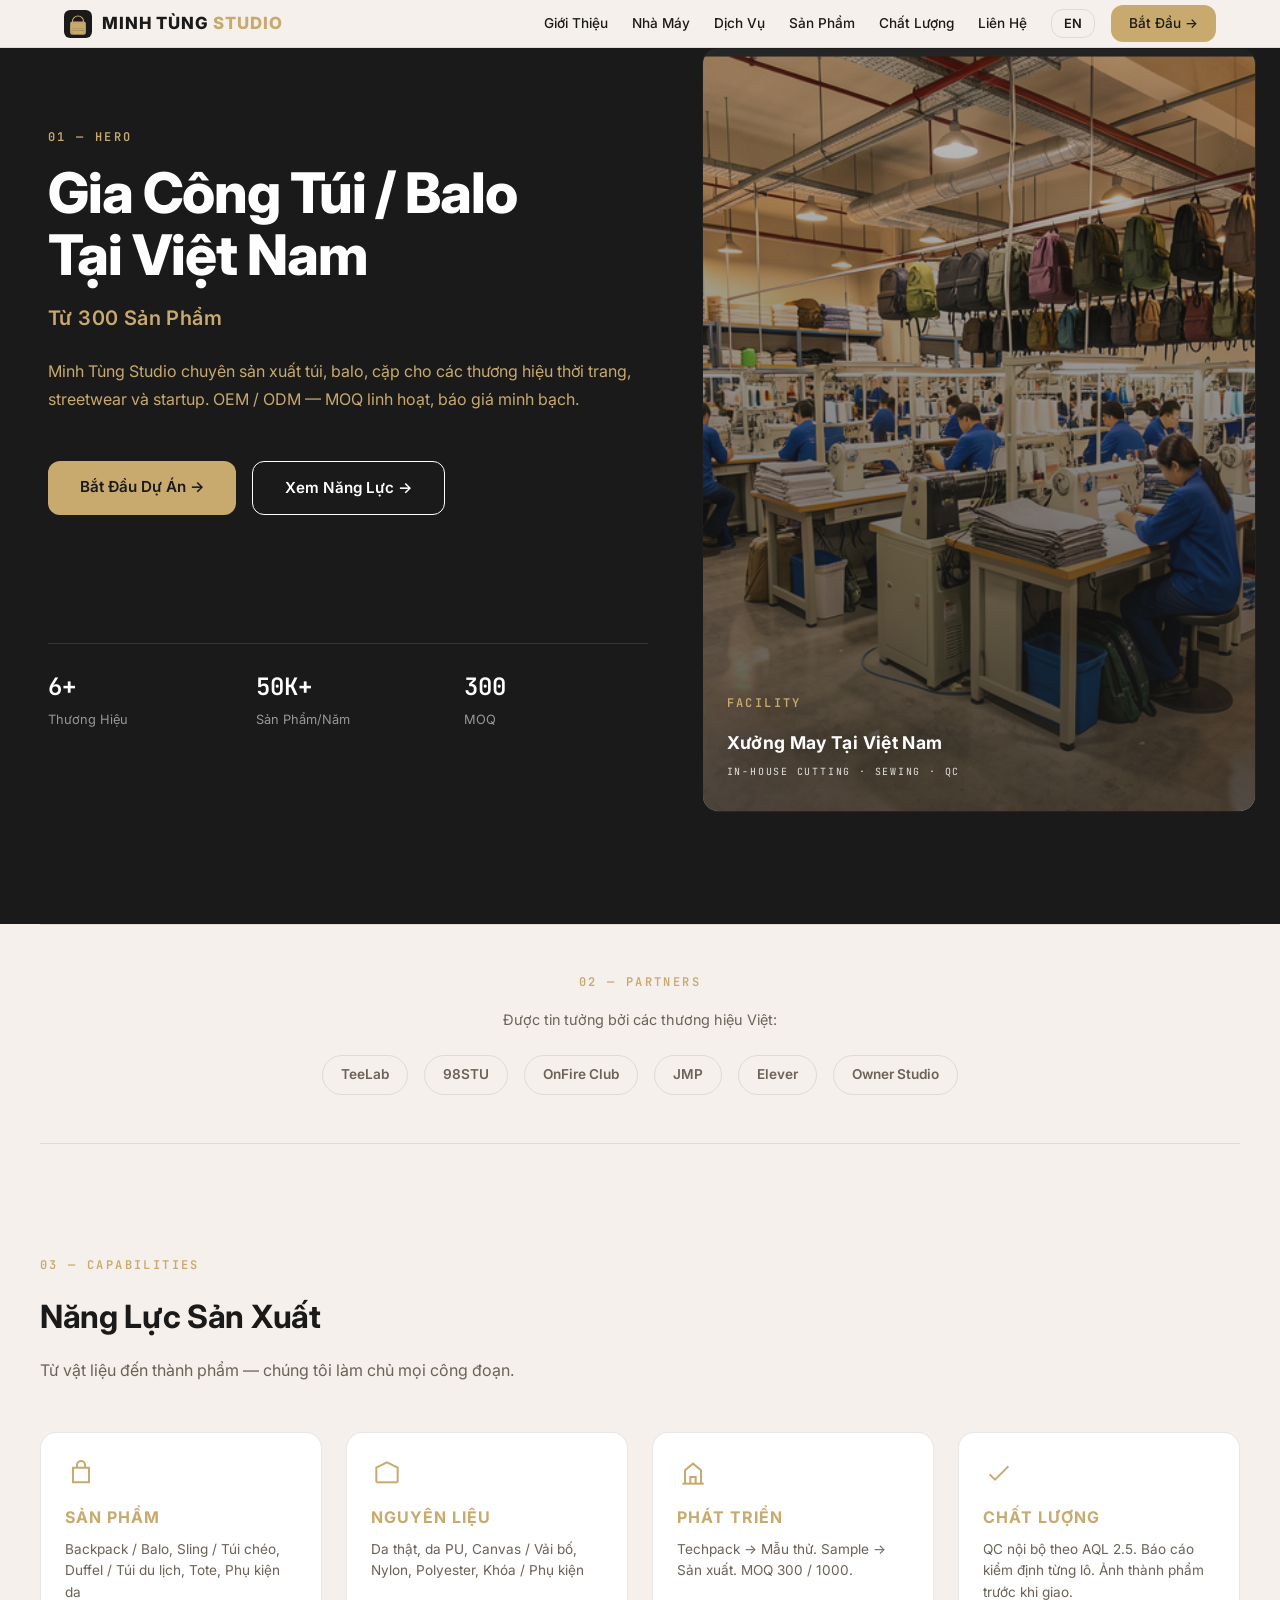
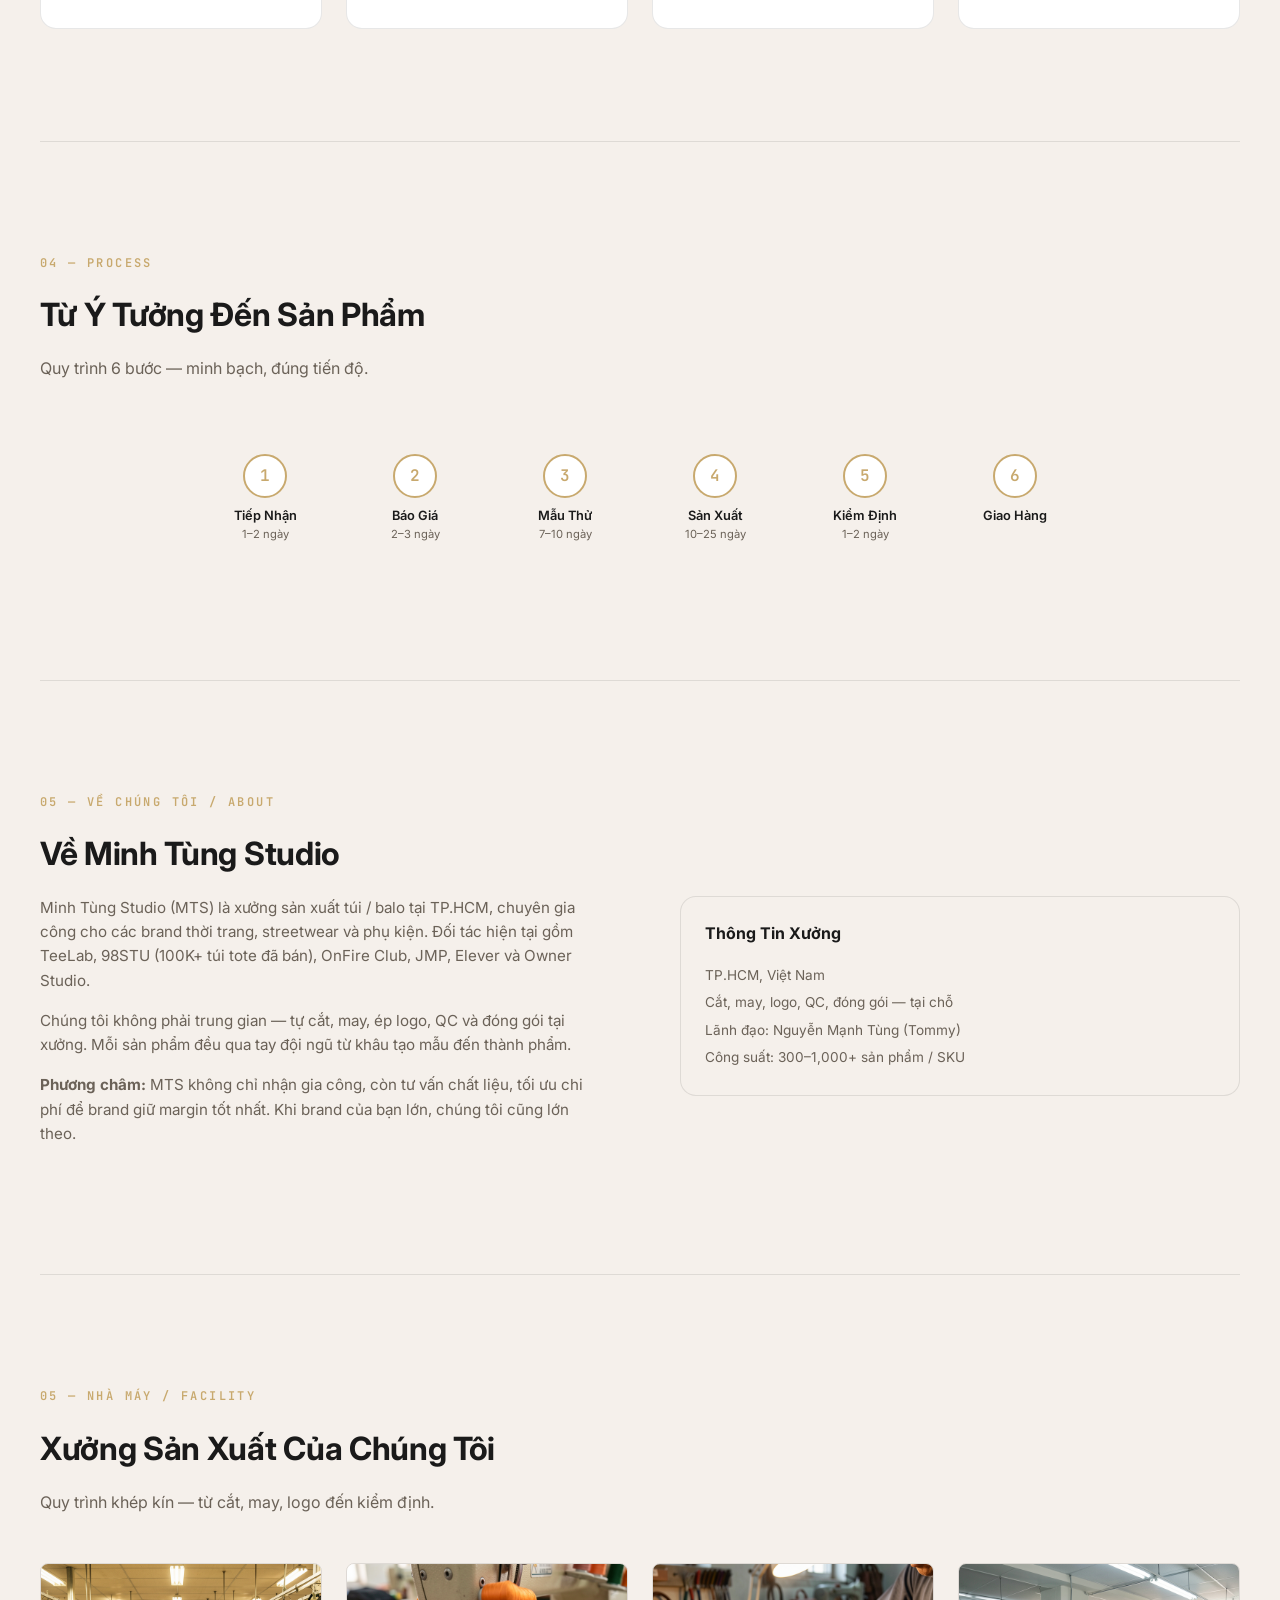
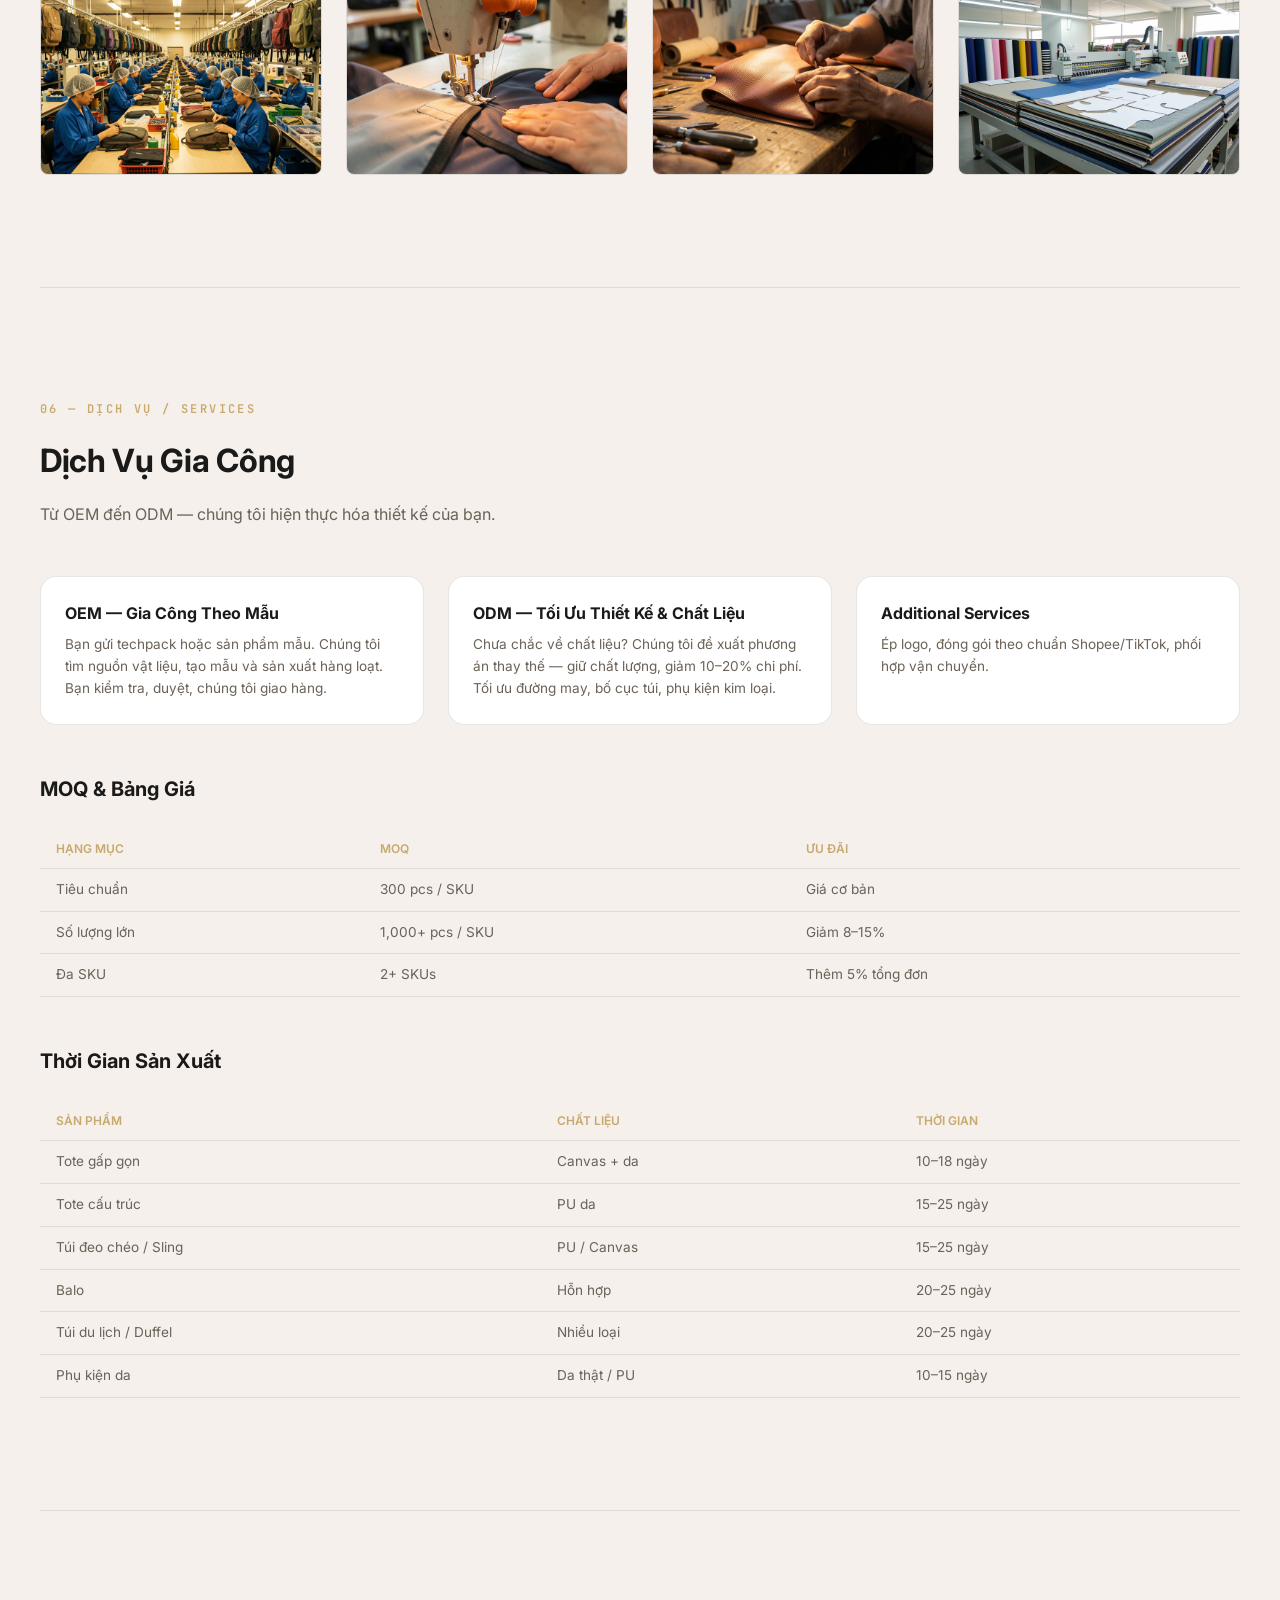
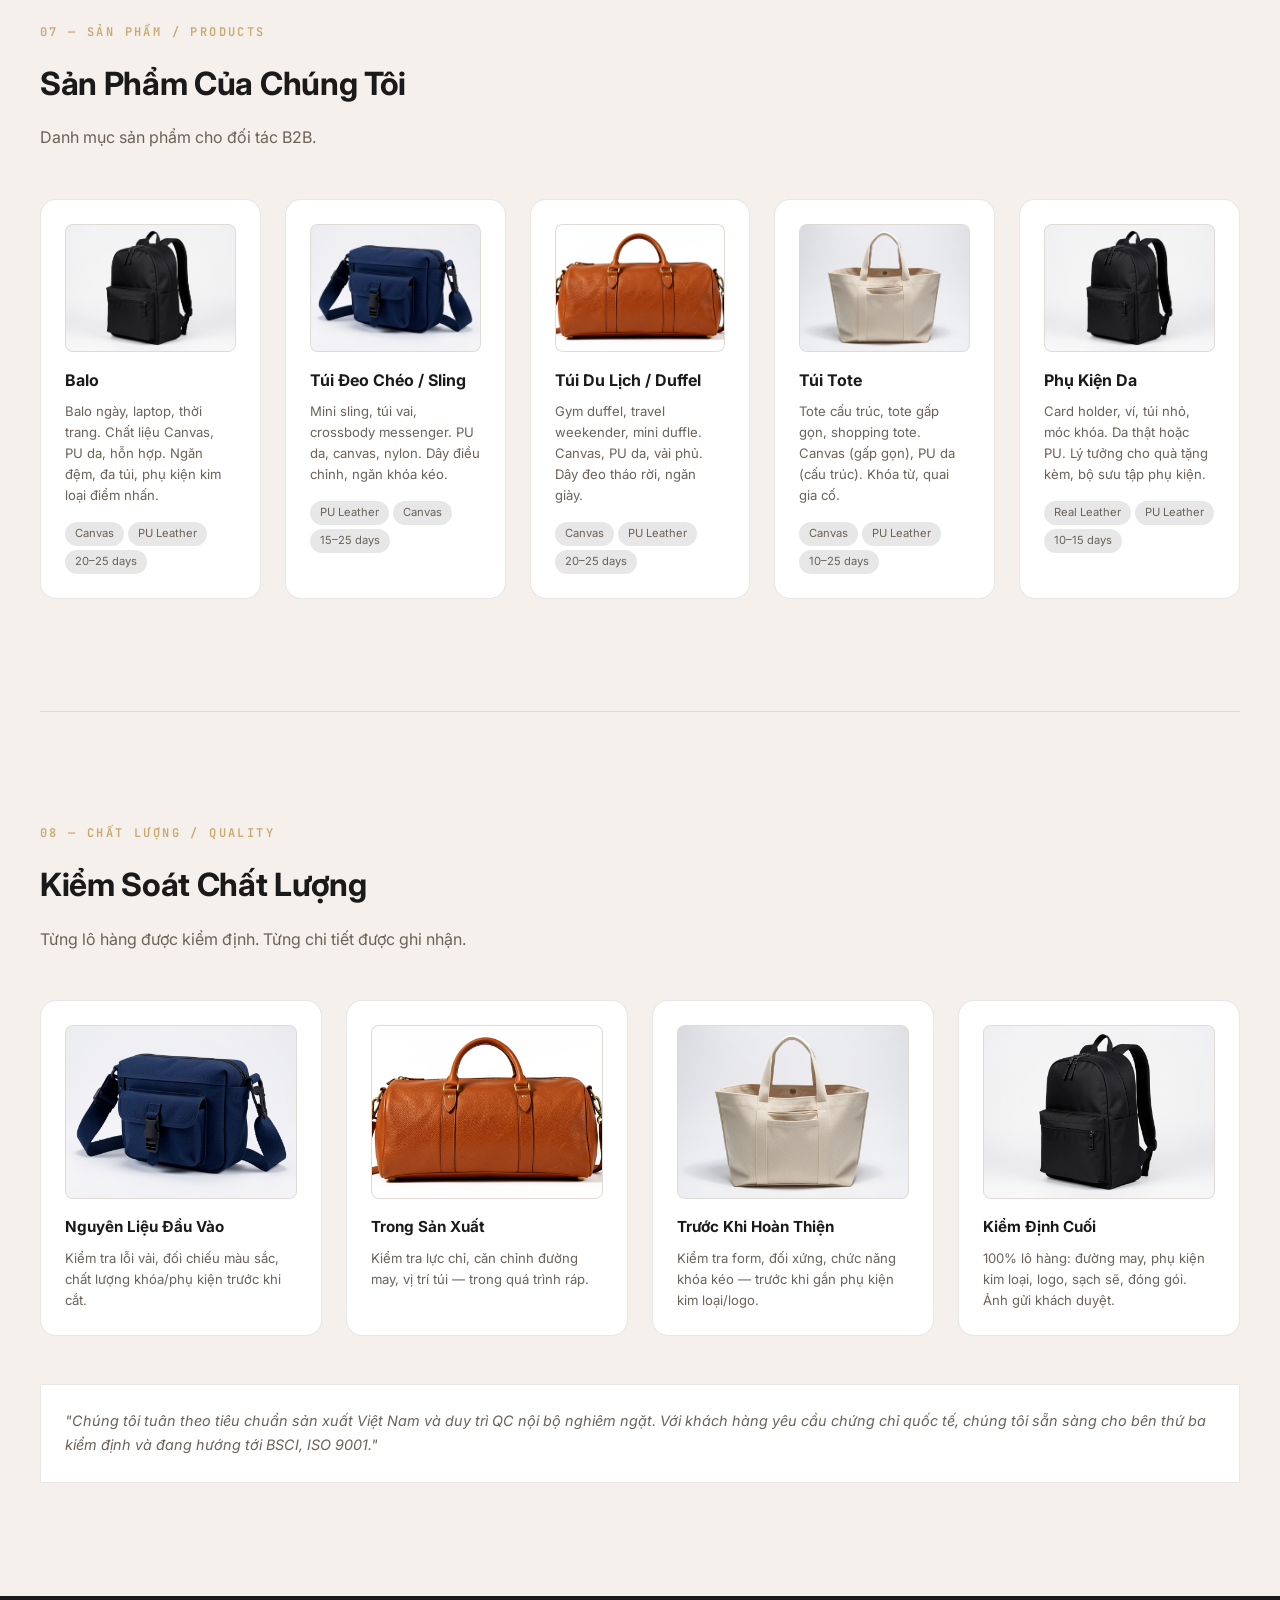
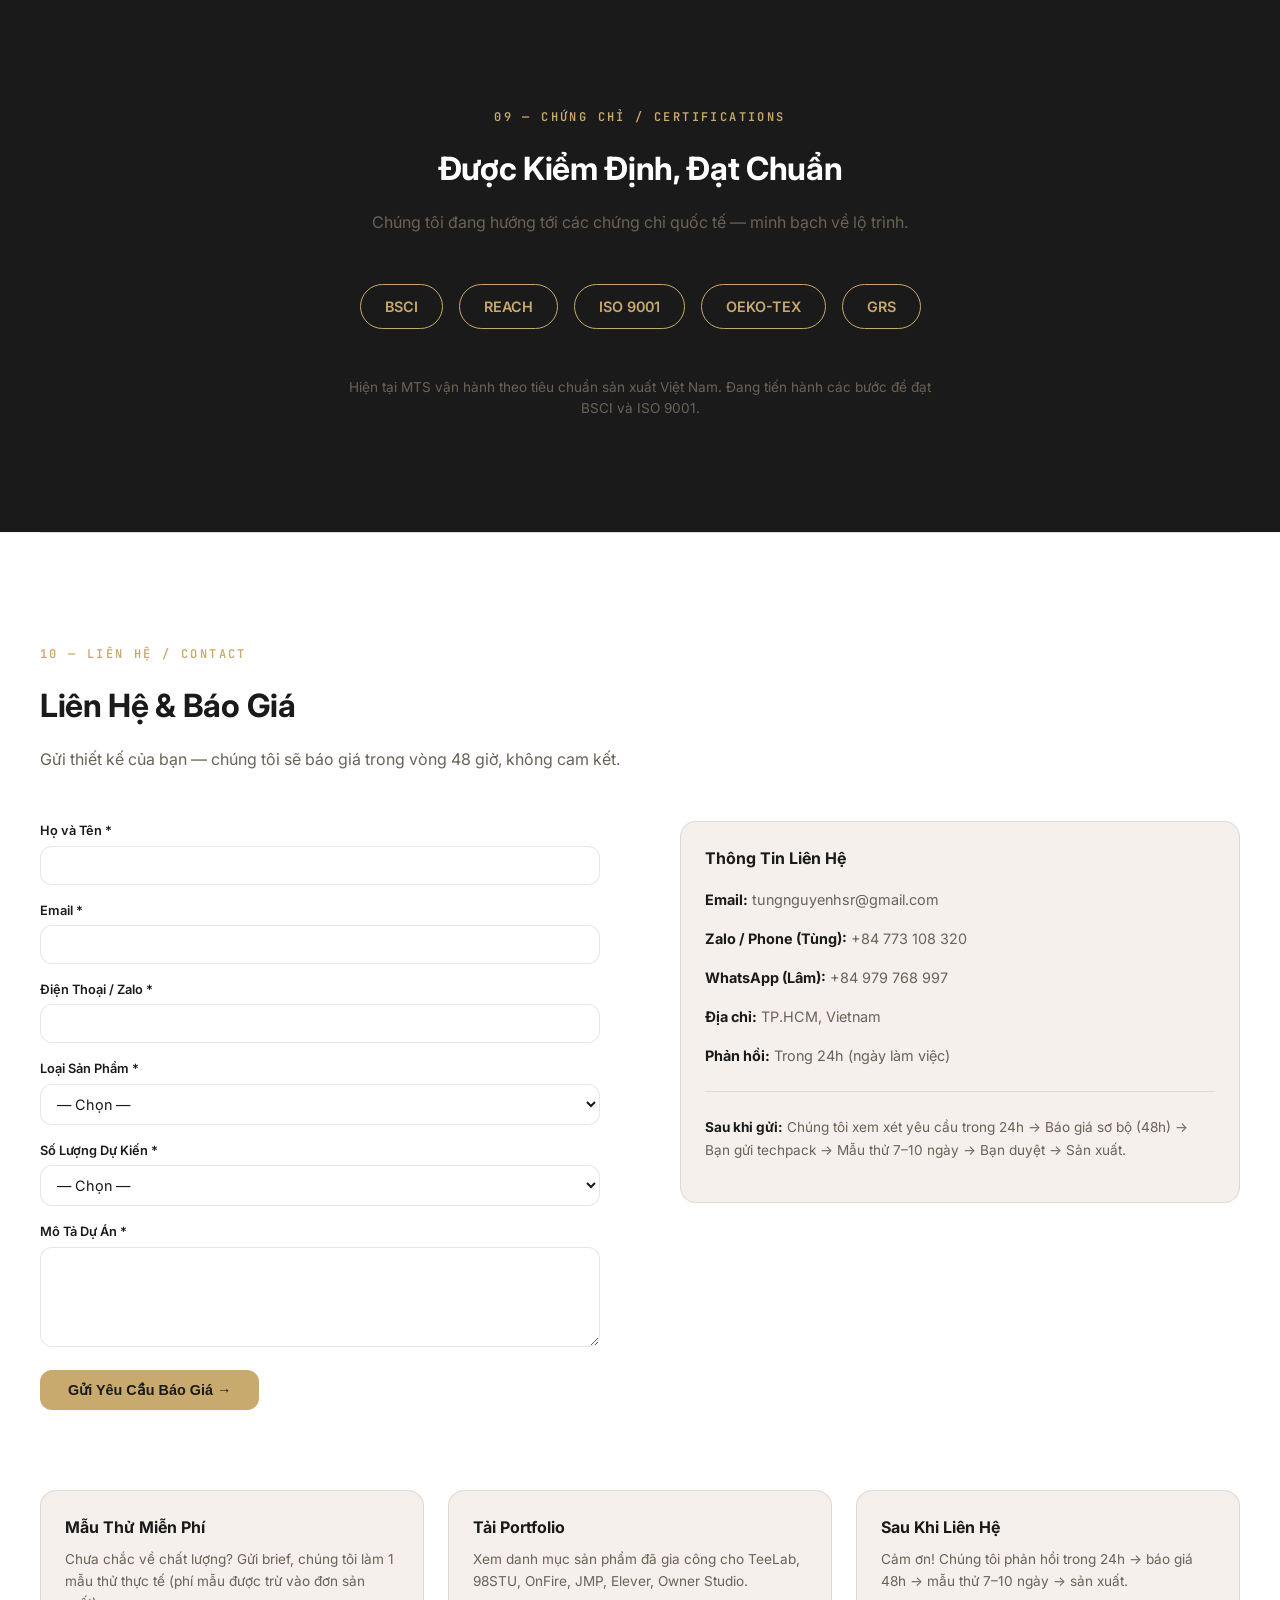
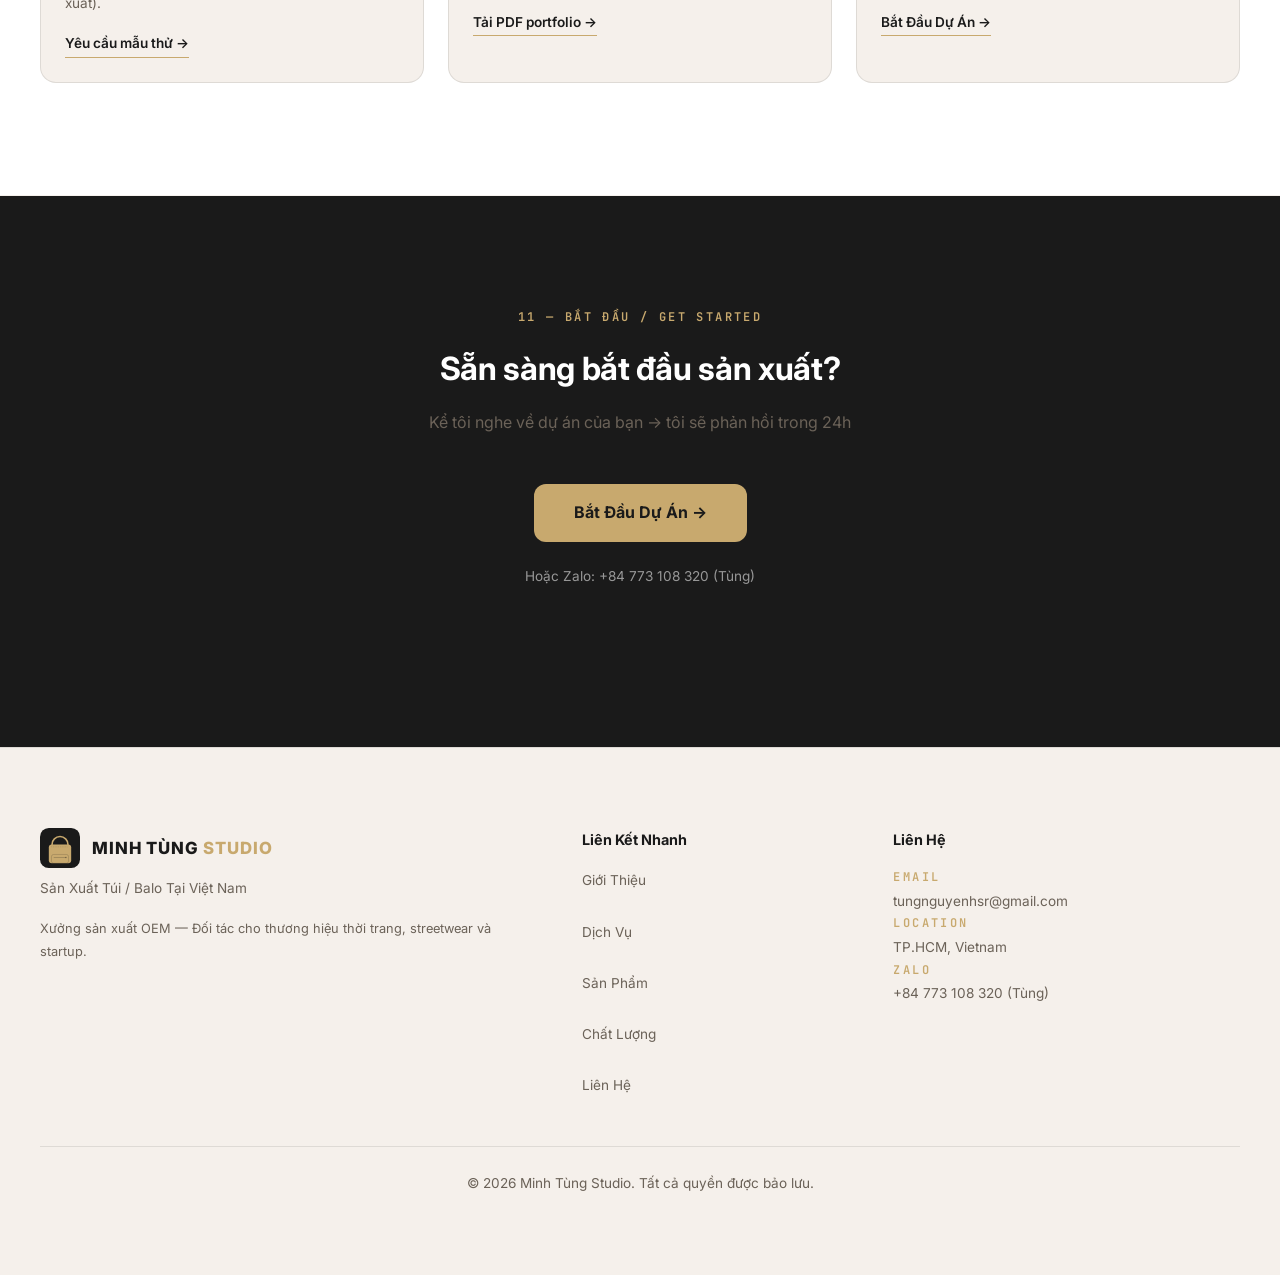
==== index.html @ ec8b8fc3 "fix: sync portfolio content (VI/EN, footer contacts, no emoji) + add MTS-Portfolio.pdf for clients" ====
<!DOCTYPE html>
<html lang="vi">
<head>
<meta charset="UTF-8">
<meta name="viewport" content="width=device-width, initial-scale=1.0">
<script>document.documentElement.className += ' js';</script>
<!-- Google tag (gtag.js) -->
<script async src="https://www.googletagmanager.com/gtag/js?id=G-XXXXXXXXXX"></script>
<script>
window.dataLayer = window.dataLayer || [];
function gtag(){dataLayer.push(arguments);}
gtag('js', new Date());
gtag('config', 'G-XXXXXXXXXX');
</script>
<title>Minh Tùng Studio</title>
<meta name="description"
<meta property="og:title" content="Minh Tùng Studio — OEM Bag & Backpack Manufacturer Vietnam">
<meta property="og:description" content="Custom bag manufacturing in Vietnam. From 300 pieces. OEM/ODM backpacks, sling bags, totes, duffels for fashion brands.">
<meta property="og:type" content="website">
<meta property="og:url" content="https://mtsbag.vercel.app">
<meta name="keywords" content="gia công túi xách TP.HCM, OEM backpack Vietnam, custom bag manufacturer, sản xuất balo số lượng ít, OEM sling bag Vietnam">
<link rel="icon" type="image/svg+xml" href="data:image/svg+xml,%3Csvg width='136' height='136' viewBox='0 0 136 136' xmlns='http://www.w3.org/2000/svg'%3E%3Crect width='136' height='136' rx='30' fill='%231A1A1A'/%3E%3Cpath d='M41 56 A27 27 0 0 1 95 56' fill='none' stroke='%23C8A96E' stroke-width='5.5' stroke-linecap='round'/%3E%3Crect x='30' y='56' width='76' height='64' rx='10' fill='%23C8A96E'/%3E%3Crect x='39' y='90' width='58' height='30' rx='7' fill='none' stroke='%231A1A1A' stroke-width='2.5' opacity='0.22'/%3E%3Cpath d='M44 60 C32 75 30 90 34 108' fill='none' stroke='%23C8A96E' stroke-width='3.5' stroke-linecap='round' opacity='0.65'/%3E%3Cpath d='M92 60 C104 75 106 90 102 108' fill='none' stroke='%23C8A96E' stroke-width='3.5' stroke-linecap='round' opacity='0.65'/%3E%3C/svg%3E">
<link rel="preconnect" href="https://fonts.googleapis.com">
<link rel="preconnect" href="https://fonts.gstatic.com" crossorigin>
<link href="https://fonts.googleapis.com/css2?family=Inter:wght@400;500;600;700;800&family=JetBrains+Mono:wght@400;600&display=swap" rel="stylesheet">
<style>
/* ===== RESET & BASE ===== */
*,*::before,*::after{box-sizing:border-box;margin:0;padding:0}
html{scroll-behavior:smooth;font-size:16px}
body{font-family:var(--font-sans);color:var(--text);background:var(--accent);line-height:1.6;-webkit-font-smoothing:antialiased}
img{max-width:100%;height:auto;display:block}
a{color:inherit;text-decoration:none}
ul{list-style:none}

/* ===== DESIGN TOKENS (Astryx-style system, MTS brand) ===== */
:root{
  /* --- Color --- */
  --color-bg:#F5F0EB;          /* cream */
  --color-surface:#FFFFFF;     /* card surface */
  --color-ink:#1A1A1A;         /* industrial black */
  --color-ink-soft:#2A2A2A;    /* dividers on dark */
  --color-accent:#C8A96E;      /* warm gold (single accent) */
  --color-text:var(--color-ink);
  --color-muted:#6B6258;
  --color-border:#E2D9CC;
  --color-border-dark:#2A2A2A;

  /* --- Typography --- */
  --font-sans:'Inter',-apple-system,system-ui,sans-serif;
  --font-mono:'JetBrains Mono',ui-monospace,monospace;
  --fs-display:clamp(2.4rem,5vw,3.6rem);
  --fs-h2:clamp(1.6rem,3vw,2.2rem);
  --fs-h3:1.2rem;
  --fs-body:1rem;
  --fs-small:0.85rem;
  --fs-mono:0.62rem;

  /* --- Spacing scale (8px base) --- */
  --space-xs:8px;
  --space-sm:16px;
  --space-md:24px;
  --space-lg:48px;
  --space-xl:80px;
  --space-2xl:112px;
  --max-w:1200px;

  /* --- Radius (Astryx posture) ---
     inner/element 8px · interactive 12px · container/card 16px · page section 32px */
  --radius-sm:8px;
  --radius-md:12px;
  --radius-lg:16px;
  --radius-section:32px;

  /* --- Motion (token-driven, subtle) --- */
  --motion-fast:0.2s;
  --motion-base:0.4s;
  --motion-slow:0.7s;
  --ease-standard:cubic-bezier(0.4,0,0.2,1);
  --ease-out:cubic-bezier(0,0,0.2,1);

  /* --- Borders (Astryx: 1px semi-transparent, light/dark) --- */
  --border-light:rgba(26,26,26,0.10);   /* #1A1A1A @ 10% on cream */
  --border-dark:rgba(255,255,255,0.12);  /* white @ 12% on ink */

  /* --- Elevation (Astryx: low/med/high, semi-transparent black) --- */
  --elevation-0:0 0 0 1px var(--color-border);
  --elevation-1:0 1px 8px rgba(26,26,26,0.06);   /* low */
  --elevation-2:0 2px 12px rgba(26,26,26,0.08);  /* med */
  --elevation-3:0 2px 24px rgba(26,26,26,0.10);  /* high */
}

/* legacy aliases so existing rules keep working */
:root{
  --primary:var(--color-ink);
  --gold:var(--color-accent);
  --accent:var(--color-bg);
  --text:var(--color-text);
  --muted:var(--color-muted);
  --border:var(--border-light);
  --dark-border:var(--border-dark);
  --success:var(--color-accent);
}

/* ===== LANGUAGE TOGGLE SYSTEM (robust) ===== */
body:not(.show-en) [lang="en"]{display:none !important}
body.show-en [lang="vi"]{display:none !important}
body.show-en [lang="en"]{display:block}
/* inline vi/en pairs that should stay inline (stats, etc.) */
body.show-en [lang="en"].inline,body:not(.show-en) [lang="vi"].inline{display:inline !important}

/* ===== NAVIGATION ===== */
nav{
  position:fixed;top:0;left:0;right:0;z-index:1000;
  background:var(--color-bg);border-bottom:1px solid var(--border);
  height:48px;
  transition:height var(--motion-base) var(--ease-out),box-shadow var(--motion-base) var(--ease-out),background var(--motion-base) var(--ease-out);
}
.nav-inner{
  max-width:var(--max-w);margin:0 auto;padding:0 var(--space-md);
  display:flex;align-items:center;justify-content:space-between;height:100%;
}
.nav-logo{
  display:flex;align-items:center;gap:10px;text-decoration:none;
}
.nav-logo svg{width:28px;height:28px;display:block;flex-shrink:0}
.nav-logo-text{font-size:1.05rem;font-weight:800;letter-spacing:0.05em;color:var(--color-ink)}
.nav-logo-text span{color:var(--gold)}
.nav-links{display:flex;gap:var(--space-md);align-items:center}
.nav-links a{
  font-size:0.85rem;font-weight:500;color:var(--text);
  transition:color var(--motion-fast);
}
.nav-links a:hover{color:var(--gold)}
.lang-toggle{
  background:none;border:1px solid var(--border);border-radius:var(--radius-md);
  padding:6px 12px;font-family:var(--font-sans);font-size:0.8rem;
  font-weight:600;color:var(--text);cursor:pointer;transition:all var(--motion-fast);
}
.lang-toggle:hover{border-color:var(--gold);color:var(--gold)}
.nav-actions{display:flex;align-items:center;gap:var(--space-sm)}
.nav-cta{
  background:var(--gold);color:var(--primary);padding:8px 18px;border-radius:var(--radius-md);
  font-size:0.8rem;font-weight:600;transition:background var(--motion-fast);
}
.nav-cta:hover{background:var(--color-accent)}
.nav-cta:active{transform:scale(0.97)}

/* Hamburger */
.hamburger{display:none;flex-direction:column;cursor:pointer;gap:5px;padding:4px}
.hamburger span{display:block;width:24px;height:2px;background:var(--primary);transition:all 0.3s}
#menu-toggle{display:none}

/* ===== SECTIONS COMMON ===== */
section{padding:var(--space-2xl) var(--space-md)}
.section-inner{max-width:var(--max-w);margin:0 auto}
.section-title{
  font-size:2rem;font-weight:700;margin-bottom:var(--space-sm);
  color:var(--primary);letter-spacing:-0.01em;
}
.section-sub{
  font-size:1rem;color:var(--muted);margin-bottom:var(--space-lg);
  max-width:640px;
}
.text-gold{color:var(--gold)}

/* ===== MONO LABEL & DIVIDER (tastecode) ===== */
.mono-label{
  font-family:var(--font-mono);
  font-size:0.75rem;font-weight:600;
  letter-spacing:0.2em;text-transform:uppercase;
  color:var(--gold);margin-bottom:var(--space-sm);
  display:block;
}
.divider{
  border:0;height:1px;background:var(--border);
  margin:0 auto;max-width:var(--max-w);
}
#hero .divider,#certifications .divider,#cta .divider{background:var(--dark-border)}
/* muted text is lighter on dark backgrounds */
#hero .stat-label,#certifications .section-sub,#cta p,#cta .cta-phone{color:rgba(255,255,255,0.55)}
.section-inner > .section-title:first-of-type{margin-top:0}

/* ===== HERO ===== */
#hero{
  background:var(--primary);color:var(--color-surface);min-height:80vh;
  display:flex;align-items:center;padding-top:48px;
}
.hero-content{
  max-width:var(--max-w);margin:0 auto;padding:var(--space-xl) var(--space-md);
  flex:1;display:flex;flex-direction:column;gap:0;
}
.hero-visual{
  flex:0 0 45%;border:1px solid var(--dark-border);
  display:flex;align-items:center;justify-content:center;
  background:linear-gradient(135deg,var(--color-ink-soft) 0%,var(--color-ink) 100%);
  position:relative;overflow:hidden;align-self:stretch;
}
.hero-visual .placeholder-tag{
  font-family:var(--font-mono);font-size:0.7rem;letter-spacing:0.2em;
  text-transform:uppercase;color:var(--gold);opacity:0.7;
}
.hero-h1{
  font-size:clamp(2rem,5vw,3.5rem);font-weight:800;line-height:1.1;
  margin-bottom:var(--space-sm);letter-spacing:-0.02em;
}
.hero-h2{
  font-size:clamp(1rem,2.5vw,1.25rem);color:var(--gold);font-weight:600;
  margin-bottom:var(--space-md);letter-spacing:0.02em;
}
.hero-p{
  font-size:1rem;color:var(--color-accent);opacity:0.85;max-width:65ch;margin-bottom:var(--space-lg);
  line-height:1.7;
}
.hero-btns{display:flex;gap:var(--space-sm);flex-wrap:wrap;margin-bottom:var(--space-xl)}
.btn-primary{
  background:var(--gold);color:var(--primary);padding:14px 32px;border-radius:var(--radius-md);
  font-weight:600;font-size:0.95rem;transition:background var(--motion-fast);display:inline-block;
}
.btn-primary:hover{background:var(--color-accent)}
.btn-primary:active{transform:scale(0.97)}
.btn-primary:disabled{opacity:0.5;cursor:not-allowed;pointer-events:none}
.btn-secondary{
  border:1px solid var(--color-surface);color:var(--color-surface);padding:14px 32px;border-radius:var(--radius-md);
  font-weight:600;font-size:0.95rem;transition:all var(--motion-fast);display:inline-block;
}
.btn-secondary:hover{background:rgba(255,255,255,0.1)}
.btn-secondary:active{transform:scale(0.97)}
.hero-stats{
  display:grid;grid-template-columns:repeat(3,1fr);gap:var(--space-md);
  max-width:600px;margin-top:var(--space-lg);
  border-top:1px solid var(--dark-border);padding-top:var(--space-md);
}
.stat-num{
  font-family:var(--font-mono);font-size:1.5rem;font-weight:600;color:var(--color-surface);
}
.stat-label{font-size:0.8rem;color:var(--muted);margin-top:4px}

/* ===== TRUST STRIP ===== */
#trust{
  background:var(--accent);padding:var(--space-lg) var(--space-md);text-align:center;
}
#trust p{font-size:0.9rem;color:var(--muted);margin-bottom:var(--space-md)}
.partner-list{
  display:flex;flex-wrap:wrap;gap:var(--space-sm);justify-content:center;
}
.partner-item{
  border:1px solid var(--border);border-radius:9999px;padding:8px 18px;
  font-size:0.85rem;font-weight:600;color:var(--muted);
}

/* ===== CAPABILITIES ===== */
#capabilities{background:var(--accent)}
.caps-grid{
  display:grid;grid-template-columns:repeat(auto-fit,minmax(250px,1fr));
  gap:var(--space-md);
}
.cap-card{
  background:var(--color-surface);padding:var(--space-md);border-radius:var(--radius-lg);
  border:1px solid var(--border);transition:border-color 0.2s;
}
.cap-card:hover{border-color:var(--gold)}
.cap-icon{margin-bottom:var(--space-sm);color:var(--gold)}
.cap-icon svg{width:32px;height:32px;display:block}
.cap-title{font-size:1rem;font-weight:700;color:var(--gold);text-transform:uppercase;margin-bottom:var(--space-xs);letter-spacing:0.06em}
.cap-text{font-size:0.85rem;color:var(--muted);line-height:1.6}

/* ===== PROCESS TIMELINE ===== */
#process{background:var(--accent)}
.process-steps{
  display:flex;flex-wrap:wrap;gap:0;justify-content:center;
  position:relative;max-width:900px;margin:0 auto;
}
.process-step{
  flex:1 1 120px;text-align:center;padding:var(--space-md) var(--space-sm);
  position:relative;
}
.step-num{
  width:44px;height:44px;border-radius:50%;background:var(--color-surface);
  border:2px solid var(--gold);color:var(--gold);
  display:flex;align-items:center;justify-content:center;
  font-family:var(--font-mono);font-weight:600;
  margin:0 auto var(--space-xs);
}
.step-label{font-size:0.8rem;font-weight:600;color:var(--primary)}
.step-sub{font-size:0.7rem;color:var(--muted)}

/* ===== ABOUT ===== */
#about{background:var(--accent)}
.about-grid{
  display:grid;grid-template-columns:1fr 1fr;gap:var(--space-xl);
  align-items:start;
}
.about-text p{margin-bottom:var(--space-sm);font-size:0.95rem;color:var(--muted)}

/* ===== SERVICES ===== */
#services{background:var(--accent)}
.services-grid{
  display:grid;grid-template-columns:repeat(auto-fit,minmax(280px,1fr));
  gap:var(--space-md);
}
.service-card{
  background:var(--color-surface);padding:var(--space-md);border-radius:var(--radius-lg);
  border:1px solid var(--border);transition:border-color 0.2s;
}
.service-card:hover{border-color:var(--gold)}
.service-card h4{font-size:1rem;font-weight:700;margin-bottom:var(--space-xs)}
.service-card p{font-size:0.85rem;color:var(--muted);line-height:1.6}

.lead-time-table{
  width:100%;border-collapse:collapse;margin-top:var(--space-md);
  font-size:0.85rem;
}
.lead-time-table th,.lead-time-table td{
  padding:10px var(--space-sm);text-align:left;border-bottom:1px solid var(--border);
}
.lead-time-table th{font-weight:600;color:var(--gold);text-transform:uppercase;font-size:0.75rem}
.lead-time-table td{color:var(--muted)}

/* ===== PRODUCTS ===== */
#products{background:var(--accent)}
.prod-grid{
  display:grid;grid-template-columns:repeat(auto-fit,minmax(220px,1fr));
  gap:var(--space-md);
}
.prod-card{
  background:var(--color-surface);padding:var(--space-md);border-radius:var(--radius-lg);
  border:1px solid var(--border);transition:border-color 0.2s;
}
.prod-card:hover{border-color:var(--gold)}
.prod-card h4{font-size:1rem;font-weight:700;margin-bottom:var(--space-xs)}
.prod-card p{font-size:0.82rem;color:var(--muted);line-height:1.6}
.prod-card .tags{
  display:flex;flex-wrap:wrap;gap:4px;margin-top:var(--space-sm);
}
.prod-card .tags span{
  background:var(--border);padding:3px 10px;border-radius:9999px;
  font-size:0.7rem;color:var(--muted);
}

/* ===== QUALITY ===== */
#quality{background:var(--accent)}
.qc-steps{
  display:grid;grid-template-columns:repeat(auto-fit,minmax(200px,1fr));
  gap:var(--space-md);
}
.qc-step{
  background:var(--color-surface);padding:var(--space-md);border-radius:var(--radius-lg);
  border:1px solid var(--border);transition:border-color 0.2s;
}
.qc-step:hover{border-color:var(--gold)}
.qc-step h4{font-size:0.95rem;font-weight:700;margin-bottom:var(--space-xs)}
.qc-step p{font-size:0.82rem;color:var(--muted);line-height:1.6}

/* ===== CERTIFICATIONS ===== */
#certifications{background:var(--primary);color:var(--color-surface);text-align:center}
#certifications .section-title{color:var(--color-surface)}
#certifications .section-sub{color:var(--muted);margin:0 auto var(--space-lg)}
.cert-badges{
  display:flex;flex-wrap:wrap;gap:var(--space-sm);justify-content:center;
}
.cert-badge{
  border:1px solid var(--gold);border-radius:9999px;padding:10px 24px;
  font-size:0.9rem;font-weight:600;color:var(--gold);
}

/* ===== CTA ===== */
#cta{
  background:var(--primary);color:var(--color-surface);text-align:center;
  padding:var(--space-2xl) var(--space-md);
}
#cta h2{font-size:clamp(1.5rem,3vw,2rem);font-weight:700;margin-bottom:var(--space-sm);letter-spacing:-0.01em}
#cta p{color:var(--muted);margin-bottom:var(--space-lg);max-width:500px;margin-left:auto;margin-right:auto}
.cta-btn{
  background:var(--gold);color:var(--primary);padding:16px 40px;border-radius:var(--radius-md);
  font-weight:700;font-size:1rem;display:inline-block;transition:background var(--motion-fast);
}
.cta-btn:hover{background:var(--color-accent)}
.cta-btn:active{transform:scale(0.97)}
.cta-phone{margin-top:var(--space-md);color:var(--muted);font-size:0.85rem}

/* ===== FOOTER ===== */
footer{
  background:var(--accent);padding:var(--space-xl) var(--space-md);
  border-top:1px solid var(--border);
}
.footer-inner{
  max-width:var(--max-w);margin:0 auto;
  display:grid;grid-template-columns:2fr 1fr 1.5fr;gap:var(--space-xl);
}
footer h4{font-size:0.9rem;font-weight:700;margin-bottom:var(--space-sm);color:var(--primary)}
footer p,footer a{font-size:0.85rem;color:var(--muted);line-height:1.8}
footer a:hover{color:var(--gold)}
.footer-logo{display:flex;align-items:center;gap:12px;margin-bottom:var(--space-xs)}
.footer-logo svg{width:40px;height:40px;display:block;flex-shrink:0}
.footer-logo-text{font-size:1.05rem;font-weight:800;letter-spacing:0.05em;color:var(--color-ink)}
.footer-logo-text span{color:var(--gold)}
.footer-bottom{
  max-width:var(--max-w);margin:var(--space-lg) auto 0;
  padding-top:var(--space-md);border-top:1px solid var(--border);
  text-align:center;font-size:0.8rem;color:var(--muted);
}

/* ===== CONTACT SECTION ===== */
#contact{background:var(--color-surface)}
.contact-grid{
  display:grid;grid-template-columns:1fr 1fr;gap:var(--space-xl);
}
.contact-info p{margin-bottom:var(--space-sm);font-size:0.9rem;color:var(--muted)}
.contact-info strong{color:var(--primary)}
.contact-form{}
.form-group{margin-bottom:var(--space-sm)}
.form-group label{
  display:block;font-size:0.8rem;font-weight:600;margin-bottom:4px;color:var(--text);
}
.form-group input,.form-group select,.form-group textarea{
  width:100%;padding:10px 12px;border:1px solid var(--border);border-radius:var(--radius-md);
  font-family:var(--font-sans);font-size:0.9rem;background:var(--color-surface);color:var(--text);
}
.form-group textarea{min-height:100px;resize:vertical}
.form-group input:focus,.form-group select:focus,.form-group textarea:focus{
  outline:none;border-color:var(--gold);
}
.submit-btn{
  background:var(--gold);color:var(--primary);padding:12px 28px;border:none;
  border-radius:var(--radius-md);font-weight:600;font-size:0.9rem;cursor:pointer;
  transition:background var(--motion-fast);
}
.submit-btn:hover{background:var(--color-accent)}
.submit-btn:active{transform:scale(0.97)}
.submit-btn:disabled{opacity:0.5;cursor:not-allowed}

/* ===== NEXT-STEP BLOCKS (free sample / portfolio / thank-you) ===== */
.next-steps{
  display:grid;grid-template-columns:repeat(auto-fit,minmax(260px,1fr));
  gap:var(--space-md);margin-top:var(--space-xl);
}
.next-card{
  border:1px solid var(--border);border-radius:var(--radius-lg);padding:var(--space-md);
  background:var(--accent);
}
.next-card h4{font-size:1rem;font-weight:700;color:var(--primary);margin-bottom:var(--space-xs)}
.next-card p{font-size:0.85rem;color:var(--muted);line-height:1.6;margin-bottom:var(--space-sm)}
.next-link{
  display:inline-block;font-size:0.85rem;font-weight:600;color:var(--primary);
  border-bottom:1px solid var(--gold);padding-bottom:2px;
  transition:color var(--motion-fast),border-color var(--motion-fast);
}
.next-link:hover{color:var(--gold);border-color:var(--color-accent)}
@media(max-width:900px){
  .factory-grid{grid-template-columns:repeat(2,1fr)}
}
@media(max-width:768px){
  .nav-links{
    position:fixed;top:48px;left:0;right:0;background:var(--accent);
    flex-direction:column;padding:var(--space-md);
    border-bottom:1px solid var(--border);
    transform:translateY(-120%);transition:transform 0.3s;
    gap:var(--space-sm);align-items:stretch;
    max-height:calc(100vh - 48px);overflow-y:auto;
  }
  .nav-links a{padding:6px 0}
  .nav-actions{
    flex-direction:column;align-items:stretch;gap:var(--space-sm);
    margin-top:var(--space-xs);padding-top:var(--space-sm);
    border-top:1px solid var(--border);
  }
  .nav-actions .lang-toggle,.nav-actions .nav-cta{
    width:100%;text-align:center;padding:12px 18px;font-size:0.9rem;
  }
  .hamburger{display:flex;z-index:1001;position:relative}
  #menu-toggle:checked ~ .nav-links{transform:translateY(0)}
  .about-grid,.contact-grid{grid-template-columns:1fr}
  #hero{flex-direction:column;gap:var(--space-lg)}
  .hero-visual{display:none}
  .hero-stats{grid-template-columns:1fr;text-align:center}
  .footer-inner{grid-template-columns:1fr;gap:var(--space-md)}
  section{padding:var(--space-lg) var(--space-sm)}
  .process-step{flex:1 1 80px}
}
@media(max-width:480px){
  .hero-btns{flex-direction:column}
  .btn-primary,.btn-secondary{text-align:center}
}
.lang-toggle .globe{font-size:0.85em}

/* ===== ACCESSIBILITY (Astryx principle: a11y by default) ===== */
:focus-visible{outline:2px solid var(--color-accent);outline-offset:2px;border-radius:var(--radius-sm)}
a:focus-visible,button:focus-visible{outline:2px solid var(--color-accent);outline-offset:3px}
@media(prefers-reduced-motion:reduce){
  html{scroll-behavior:auto}
  *{animation-duration:0.001ms !important;transition-duration:0.001ms !important}
}
/* card hover uses elevation token instead of heavy shadow */
.cap-card:hover,.service-card:hover,.prod-card:hover,.qc-step:hover{
  box-shadow:var(--elevation-2);transform:translateY(-6px) scale(1.02);
  transition:transform var(--motion-base) var(--ease-out),box-shadow var(--motion-base) var(--ease-out);
}
.btn-primary:hover,.btn-secondary:hover,.nav-cta:hover,.lang-toggle:hover{
  transition:all var(--motion-fast) var(--ease-standard);
}

/* ===== STOCK IMAGE ===== */
.ph-img{
  width:100%;aspect-ratio:4/3;object-fit:cover;display:block;
  margin-bottom:var(--space-sm);border:1px solid var(--border);border-radius:var(--radius-sm);
  background:var(--accent);transition:transform var(--motion-slow) var(--ease-out);
}
.prod-card:hover .ph-img,.qc-step:hover .ph-img{transform:scale(1.03)}
.hero-img{width:100%;height:100%;object-fit:cover;display:block}

/* ===== HERO ENHANCEMENT ===== */
.hero-visual{position:relative;border-radius:var(--radius-lg);overflow:hidden;border:1px solid var(--border)}
.hero-visual .hero-img{position:absolute;inset:0;width:100%;height:100%}
.hero-visual::after{content:"";position:absolute;inset:0;background:linear-gradient(180deg,rgba(26,26,26,0.25) 0%,rgba(26,26,26,0.75) 100%)}
.hero-overlay{position:absolute;left:var(--space-md);bottom:var(--space-md);right:var(--space-md);z-index:2;color:var(--color-surface);text-shadow:0 2px 20px rgba(26,26,26,0.85)}
.hero-overlay .mono-label{color:var(--color-accent)}
.hero-overlay h3{font-size:1.1rem;font-weight:700;margin-top:var(--space-xs);letter-spacing:0.02em}
.hero-factory-tag{font-family:var(--font-mono);font-size:var(--fs-mono);letter-spacing:0.18em;text-transform:uppercase;opacity:0.85}

/* ===== FACTORY GALLERY ===== */
.factory-grid{display:grid;grid-template-columns:repeat(auto-fit,minmax(260px,1fr));gap:var(--space-md);margin-top:var(--space-lg)}
.factory-img{width:100%;aspect-ratio:4/3;object-fit:cover;display:block;border:1px solid var(--border);border-radius:var(--radius-sm);transition:transform var(--motion-slow) var(--ease-out)}
.factory-img:hover{transform:scale(1.03)}

/* ===== ANIMATION POLISH ===== */
/* SAFE FALLBACK: content VISIBLE by default. Only hide+animate when JS is active
   AND adds .reveal-active to <html>. If JS fails/crashes, content stays visible. */
.reveal{opacity:1;transform:none}
html.reveal-active .reveal{opacity:0;transform:translateY(24px);transition:opacity var(--motion-base) var(--ease-out),transform var(--motion-base) var(--ease-out)}
html.reveal-active .reveal.in-view{opacity:1;transform:none}
html.reveal-active .reveal[data-delay="1"]{transition-delay:0.08s}
html.reveal-active .reveal[data-delay="2"]{transition-delay:0.16s}
html.reveal-active .reveal[data-delay="3"]{transition-delay:0.24s}
/* hero entrance */
@keyframes heroIn{from{opacity:0;transform:translateY(20px)}to{opacity:1;transform:none}}
.hero-content .mono-label,.hero-content h1,.hero-content h2,.hero-content p,.hero-btns,.hero-stats{animation:heroIn 0.7s var(--ease-out) both}
.hero-content h1{animation-delay:0.05s}
.hero-content h2{animation-delay:0.12s}
.hero-content p{animation-delay:0.19s}
.hero-btns{animation-delay:0.26s}
.hero-stats{animation-delay:0.33s}

@media(prefers-reduced-motion:reduce){
  html.reveal-active .reveal{opacity:1;transform:none;transition:none}
  .hero-content .mono-label,.hero-content h1,.hero-content h2,.hero-content p,.hero-btns,.hero-stats{animation:none}
  .hero-visual{animation:none}
  .ph-img,.factory-img,.hero-img{transition:none}
}

/* ===== BACK TO TOP ===== */
#back-to-top{
  position:fixed;bottom:24px;right:24px;z-index:999;
  width:48px;height:48px;border-radius:50%;
  background:var(--gold);color:var(--primary);
  border:none;cursor:pointer;display:grid;place-items:center;
  opacity:0;pointer-events:none;
  transform:translateY(12px);
  transition:opacity 0.3s var(--ease-out),transform 0.3s var(--ease-out);
  box-shadow:var(--elevation-2);
}
#back-to-top.visible{opacity:1;pointer-events:auto;transform:translateY(0)}
#back-to-top:hover{background:var(--color-accent);transform:translateY(-2px) scale(1.05)}
#back-to-top:active{transform:scale(0.95)}
#back-to-top svg{width:20px;height:20px}
.nav-links a.active-link{color:var(--gold);position:relative}
.nav-links a.active-link::after{content:"";position:absolute;bottom:-2px;left:0;right:0;height:2px;background:var(--gold);border-radius:1px}
nav.nav-scrolled{height:40px;box-shadow:var(--elevation-1);background:rgba(245,240,235,0.95);backdrop-filter:blur(8px);-webkit-backdrop-filter:blur(8px)}
nav.nav-scrolled .nav-logo svg{width:22px;height:22px}
nav.nav-scrolled .nav-logo-text{font-size:0.95rem}
@media(max-width:768px){
  nav.nav-scrolled{height:40px}
  #back-to-top{bottom:16px;right:16px;width:44px;height:44px}
}
</style>

<script type="application/ld+json">
{"@context":"https://schema.org","@graph":[{"@type":"Organization","@id":"https://mtsbag.vercel.app/#organization","name":"Minh Tùng Studio","alternateName":"MTS","url":"https://mtsbag.vercel.app","description":"OEM bag and backpack manufacturer in Ho Chi Minh City, Vietnam. Specializing in custom backpacks, sling bags, duffels, totes, and leather accessories for fashion brands, streetwear labels, and startups.","email":"tungnguyenhsr@gmail.com","address":{"@type":"PostalAddress","addressLocality":"Ho Chi Minh City","addressCountry":"VN"},"founder":{"@type":"Person","name":"Nguyễn Mạnh Tùng","alternateName":"Tommy"},"knowsAbout":["OEM Manufacturing","Bag and Backpack Production","Leather Goods Manufacturing","Textile Manufacturing","ODM Services"],"numberOfEmployees":{"@type":"QuantitativeValue","minValue":10,"maxValue":50},"hasOfferCatalog":{"@type":"OfferCatalog","name":"Manufacturing Services","itemListElement":[{"@type":"Offer","itemOffered":{"@type":"Service","name":"OEM Manufacturing","description":"Manufacture your bag or backpack design. Send techpack or reference product. We source materials, produce samples, and manufacture bulk."}},{"@type":"Offer","itemOffered":{"@type":"Service","name":"ODM Design & Material Optimization","description":"Design consulting and material alternatives to reduce production costs by 10-20% while maintaining quality and feel."}},{"@type":"Offer","itemOffered":{"@type":"Service","name":"Logo & Branding Services","description":"Logo engraving, embossing, heat transfer printing, and custom hardware branding for bags and accessories."}},{"@type":"Offer","itemOffered":{"@type":"Service","name":"Packaging & Logistics","description":"Packaging per Shopee/TikTok standards and logistics coordination for domestic and international delivery."}}]},"makesOffer":[{"@id":"https://mtsbag.vercel.app/#product-backpack"},{"@id":"https://mtsbag.vercel.app/#product-sling"},{"@id":"https://mtsbag.vercel.app/#product-duffel"},{"@id":"https://mtsbag.vercel.app/#product-tote"},{"@id":"https://mtsbag.vercel.app/#product-leather-accessories"}],"contactPoint":[{"@type":"ContactPoint","contactType":"sales","telephone":"+84 773 108 320","contactOption":"TollFree","description":"Zalo / Phone (Tùng)","availableLanguage":["Vietnamese","English"]},{"@type":"ContactPoint","contactType":"sales","telephone":"+84 979 768 997","description":"WhatsApp (Lâm)","availableLanguage":["Vietnamese","English"]}],"email":"tungnguyenhsr@gmail.com"},{"@type":"Product","@id":"https://mtsbag.vercel.app/#product-backpack","name":"OEM Backpack Manufacturing","description":"Custom backpack production for fashion brands and streetwear labels. Daypacks, laptop backpacks, and fashion backpacks. Padded compartments, multi-pocket configurations, custom hardware.","category":"Backpack","material":["Canvas","PU Leather","Nylon","Polyester"],"manufacturer":{"@id":"https://mtsbag.vercel.app/#organization"},"offers":{"@type":"Offer","priceSpecification":{"@type":"UnitPriceSpecification","price":"0","priceCurrency":"USD","description":"B2B pricing varies by design, materials, quantity, and complexity. Contact for quote."},"eligibleQuantity":{"@type":"QuantitativeValue","minValue":300,"unitText":"Units"},"businessFunction":"http://purl.org/goodrelations/v1#Manufacture"}},{"@type":"Product","@id":"https://mtsbag.vercel.app/#product-sling","name":"OEM Sling & Crossbody Bag Manufacturing","description":"Custom sling bags and crossbody messenger bags for brands. Mini slings, shoulder bags, crossbody messengers. Adjustable straps, zip compartments, custom hardware.","category":"Sling Bag","material":["PU Leather","Canvas","Nylon"],"manufacturer":{"@id":"https://mtsbag.vercel.app/#organization"},"offers":{"@type":"Offer","priceSpecification":{"@type":"UnitPriceSpecification","price":"0","priceCurrency":"USD","description":"B2B pricing varies by design, materials, quantity, and complexity. Contact for quote."},"eligibleQuantity":{"@type":"QuantitativeValue","minValue":300,"unitText":"Units"},"businessFunction":"http://purl.org/goodrelations/v1#Manufacture"}},{"@type":"Product","@id":"https://mtsbag.vercel.app/#product-duffel","name":"OEM Duffel Bag Manufacturing","description":"Custom duffel bags and weekenders for brands. Gym duffels, travel weekender bags, mini duffles. Detachable straps, shoe compartments, coated fabric options.","category":"Duffel Bag","material":["Canvas","PU Leather","Coated Fabrics","Nylon"],"manufacturer":{"@id":"https://mtsbag.vercel.app/#organization"},"offers":{"@type":"Offer","priceSpecification":{"@type":"UnitPriceSpecification","price":"0","priceCurrency":"USD","description":"B2B pricing varies by design, materials, quantity, and complexity. Contact for quote."},"eligibleQuantity":{"@type":"QuantitativeValue","minValue":300,"unitText":"Units"},"businessFunction":"http://purl.org/goodrelations/v1#Manufacture"}},{"@type":"Product","@id":"https://mtsbag.vercel.app/#product-tote","name":"OEM Tote Bag Manufacturing","description":"Custom tote bag production for brands. Structured totes with magnetic closures, foldable totes for events and retail, shopping totes. Reinforced handles, custom lining.","category":"Tote Bag","material":["Canvas","PU Leather","Cotton"],"manufacturer":{"@id":"https://mtsbag.vercel.app/#organization"},"offers":{"@type":"Offer","priceSpecification":{"@type":"UnitPriceSpecification","price":"0","priceCurrency":"USD","description":"B2B pricing varies by design, materials, quantity, and complexity. Contact for quote."},"eligibleQuantity":{"@type":"QuantitativeValue","minValue":300,"unitText":"Units"},"businessFunction":"http://purl.org/goodrelations/v1#Manufacture"}},{"@type":"Product","@id":"https://mtsbag.vercel.app/#product-leather-accessories","name":"OEM Leather Accessory Manufacturing","description":"Custom leather accessories production for brands. Card holders, wallets, small pouches, keychains. Real or PU leather. Ideal for gift-with-purchase programs and accessory collections.","category":"Leather Accessory","material":["Genuine Leather","PU Leather"],"manufacturer":{"@id":"https://mtsbag.vercel.app/#organization"},"offers":{"@type":"Offer","priceSpecification":{"@type":"UnitPriceSpecification","price":"0","priceCurrency":"USD","description":"B2B pricing varies by design, materials, quantity, and complexity. Contact for quote."},"eligibleQuantity":{"@type":"QuantitativeValue","minValue":300,"unitText":"Units"},"businessFunction":"http://purl.org/goodrelations/v1#Manufacture"}},{"@type":"WebSite","@id":"https://mtsbag.vercel.app/#website","url":"https://mtsbag.vercel.app","name":"Minh Tùng Studio — OEM Bag & Backpack Manufacturer Vietnam","description":"Minh Tùng Studio specializes in OEM bag, backpack, and accessories manufacturing in Vietnam. Custom production for fashion brands from 300 pieces.","publisher":{"@id":"https://mtsbag.vercel.app/#organization"},"inLanguage":["vi","en"],"isAccessibleForFree":true}]}
</script>
</head>
<body>

<!-- ===== NAVIGATION ===== -->
<nav>
  <div class="nav-inner">
    <a href="#hero" class="nav-logo" aria-label="Minh Tùng Studio — Home">
      <svg viewBox="0 0 136 136" xmlns="http://www.w3.org/2000/svg" role="img" aria-hidden="true">
        <rect width="136" height="136" rx="30" fill="#1A1A1A"/>
        <path d="M41 56 A27 27 0 0 1 95 56" fill="none" stroke="#C8A96E" stroke-width="5.5" stroke-linecap="round"/>
        <rect x="30" y="56" width="76" height="64" rx="10" fill="#C8A96E"/>
        <line x1="38" y1="64" x2="98" y2="64" stroke="#1A1A1A" stroke-width="1.5" stroke-dasharray="3 3" opacity="0.3"/>
        <rect x="39" y="90" width="58" height="30" rx="7" fill="none" stroke="#1A1A1A" stroke-width="2.5" opacity="0.22"/>
        <line x1="48" y1="100" x2="88" y2="100" stroke="#1A1A1A" stroke-width="2" stroke-linecap="round" opacity="0.4"/>
        <circle cx="88" cy="100" r="2.5" fill="#1A1A1A" opacity="0.4"/>
        <path d="M44 60 C32 75 30 90 34 108" fill="none" stroke="#C8A96E" stroke-width="3.5" stroke-linecap="round" opacity="0.65"/>
        <path d="M92 60 C104 75 106 90 102 108" fill="none" stroke="#C8A96E" stroke-width="3.5" stroke-linecap="round" opacity="0.65"/>
      </svg>
      <span class="nav-logo-text">MINH TÙNG <span>STUDIO</span></span>
    </a>
    <input type="checkbox" id="menu-toggle">
    <label for="menu-toggle" class="hamburger" aria-label="Toggle navigation menu"><span></span><span></span><span></span></label>
    <div class="nav-links">
      <a href="#about" lang="vi">Giới Thiệu</a>
      <a href="#about" lang="en">About</a>
      <a href="#factory" lang="vi">Nhà Máy</a>
      <a href="#factory" lang="en">Facility</a>
      <a href="#services" lang="vi">Dịch Vụ</a>
      <a href="#services" lang="en">Services</a>
      <a href="#products" lang="vi">Sản Phẩm</a>
      <a href="#products" lang="en">Products</a>
      <a href="#quality" lang="vi">Chất Lượng</a>
      <a href="#quality" lang="en">Quality</a>
      <a href="#contact" lang="vi">Liên Hệ</a>
      <a href="#contact" lang="en">Contact</a>
      <div class="nav-actions">
        <button class="lang-toggle" id="langToggle" type="button" aria-label="Toggle language">EN <span class="globe"></span></button>
        <a href="#contact" class="nav-cta" lang="vi">Bắt Đầu →</a>
        <a href="#contact" class="nav-cta" lang="en">Start →</a>
      </div>
    </div>
  </div>
</nav>

<!-- ===== HERO ===== -->
<section id="hero">
  <div class="hero-content">
    <span class="mono-label">01 — HERO</span>
    <div lang="vi">
      <h1 class="hero-h1">Gia Công Túi / Balo<br>Tại Việt Nam</h1>
      <h2 class="hero-h2">Từ 300 Sản Phẩm</h2>
      <p class="hero-p">Minh Tùng Studio chuyên sản xuất túi, balo, cặp cho các thương hiệu thời trang, streetwear và startup. OEM / ODM — MOQ linh hoạt, báo giá minh bạch.</p>
    </div>
    <div lang="en">
      <h1 class="hero-h1">Custom Bag Manufacturing<br>in Vietnam</h1>
      <h2 class="hero-h2">From 300 Pieces</h2>
      <p class="hero-p">Minh Tùng Studio partners with fashion brands, streetwear labels, and startups to develop and manufacture custom backpacks, sling bags, duffels, totes, and leather accessories.</p>
    </div>
    <div class="hero-btns">
      <a href="#contact" class="btn-primary" lang="vi" data-ga="hero-start-project">Bắt Đầu Dự Án →</a>
      <a href="#contact" class="btn-primary" lang="en" data-ga="hero-start-project">Start Your Project →</a>
      <a href="#capabilities" class="btn-secondary" lang="vi">Xem Năng Lực →</a>
      <a href="#capabilities" class="btn-secondary" lang="en">View Capabilities →</a>
    </div>
    <div class="hero-stats">
      <div><div class="stat-num">6+</div><div class="stat-label inline" lang="vi">Thương Hiệu</div><div class="stat-label inline" lang="en">Brands</div></div>
      <div><div class="stat-num">50K+</div><div class="stat-label inline" lang="vi">Sản Phẩm/Năm</div><div class="stat-label inline" lang="en">Units/Year</div></div>
      <div><div class="stat-num">300</div><div class="stat-label inline" lang="vi">MOQ</div><div class="stat-label inline" lang="en">MOQ</div></div>
    </div>
  </div>
  <div class="hero-visual">
    <img class="hero-img" src="images/hero-factory-floor.png" alt="MTS factory floor — sewing & assembly">
    <div class="hero-overlay">
      <span class="mono-label">FACILITY</span>
      <h3 lang="vi">Xưởng May Tại Việt Nam</h3>
      <h3 lang="en">Vietnam Sewing Facility</h3>
      <span class="hero-factory-tag">In-house cutting · sewing · QC</span>
    </div>
  </div>
</section>

<hr class="divider">

<!-- ===== TRUST STRIP ===== -->
<section id="trust">
  <div class="section-inner reveal">
    <span class="mono-label">02 — PARTNERS</span>
    <p lang="vi">Được tin tưởng bởi các thương hiệu Việt:</p>
    <p lang="en">Trusted by Vietnamese brands:</p>
    <div class="partner-list">
      <span class="partner-item">TeeLab</span>
      <span class="partner-item">98STU</span>
      <span class="partner-item">OnFire Club</span>
      <span class="partner-item">JMP</span>
      <span class="partner-item">Elever</span>
      <span class="partner-item">Owner Studio</span>
    </div>
  </div>
</section>

<hr class="divider">

<!-- ===== CAPABILITIES ===== -->
<section id="capabilities">
  <div class="section-inner reveal">
    <span class="mono-label">03 — CAPABILITIES</span>
    <h2 class="section-title" lang="vi">Năng Lực Sản Xuất</h2>
    <h2 class="section-title" lang="en">Our Capabilities</h2>
    <p class="section-sub" lang="vi">Từ vật liệu đến thành phẩm — chúng tôi làm chủ mọi công đoạn.</p>
    <p class="section-sub" lang="en">From material sourcing to finished product — we handle every step.</p>
    <div class="caps-grid">
      <div class="cap-card">
        <div class="cap-icon"><svg viewBox="0 0 24 24" fill="none" stroke="currentColor" stroke-width="1.5"><path d="M6 8h12v11H6z"/><path d="M9 8V6a3 3 0 0 1 6 0v2"/></svg></div>
        <div class="cap-title" lang="vi">Sản Phẩm</div>
        <div class="cap-title" lang="en">Products</div>
        <div class="cap-text" lang="vi">Backpack / Balo, Sling / Túi chéo, Duffel / Túi du lịch, Tote, Phụ kiện da</div>
        <div class="cap-text" lang="en">Backpacks, Sling Bags, Duffels, Totes, Leather Accessories</div>
      </div>
      <div class="cap-card">
        <div class="cap-icon"><svg viewBox="0 0 24 24" fill="none" stroke="currentColor" stroke-width="1.5"><path d="M4 19V8l8-4 8 4v11"/><path d="M4 19h16"/></svg></div>
        <div class="cap-title" lang="vi">Nguyên Liệu</div>
        <div class="cap-title" lang="en">Materials</div>
        <div class="cap-text" lang="vi">Da thật, da PU, Canvas / Vải bố, Nylon, Polyester, Khóa / Phụ kiện</div>
        <div class="cap-text" lang="en">Genuine Leather, PU Leather, Canvas, Nylon, Polyester, Hardware</div>
      </div>
      <div class="cap-card">
        <div class="cap-icon"><svg viewBox="0 0 24 24" fill="none" stroke="currentColor" stroke-width="1.5"><path d="M4 20h16"/><path d="M6 20V10l6-5 6 5v10"/><path d="M10 20v-5h4v5"/></svg></div>
        <div class="cap-title" lang="vi">Phát Triển</div>
        <div class="cap-title" lang="en">Development</div>
        <div class="cap-text" lang="vi">Techpack → Mẫu thử. Sample → Sản xuất. MOQ 300 / 1000.</div>
        <div class="cap-text" lang="en">Techpack → Sample. Sample → Production. MOQ 300 / 1000.</div>
      </div>
      <div class="cap-card">
        <div class="cap-icon"><svg viewBox="0 0 24 24" fill="none" stroke="currentColor" stroke-width="1.5"><path d="M5 13l4 4L19 7"/></svg></div>
        <div class="cap-title" lang="vi">Chất Lượng</div>
        <div class="cap-title" lang="en">Quality</div>
        <div class="cap-text" lang="vi">QC nội bộ theo AQL 2.5. Báo cáo kiểm định từng lô. Ảnh thành phẩm trước khi giao.</div>
        <div class="cap-text" lang="en">In-house QC per AQL 2.5. Per-batch inspection report. Photos before shipment.</div>
      </div>
    </div>
  </div>
</section>

<hr class="divider">

<!-- ===== PROCESS TIMELINE ===== -->
<section id="process">
  <div class="section-inner reveal">
    <span class="mono-label">04 — PROCESS</span>
    <h2 class="section-title" lang="vi">Từ Ý Tưởng Đến Sản Phẩm</h2>
    <h2 class="section-title" lang="en">From Idea to Delivery</h2>
    <p class="section-sub" lang="vi">Quy trình 6 bước — minh bạch, đúng tiến độ.</p>
    <p class="section-sub" lang="en">6-step process — transparent, on schedule.</p>
    <div class="process-steps">
      <div class="process-step">
        <div class="step-num">1</div>
        <div class="step-label" lang="vi">Tiếp Nhận</div>
        <div class="step-label" lang="en">Inquiry</div>
        <div class="step-sub" lang="vi">1–2 ngày</div>
        <div class="step-sub" lang="en">1–2 days</div>
      </div>
      <div class="process-step">
        <div class="step-num">2</div>
        <div class="step-label" lang="vi">Báo Giá</div>
        <div class="step-label" lang="en">Quote</div>
        <div class="step-sub" lang="vi">2–3 ngày</div>
        <div class="step-sub" lang="en">2–3 days</div>
      </div>
      <div class="process-step">
        <div class="step-num">3</div>
        <div class="step-label" lang="vi">Mẫu Thử</div>
        <div class="step-label" lang="en">Sample</div>
        <div class="step-sub" lang="vi">7–10 ngày</div>
        <div class="step-sub" lang="en">7–10 days</div>
      </div>
      <div class="process-step">
        <div class="step-num">4</div>
        <div class="step-label" lang="vi">Sản Xuất</div>
        <div class="step-label" lang="en">Production</div>
        <div class="step-sub" lang="vi">10–25 ngày</div>
        <div class="step-sub" lang="en">10–25 days</div>
      </div>
      <div class="process-step">
        <div class="step-num">5</div>
        <div class="step-label" lang="vi">Kiểm Định</div>
        <div class="step-label" lang="en">QC</div>
        <div class="step-sub" lang="vi">1–2 ngày</div>
        <div class="step-sub" lang="en">1–2 days</div>
      </div>
      <div class="process-step">
        <div class="step-num">6</div>
        <div class="step-label" lang="vi">Giao Hàng</div>
        <div class="step-label" lang="en">Delivery</div>
        <div class="step-sub"></div>
      </div>
    </div>
  </div>
</section>

<hr class="divider">

<!-- ===== ABOUT ===== -->
<section id="about">
  <div class="section-inner reveal">
    <span class="mono-label">05 — VỀ CHÚNG TÔI / ABOUT</span>
    <h2 class="section-title" lang="vi">Về Minh Tùng Studio</h2>
    <h2 class="section-title" lang="en">About Minh Tùng Studio</h2>
    <div class="about-grid">
      <div class="about-text">
        <div lang="vi">
          <p>Minh Tùng Studio (MTS) là xưởng sản xuất túi / balo tại TP.HCM, chuyên gia công cho các brand thời trang, streetwear và phụ kiện. Đối tác hiện tại gồm TeeLab, 98STU (100K+ túi tote đã bán), OnFire Club, JMP, Elever và Owner Studio.</p>
          <p>Chúng tôi không phải trung gian — tự cắt, may, ép logo, QC và đóng gói tại xưởng. Mỗi sản phẩm đều qua tay đội ngũ từ khâu tạo mẫu đến thành phẩm.</p>
          <p><strong>Phương châm:</strong> MTS không chỉ nhận gia công, còn tư vấn chất liệu, tối ưu chi phí để brand giữ margin tốt nhất. Khi brand của bạn lớn, chúng tôi cũng lớn theo.</p>
        </div>
        <div lang="en">
          <p>Minh Tùng Studio (MTS) is a Ho Chi Minh City-based bag and backpack manufacturer. We work directly with fashion brands, streetwear labels, and startup accessories lines — from emerging designers to established names like TeeLab, 98STU (100K+ totes sold), OnFire Club, JMP, Elever, and Owner Studio.</p>
          <p>We are not a trading company. We cut, sew, print, emboss, QC, and pack under one roof. Every bag that leaves our workshop has been handled by our team — from pattern to finished product.</p>
          <p><strong>Our belief:</strong> A manufacturing partner should do more than take orders. We help clients choose materials that save cost without sacrificing feel, suggest construction improvements, and keep margins healthy — because when your brand grows, we grow with you.</p>
        </div>
      </div>
      <div>
        <div class="cap-card" style="background:var(--accent)">
          <h4 style="font-weight:700;margin-bottom:var(--space-sm)" lang="vi">Thông Tin Xưởng</h4>
          <h4 style="font-weight:700;margin-bottom:var(--space-sm)" lang="en">Facility Info</h4>
          <div style="font-size:0.85rem;color:var(--muted);line-height:2">
            <p lang="vi">TP.HCM, Việt Nam</p>
            <p lang="en">Ho Chi Minh City, Vietnam</p>
            <p lang="vi">Cắt, may, logo, QC, đóng gói — tại chỗ</p>
            <p lang="en">In-house cutting, sewing, logo, QC, packing</p>
            <p lang="vi">Lãnh đạo: Nguyễn Mạnh Tùng (Tommy)</p>
            <p lang="en">Led by Nguyen Manh Tung (Tommy)</p>
            <p lang="vi">Công suất: 300–1,000+ sản phẩm / SKU</p>
            <p lang="en">Capacity: 300–1,000+ units per SKU</p>
          </div>
        </div>
      </div>
    </div>
  </div>
</section>

<hr class="divider">

<!-- ===== FACTORY / FACILITY GALLERY ===== -->
<section id="factory">
  <div class="section-inner reveal">
    <span class="mono-label">05 — NHÀ MÁY / FACILITY</span>
    <h2 class="section-title" lang="vi">Xưởng Sản Xuất Của Chúng Tôi</h2>
    <h2 class="section-title" lang="en">Inside Our Workshop</h2>
    <p class="section-sub" lang="vi">Quy trình khép kín — từ cắt, may, logo đến kiểm định.</p>
    <p class="section-sub" lang="en">End-to-end process — cutting, sewing, branding, QC.</p>
    <div class="factory-grid">
      <img class="factory-img reveal" data-delay="1" src="images/factory-assembly-line.png" alt="Factory assembly line" loading="lazy">
      <img class="factory-img reveal" data-delay="2" src="images/factory-sewing-station.png" alt="Sewing station" loading="lazy">
      <img class="factory-img reveal" data-delay="3" src="images/factory-craftsmanship.png" alt="Workshop craftsmanship" loading="lazy">
      <img class="factory-img reveal" src="images/factory-cutting-equipment.png" alt="Production equipment" loading="lazy">
    </div>
  </div>
</section>

<hr class="divider">

<!-- ===== SERVICES ===== -->
<section id="services">
  <div class="section-inner reveal">
    <span class="mono-label">06 — DỊCH VỤ / SERVICES</span>
    <h2 class="section-title" lang="vi">Dịch Vụ Gia Công</h2>
    <h2 class="section-title" lang="en">Manufacturing Services</h2>
    <p class="section-sub" lang="vi">Từ OEM đến ODM — chúng tôi hiện thực hóa thiết kế của bạn.</p>
    <p class="section-sub" lang="en">From OEM to ODM — we turn your design into reality.</p>

    <div class="services-grid">
      <div class="service-card">
        <h4 lang="vi"> OEM — Gia Công Theo Mẫu</h4>
        <h4 lang="en"> OEM — Manufacture Your Design</h4>
        <p lang="vi">Bạn gửi techpack hoặc sản phẩm mẫu. Chúng tôi tìm nguồn vật liệu, tạo mẫu và sản xuất hàng loạt. Bạn kiểm tra, duyệt, chúng tôi giao hàng.</p>
        <p lang="en">You send the design, techpack, or reference product. We source materials, produce samples, and manufacture bulk. You approve, we deliver.</p>
      </div>
      <div class="service-card">
        <h4 lang="vi"> ODM — Tối Ưu Thiết Kế & Chất Liệu</h4>
        <h4 lang="en"> ODM — Design & Material Optimization</h4>
        <p lang="vi">Chưa chắc về chất liệu? Chúng tôi đề xuất phương án thay thế — giữ chất lượng, giảm 10–20% chi phí. Tối ưu đường may, bố cục túi, phụ kiện kim loại.</p>
        <p lang="en">Not sure about materials? We recommend alternatives — same feel, 10–20% cost reduction. Optimize stitch patterns, pocket layouts, hardware.</p>
      </div>
      <div class="service-card">
        <h4 lang="vi"> Additional Services</h4>
        <h4 lang="en"> Additional Services</h4>
        <p lang="vi">Ép logo, đóng gói theo chuẩn Shopee/TikTok, phối hợp vận chuyển. </p>
        <p lang="en">Logo engraving/embossing, heat transfer printing, packaging per Shopee/TikTok standards, logistics coordination.</p>
      </div>
    </div>

    <h3 style="font-size:1.25rem;font-weight:700;margin:var(--space-lg) 0 var(--space-md)" lang="vi">MOQ & Bảng Giá</h3>
    <h3 style="font-size:1.25rem;font-weight:700;margin:var(--space-lg) 0 var(--space-md)" lang="en">MOQ & Pricing</h3>
    <table class="lead-time-table">
      <thead>
        <tr><th><span lang="vi">Hạng Mục</span><span lang="en">Tier</span></th><th>MOQ</th><th><span lang="vi">Ưu Đãi</span><span lang="en">Advantage</span></th></tr>
      </thead>
      <tbody>
        <tr><td><span lang="vi">Tiêu chuẩn</span><span lang="en">Standard</span></td><td>300 pcs / SKU</td><td><span lang="vi">Giá cơ bản</span><span lang="en">Base price</span></td></tr>
        <tr><td><span lang="vi">Số lượng lớn</span><span lang="en">Volume</span></td><td>1,000+ pcs / SKU</td><td><span lang="vi">Giảm 8–15%</span><span lang="en">8–15% off</span></td></tr>
        <tr><td><span lang="vi">Đa SKU</span><span lang="en">Multi-SKU</span></td><td>2+ SKUs</td><td><span lang="vi">Thêm 5% tổng đơn</span><span lang="en">5% off total</span></td></tr>
      </tbody>
    </table>

    <h3 style="font-size:1.25rem;font-weight:700;margin:var(--space-lg) 0 var(--space-md)" lang="vi">Thời Gian Sản Xuất</h3>
    <h3 style="font-size:1.25rem;font-weight:700;margin:var(--space-lg) 0 var(--space-md)" lang="en">Lead Times</h3>
    <table class="lead-time-table">
      <thead>
        <tr><th><span lang="vi">Sản Phẩm</span><span lang="en">Product</span></th><th><span lang="vi">Chất Liệu</span><span lang="en">Materials</span></th><th><span lang="vi">Thời Gian</span><span lang="en">Lead Time</span></th></tr>
      </thead>
      <tbody>
        <tr><td><span lang="vi">Tote gấp gọn</span><span lang="en">Foldable Tote</span></td><td>Canvas + da</td><td><span lang="vi">10–18 ngày</span><span lang="en">10–18 days</span></td></tr>
        <tr><td><span lang="vi">Tote cấu trúc</span><span lang="en">Structured Tote</span></td><td>PU da</td><td><span lang="vi">15–25 ngày</span><span lang="en">15–25 days</span></td></tr>
        <tr><td><span lang="vi">Túi đeo chéo / Sling</span><span lang="en">Sling / Crossbody</span></td><td>PU / Canvas</td><td><span lang="vi">15–25 ngày</span><span lang="en">15–25 days</span></td></tr>
        <tr><td><span lang="vi">Balo</span><span lang="en">Backpack</span></td><td>Hỗn hợp</td><td><span lang="vi">20–25 ngày</span><span lang="en">20–25 days</span></td></tr>
        <tr><td><span lang="vi">Túi du lịch / Duffel</span><span lang="en">Duffel Bag</span></td><td>Nhiều loại</td><td><span lang="vi">20–25 ngày</span><span lang="en">20–25 days</span></td></tr>
        <tr><td><span lang="vi">Phụ kiện da</span><span lang="en">Leather Accessories</span></td><td>Da thật / PU</td><td><span lang="vi">10–15 ngày</span><span lang="en">10–15 days</span></td></tr>
      </tbody>
    </table>
  </div>
</section>

<hr class="divider">

<!-- ===== PRODUCTS ===== -->
<section id="products">
  <div class="section-inner reveal">
    <span class="mono-label">07 — SẢN PHẨM / PRODUCTS</span>
    <h2 class="section-title" lang="vi">Sản Phẩm Của Chúng Tôi</h2>
    <h2 class="section-title" lang="en">What We Make</h2>
    <p class="section-sub" lang="vi">Danh mục sản phẩm cho đối tác B2B.</p>
    <p class="section-sub" lang="en">Product categories for B2B partners.</p>
    <div class="prod-grid">
      <div class="prod-card">
        <img class="ph-img" src="images/product-backpack-1.png" alt="MTS bag product sample" loading="lazy">
        <h4 lang="vi">Balo</h4>
        <h4 lang="en">Backpacks</h4>
        <p lang="vi">Balo ngày, laptop, thời trang. Chất liệu Canvas, PU da, hỗn hợp. Ngăn đệm, đa túi, phụ kiện kim loại điểm nhấn.</p>
        <p lang="en">Daypacks, laptop backpacks, fashion backpacks. Canvas, PU leather, mixed materials. Padded compartments, multi-pocket.</p>
        <div class="tags"><span>Canvas</span><span>PU Leather</span><span>20–25 days</span></div>
      </div>
      <div class="prod-card">
        <img class="ph-img" src="images/product-sling-bag.png" alt="MTS bag product sample" loading="lazy">
        <h4 lang="vi"> Túi Đeo Chéo / Sling</h4>
        <h4 lang="en"> Sling & Crossbody Bags</h4>
        <p lang="vi">Mini sling, túi vai, crossbody messenger. PU da, canvas, nylon. Dây điều chỉnh, ngăn khóa kéo.</p>
        <p lang="en">Mini slings, shoulder bags, crossbody messengers. PU leather, canvas, nylon. Adjustable straps, zip compartments.</p>
        <div class="tags"><span>PU Leather</span><span>Canvas</span><span>15–25 days</span></div>
      </div>
      <div class="prod-card">
        <img class="ph-img" src="images/product-duffle-bag.png" alt="MTS bag product sample" loading="lazy">
        <h4 lang="vi"> Túi Du Lịch / Duffel</h4>
        <h4 lang="en"> Duffel Bags & Weekenders</h4>
        <p lang="vi">Gym duffel, travel weekender, mini duffle. Canvas, PU da, vải phủ. Dây đeo tháo rời, ngăn giày.</p>
        <p lang="en">Gym duffels, travel weekender bags, mini duffles. Canvas, PU leather, coated fabrics. Detachable straps, shoe compartments.</p>
        <div class="tags"><span>Canvas</span><span>PU Leather</span><span>20–25 days</span></div>
      </div>
      <div class="prod-card">
        <img class="ph-img" src="images/product-tote-bag.png" alt="MTS bag product sample" loading="lazy">
        <h4 lang="vi"> Túi Tote</h4>
        <h4 lang="en"> Tote Bags</h4>
        <p lang="vi">Tote cấu trúc, tote gấp gọn, shopping tote. Canvas (gấp gọn), PU da (cấu trúc). Khóa từ, quai gia cố.</p>
        <p lang="en">Structured totes, foldable totes, shopping totes. Canvas (foldable), PU leather (structured). Magnetic closures, reinforced handles.</p>
        <div class="tags"><span>Canvas</span><span>PU Leather</span><span>10–25 days</span></div>
      </div>
      <div class="prod-card">
        <img class="ph-img" src="images/product-backpack-1.png" alt="MTS bag product sample" loading="lazy">
        <h4 lang="vi"> Phụ Kiện Da</h4>
        <h4 lang="en"> Leather Accessories</h4>
        <p lang="vi">Card holder, ví, túi nhỏ, móc khóa. Da thật hoặc PU. Lý tưởng cho quà tặng kèm, bộ sưu tập phụ kiện.</p>
        <p lang="en">Card holders, wallets, small pouches, keychains. Real or PU leather. Ideal for gift-with-purchase, accessory collections.</p>
        <div class="tags"><span>Real Leather</span><span>PU Leather</span><span>10–15 days</span></div>
      </div>
    </div>
  </div>
</section>

<hr class="divider">

<!-- ===== QUALITY ===== -->
<section id="quality">
  <div class="section-inner reveal">
    <span class="mono-label">08 — CHẤT LƯỢNG / QUALITY</span>
    <h2 class="section-title" lang="vi">Kiểm Soát Chất Lượng</h2>
    <h2 class="section-title" lang="en">Quality Control</h2>
    <p class="section-sub" lang="vi">Từng lô hàng được kiểm định. Từng chi tiết được ghi nhận.</p>
    <p class="section-sub" lang="en">Every batch inspected. Every detail documented.</p>
    <div class="qc-steps">
      <div class="qc-step">
        <img class="ph-img" src="images/product-sling-bag.png" alt="MTS bag product sample" loading="lazy">
        <h4 lang="vi"> Nguyên Liệu Đầu Vào</h4>
        <h4 lang="en"> Incoming Materials</h4>
        <p lang="vi">Kiểm tra lỗi vải, đối chiếu màu sắc, chất lượng khóa/phụ kiện trước khi cắt.</p>
        <p lang="en">Fabric defects, color match vs. swatch, hardware quality checked before cutting.</p>
      </div>
      <div class="qc-step">
        <img class="ph-img" src="images/product-duffle-bag.png" alt="MTS bag product sample" loading="lazy">
        <h4 lang="vi">Trong Sản Xuất</h4>
        <h4 lang="en">In-line Production</h4>
        <p lang="vi">Kiểm tra lực chỉ, căn chỉnh đường may, vị trí túi — trong quá trình ráp.</p>
        <p lang="en">Stitch tension, seam alignment, pocket placement checked during assembly.</p>
      </div>
      <div class="qc-step">
        <img class="ph-img" src="images/product-tote-bag.png" alt="MTS bag product sample" loading="lazy">
        <h4 lang="vi"> Trước Khi Hoàn Thiện</h4>
        <h4 lang="en"> Pre-finishing</h4>
        <p lang="vi">Kiểm tra form, đối xứng, chức năng khóa kéo — trước khi gắn phụ kiện kim loại/logo.</p>
        <p lang="en">Form check, symmetry, zipper function verified before hardware/logo attachment.</p>
      </div>
      <div class="qc-step">
        <img class="ph-img" src="images/product-backpack-1.png" alt="MTS bag product sample" loading="lazy">
        <h4 lang="vi">Kiểm Định Cuối</h4>
        <h4 lang="en">Final Inspection</h4>
        <p lang="vi">100% lô hàng: đường may, phụ kiện kim loại, logo, sạch sẽ, đóng gói. Ảnh gửi khách duyệt.</p>
        <p lang="en">100% of batch: stitch quality, hardware function, logo placement, cleanliness, packaging. Photos sent for sign-off.</p>
      </div>
    </div>
    <div style="margin-top:var(--space-lg);padding:var(--space-md);background:var(--color-surface);border:1px solid var(--border)">
      <p style="font-size:0.9rem;color:var(--muted);line-height:1.7;font-style:italic" lang="vi">
        "Chúng tôi tuân theo tiêu chuẩn sản xuất Việt Nam và duy trì QC nội bộ nghiêm ngặt. Với khách hàng yêu cầu chứng chỉ quốc tế, chúng tôi sẵn sàng cho bên thứ ba kiểm định và đang hướng tới BSCI, ISO 9001."
      </p>
      <p style="font-size:0.9rem;color:var(--muted);line-height:1.7;font-style:italic" lang="en">
        "We follow Vietnamese national production standards and maintain rigorous in-house QC. For buyers requiring formal certifications, we welcome third-party audits and are actively working toward BSCI and ISO 9001 compliance."
      </p>
    </div>
  </div>
</section>

<hr class="divider" style="background:var(--dark-border)">

<!-- ===== CERTIFICATIONS ===== -->
<section id="certifications">
  <div class="section-inner reveal">
    <span class="mono-label">09 — CHỨNG CHỈ / CERTIFICATIONS</span>
    <h2 class="section-title" lang="vi">Được Kiểm Định, Đạt Chuẩn</h2>
    <h2 class="section-title" lang="en">Audited, Qualified, Accountable</h2>
    <p class="section-sub" lang="vi">Chúng tôi đang hướng tới các chứng chỉ quốc tế — minh bạch về lộ trình.</p>
    <p class="section-sub" lang="en">We're pursuing international certifications — transparent about our roadmap.</p>
    <div class="cert-badges">
      <span class="cert-badge">BSCI</span>
      <span class="cert-badge">REACH</span>
      <span class="cert-badge">ISO 9001</span>
      <span class="cert-badge">OEKO-TEX</span>
      <span class="cert-badge">GRS</span>
    </div>
    <p style="margin-top:var(--space-lg);color:var(--muted);font-size:0.85rem;max-width:600px;margin-left:auto;margin-right:auto" lang="vi">
      Hiện tại MTS vận hành theo tiêu chuẩn sản xuất Việt Nam. Đang tiến hành các bước để đạt BSCI và ISO 9001.
    </p>
    <p style="margin-top:var(--space-lg);color:var(--muted);font-size:0.85rem;max-width:600px;margin-left:auto;margin-right:auto" lang="en">
      MTS currently operates to Vietnamese production standards and is actively working toward BSCI and ISO 9001 certification.
    </p>
  </div>
</section>

<hr class="divider">

<!-- ===== CONTACT ===== -->
<section id="contact">
  <div class="section-inner reveal">
    <span class="mono-label">10 — LIÊN HỆ / CONTACT</span>
    <h2 class="section-title" lang="vi">Liên Hệ & Báo Giá</h2>
    <h2 class="section-title" lang="en">Start Your Project</h2>
    <p class="section-sub" lang="vi">Gửi thiết kế của bạn — chúng tôi sẽ báo giá trong vòng 48 giờ, không cam kết.</p>
    <p class="section-sub" lang="en">Send us your design — we'll quote within 48 hours, no commitment needed.</p>
    <div class="contact-grid">
      <div class="contact-form">
        <form action="https://api.web3forms.com/submit" method="POST">
          <!-- Web3Forms — get your free access key at https://web3forms.com -->
          <input type="hidden" name="access_key" value="83ab6db2-fc49-47ad-b9de-18d2a526337f">
          <input type="hidden" name="redirect" value="https://mtsbag.vercel.app/#contact">
          <input type="hidden" name="subject" value="MTS — New Quote Request">
          <!-- Honeypot spam protection -->
          <input type="checkbox" name="botcheck" class="hidden" style="display:none">
          <div class="form-group">
            <label for="name" lang="vi">Họ và Tên *</label>
            <label for="name" lang="en">Full Name *</label>
            <input type="text" id="name" name="name" required>
          </div>
          <div class="form-group">
            <label for="email" lang="vi">Email *</label>
            <label for="email" lang="en">Email *</label>
            <input type="email" id="email" name="email" required>
          </div>
          <div class="form-group">
            <label for="phone" lang="vi">Điện Thoại / Zalo *</label>
            <label for="phone" lang="en">Phone / Zalo *</label>
            <input type="tel" id="phone" name="phone" required>
          </div>
          <div class="form-group">
            <label for="product" lang="vi">Loại Sản Phẩm *</label>
            <label for="product" lang="en">Product Type *</label>
            <select id="product" name="product" required>
              <option value="" lang="vi">— Chọn —</option>
              <option value="" lang="en">— Select —</option>
              <option lang="vi" value="backpack">Balo / Backpack</option>
              <option lang="en" value="backpack">Backpack</option>
              <option lang="vi" value="sling">Túi đeo chéo / Sling</option>
              <option lang="en" value="sling">Sling / Crossbody</option>
              <option lang="vi" value="tote">Túi Tote</option>
              <option lang="en" value="tote">Tote Bag</option>
              <option lang="vi" value="duffel">Túi du lịch / Duffel</option>
              <option lang="en" value="duffel">Duffel Bag</option>
              <option lang="vi" value="accessory">Phụ kiện da</option>
              <option lang="en" value="accessory">Leather Accessory</option>
              <option lang="vi" value="other">Khác</option>
              <option lang="en" value="other">Other</option>
            </select>
          </div>
          <div class="form-group">
            <label for="quantity" lang="vi">Số Lượng Dự Kiến *</label>
            <label for="quantity" lang="en">Estimated Quantity *</label>
            <select id="quantity" name="quantity" required>
              <option value="" lang="vi">— Chọn —</option>
              <option value="" lang="en">— Select —</option>
              <option>50–300</option>
              <option>300–500</option>
              <option>500–1,000</option>
              <option>1,000+</option>
              <option lang="vi">Chưa rõ</option>
              <option lang="en">Not sure</option>
            </select>
          </div>
          <div class="form-group">
            <label for="description" lang="vi">Mô Tả Dự Án *</label>
            <label for="description" lang="en">Describe Your Project *</label>
            <textarea id="description" name="description" required></textarea>
          </div>
          <button type="submit" class="submit-btn" lang="vi">Gửi Yêu Cầu Báo Giá →</button>
          <button type="submit" class="submit-btn" lang="en">Request Quote →</button>
        </form>
      </div>
      <div class="contact-info">
        <div class="cap-card" style="background:var(--accent)">
          <h4 style="font-weight:700;margin-bottom:var(--space-sm)" lang="vi">Thông Tin Liên Hệ</h4>
          <h4 style="font-weight:700;margin-bottom:var(--space-sm)" lang="en">Contact Information</h4>
          <p><strong>Email:</strong> tungnguyenhsr@gmail.com</p>
          <p><strong>Zalo / Phone (Tùng):</strong> +84 773 108 320</p>
          <p><strong>WhatsApp (Lâm):</strong> +84 979 768 997</p>
          <p><strong lang="vi">Địa chỉ:</strong><strong lang="en">Address:</strong> TP.HCM, Vietnam</p>
          <p> <strong lang="vi">Phản hồi:</strong><strong lang="en">Response:</strong> <span lang="vi">Trong 24h (ngày làm việc)</span><span lang="en">Within 24 hours (business days)</span></p>
          <div style="margin-top:var(--space-md);padding-top:var(--space-md);border-top:1px solid var(--border)">
            <p style="font-size:0.85rem;color:var(--muted);line-height:1.7" lang="vi"><strong>Sau khi gửi:</strong> Chúng tôi xem xét yêu cầu trong 24h → Báo giá sơ bộ (48h) → Bạn gửi techpack → Mẫu thử 7–10 ngày → Bạn duyệt → Sản xuất.</p>
            <p style="font-size:0.85rem;color:var(--muted);line-height:1.7" lang="en"><strong>After you submit:</strong> We review within 24h → Preliminary quote (48h) → You share techpack → Sample in 7–10 days → You approve → Production.</p>
          </div>
        </div>
      </div>
    </div>

    <div class="next-steps">
      <div class="next-card" id="free-sample">
        <h4 lang="vi"> Mẫu Thử Miễn Phí</h4>
        <h4 lang="en"> Free Sample</h4>
        <p lang="vi">Chưa chắc về chất lượng? Gửi brief, chúng tôi làm 1 mẫu thử thực tế (phí mẫu được trừ vào đơn sản xuất).</p>
        <p lang="en">Not sure about quality? Send a brief — we'll make a real physical sample (sample fee deducted from your production order).</p>
        <a href="#contact" class="next-link" lang="vi" data-ga="request-sample">Yêu cầu mẫu thử →</a>
        <a href="#contact" class="next-link" lang="en" data-ga="request-sample">Request a sample →</a>
      </div>
      <div class="next-card" id="portfolio">
        <h4 lang="vi"> Tải Portfolio</h4>
        <h4 lang="en"> Portfolio Download</h4>
        <p lang="vi">Xem danh mục sản phẩm đã gia công cho TeeLab, 98STU, OnFire, JMP, Elever, Owner Studio.</p>
        <p lang="en">See past work made for TeeLab, 98STU, OnFire, JMP, Elever, Owner Studio.</p>
        <a href="MTS-Portfolio.pdf" class="next-link" lang="vi" data-ga="download-pdf" target="_blank" download>Tải PDF portfolio →</a>
        <a href="MTS-Portfolio.pdf" class="next-link" lang="en" data-ga="download-pdf" target="_blank" download>Download PDF →</a>
      </div>
      <div class="next-card" id="thank-you">
        <h4 lang="vi">Sau Khi Liên Hệ</h4>
        <h4 lang="en">Next Step</h4>
        <p lang="vi">Cảm ơn! Chúng tôi phản hồi trong 24h → báo giá 48h → mẫu thử 7–10 ngày → sản xuất.</p>
        <p lang="en">Thank you! We reply within 24h → quote in 48h → sample in 7–10 days → production.</p>
        <a href="#cta" class="next-link" lang="vi" data-ga="thankyou-start-project">Bắt Đầu Dự Án →</a>
        <a href="#cta" class="next-link" lang="en" data-ga="thankyou-start-project">Start Your Project →</a>
      </div>
    </div>
  </div>
</section>

<hr class="divider" style="background:var(--dark-border)">

<!-- ===== CTA ===== -->
<section id="cta">
  <div class="section-inner reveal">
    <span class="mono-label">11 — BẮT ĐẦU / GET STARTED</span>
    <h2 lang="vi">Sẵn sàng bắt đầu sản xuất?</h2>
    <h2 lang="en">Ready to start your production?</h2>
    <p lang="vi">Kể tôi nghe về dự án của bạn → tôi sẽ phản hồi trong 24h</p>
    <p lang="en">Tell us about your project → we'll respond within 24h</p>
    <a href="#contact" class="cta-btn" lang="vi" data-ga="closing-start-project">Bắt Đầu Dự Án →</a>
    <a href="#contact" class="cta-btn" lang="en" data-ga="closing-start-project">Start Your Project →</a>
    <p class="cta-phone" lang="vi">Hoặc Zalo: +84 773 108 320 (Tùng)</p>
    <p class="cta-phone" lang="en">Or WhatsApp: +84 979 768 997 (Lâm)</p>
  </div>
</section>

<!-- ===== FOOTER ===== -->
<footer>
  <div class="footer-inner">
    <div>
      <div class="footer-logo">
        <svg viewBox="0 0 136 136" xmlns="http://www.w3.org/2000/svg" role="img" aria-hidden="true">
          <rect width="136" height="136" rx="30" fill="#1A1A1A"/>
          <path d="M41 56 A27 27 0 0 1 95 56" fill="none" stroke="#C8A96E" stroke-width="5.5" stroke-linecap="round"/>
          <rect x="30" y="56" width="76" height="64" rx="10" fill="#C8A96E"/>
          <line x1="38" y1="64" x2="98" y2="64" stroke="#1A1A1A" stroke-width="1.5" stroke-dasharray="3 3" opacity="0.3"/>
          <rect x="39" y="90" width="58" height="30" rx="7" fill="none" stroke="#1A1A1A" stroke-width="2.5" opacity="0.22"/>
          <line x1="48" y1="100" x2="88" y2="100" stroke="#1A1A1A" stroke-width="2" stroke-linecap="round" opacity="0.4"/>
          <circle cx="88" cy="100" r="2.5" fill="#1A1A1A" opacity="0.4"/>
          <path d="M44 60 C32 75 30 90 34 108" fill="none" stroke="#C8A96E" stroke-width="3.5" stroke-linecap="round" opacity="0.65"/>
          <path d="M92 60 C104 75 106 90 102 108" fill="none" stroke="#C8A96E" stroke-width="3.5" stroke-linecap="round" opacity="0.65"/>
        </svg>
        <span class="footer-logo-text">MINH TÙNG <span>STUDIO</span></span>
      </div>
      <p lang="vi">Sản Xuất Túi / Balo Tại Việt Nam</p>
      <p lang="en">Bag & Backpack Manufacturing in Vietnam</p>
      <p style="margin-top:var(--space-sm);font-size:0.8rem;color:var(--muted)" lang="vi">Xưởng sản xuất OEM — Đối tác cho thương hiệu thời trang, streetwear và startup.</p>
      <p style="margin-top:var(--space-sm);font-size:0.8rem;color:var(--muted)" lang="en">OEM manufacturing partner for fashion brands, streetwear labels, and startups.</p>
    </div>
    <div>
      <h4 lang="vi">Liên Kết Nhanh</h4>
      <h4 lang="en">Quick Links</h4>
      <a href="#about" lang="vi">Giới Thiệu</a><br>
      <a href="#about" lang="en">About</a><br>
      <a href="#services" lang="vi">Dịch Vụ</a><br>
      <a href="#services" lang="en">Services</a><br>
      <a href="#products" lang="vi">Sản Phẩm</a><br>
      <a href="#products" lang="en">Products</a><br>
      <a href="#quality" lang="vi">Chất Lượng</a><br>
      <a href="#quality" lang="en">Quality</a><br>
      <a href="#contact" lang="vi">Liên Hệ</a><br>
      <a href="#contact" lang="en">Contact</a>
    </div>
    <div>
      <h4 lang="vi">Liên Hệ</h4>
      <h4 lang="en">Contact</h4>
      <p><span class="mono-label" style="margin:0">EMAIL</span> tungnguyenhsr@gmail.com</p>
      <p><span class="mono-label" style="margin:0">LOCATION</span> TP.HCM, Vietnam</p>
      <p lang="vi"><span class="mono-label" style="margin:0">ZALO</span> +84 773 108 320 (Tùng)</p>
      <p lang="en"><span class="mono-label" style="margin:0">WHATSAPP</span> +84 979 768 997 (Lâm)</p>
    </div>
  </div>
  <div class="footer-bottom">
    <p>© 2026 Minh Tùng Studio. <span lang="vi">Tất cả quyền được bảo lưu.</span><span lang="en">All rights reserved.</span></p>
  </div>
</footer>

<!-- ===== BACK TO TOP ===== -->
<button id="back-to-top" type="button" aria-label="Back to top">
  <svg viewBox="0 0 24 24" fill="none" stroke="currentColor" stroke-width="2" stroke-linecap="round" stroke-linejoin="round"><path d="M12 19V5"/><path d="m5 12 7-7 7 7"/></svg>
</button>

<!-- ===== LANGUAGE TOGGLE + MOTION + INTERACTION SCRIPT ===== -->
<script>
document.addEventListener('DOMContentLoaded', function(){
 try {
  var body = document.body;
  var btn = document.getElementById('langToggle');
  var saved = null;
  try { saved = localStorage.getItem('mts-lang'); } catch(e) { saved = null; }
  if (saved === 'en') body.classList.add('show-en');
  function updateBtn(){
    if (body.classList.contains('show-en')) {
      btn.innerHTML = 'VI <span class="globe"></span>';
      document.documentElement.lang = 'en';
    } else {
      btn.innerHTML = 'EN <span class="globe"></span>';
      document.documentElement.lang = 'vi';
    }
  }
  updateBtn();
  if (btn) btn.addEventListener('click', function(){
    body.classList.toggle('show-en');
    try { localStorage.setItem('mts-lang', body.classList.contains('show-en') ? 'en' : 'vi'); } catch(e) {}
    updateBtn();
  });

  // Enable reveal animation only after JS is confirmed running (safe fallback:
  // content is visible by default in CSS, so a JS crash leaves content readable).
  document.documentElement.classList.add('reveal-active');
  var reduce = window.matchMedia('(prefers-reduced-motion: reduce)').matches;
  var targets = document.querySelectorAll('.reveal');
  if (!reduce && 'IntersectionObserver' in window) {
    var io = new IntersectionObserver(function(entries){
      entries.forEach(function(e){
        if (e.isIntersecting) { e.target.classList.add('in-view'); io.unobserve(e.target); }
      });
    }, {threshold:0.05, rootMargin:'0px 0px 60px 0px'});
    targets.forEach(function(t){ io.observe(t); });
  } else {
    targets.forEach(function(t){ t.classList.add('in-view'); });
  }

  // Back to Top + Nav shrink
  var backBtn = document.getElementById('back-to-top');
  var heroSec = document.getElementById('hero');
  var nav = document.querySelector('nav');
  if (backBtn && heroSec && 'IntersectionObserver' in window) {
    var shrinkIo = new IntersectionObserver(function(entries){
      entries.forEach(function(e){
        var hidden = !e.isIntersecting;
        backBtn.classList.toggle('visible', hidden);
        nav.classList.toggle('nav-scrolled', hidden);
      });
    }, {threshold:0});
    shrinkIo.observe(heroSec);
    backBtn.addEventListener('click', function(){ window.scrollTo({top:0, behavior:'smooth'}); });
  }

  // Active nav link highlight
  if (!reduce && 'IntersectionObserver' in window) {
    var navLinks = document.querySelectorAll('.nav-links a[href^="#"]');
    var sections = document.querySelectorAll('section[id]');
    var sectionIo = new IntersectionObserver(function(entries){
      entries.forEach(function(e){
        if (!e.isIntersecting) return;
        navLinks.forEach(function(a){
          a.classList.toggle('active-link', a.getAttribute('href') === '#' + e.target.id);
        });
      });
    }, {threshold:0.2, rootMargin:'-48px 0px 0px 0px'});
    sections.forEach(function(s){ sectionIo.observe(s); });
  }

  // Stat count-up
  if (!reduce) {
    var statNums = document.querySelectorAll('.stat-num');
    var counted = false;
    var countIo = new IntersectionObserver(function(entries){
      entries.forEach(function(e){
        if (!e.isIntersecting || counted) return;
        counted = true;
        countIo.unobserve(e.target);
        statNums.forEach(function(el){
          var text = el.textContent.trim();
          var num = parseInt(text.replace(/[+,K]/g,''), 10);
          if (isNaN(num)) return;
          var suffix = text.replace(/[\d]/g,'');
          var start = performance.now();
          function step(now){
            var p = Math.min((now - start) / 1500, 1);
            el.textContent = Math.floor(p * num) + suffix;
            if (p < 1) requestAnimationFrame(step);
            else el.textContent = text;
          }
          requestAnimationFrame(step);
        });
      });
    }, {threshold:0.5});
    var heroContent = document.querySelector('.hero-content');
    if (heroContent) countIo.observe(heroContent);
  }

  // Hero parallax
  if (!reduce) {
    var heroImg = document.querySelector('.hero-visual .hero-img');
    var heroOverlay = document.querySelector('.hero-overlay');
    if (heroImg || heroOverlay) {
      window.addEventListener('scroll', function(){
        var rect = (heroImg || heroOverlay).getBoundingClientRect();
        var winH = window.innerHeight;
        var progress = Math.max(0, Math.min(1, (winH - rect.top) / (winH + rect.height)));
        if (heroImg) heroImg.style.transform = 'translateY(' + (progress * 15) + 'px)';
        if (heroOverlay) heroOverlay.style.transform = 'translateY(' + (progress * -8) + 'px)';
      }, {passive:true});
    }
  }
 } catch(err) {
  // JS error: content already visible by default (CSS fallback), so page still renders.
  console.error('MTS interaction script error:', err);
 }
});
</script>
<!-- GA4 Event Tracking -->
<script>
(function(){
  // Track CTA clicks
  document.addEventListener('click', function(e){
    var el = e.target.closest('[data-ga]');
    if (el) {
      var action = el.getAttribute('data-ga');
      if (typeof gtag === 'function') {
        gtag('event', action, {'event_category': 'CTA', 'event_label': action});
      }
    }
  });
  // Track form submissions
  document.addEventListener('submit', function(e){
    var el = e.target.closest('[data-ga-form]');
    if (el) {
      var action = el.getAttribute('data-ga-form');
      if (typeof gtag === 'function') {
        gtag('event', action, {'event_category': 'Form', 'event_label': action});
      }
    }
  });
})();
</script>
</body>
</html>
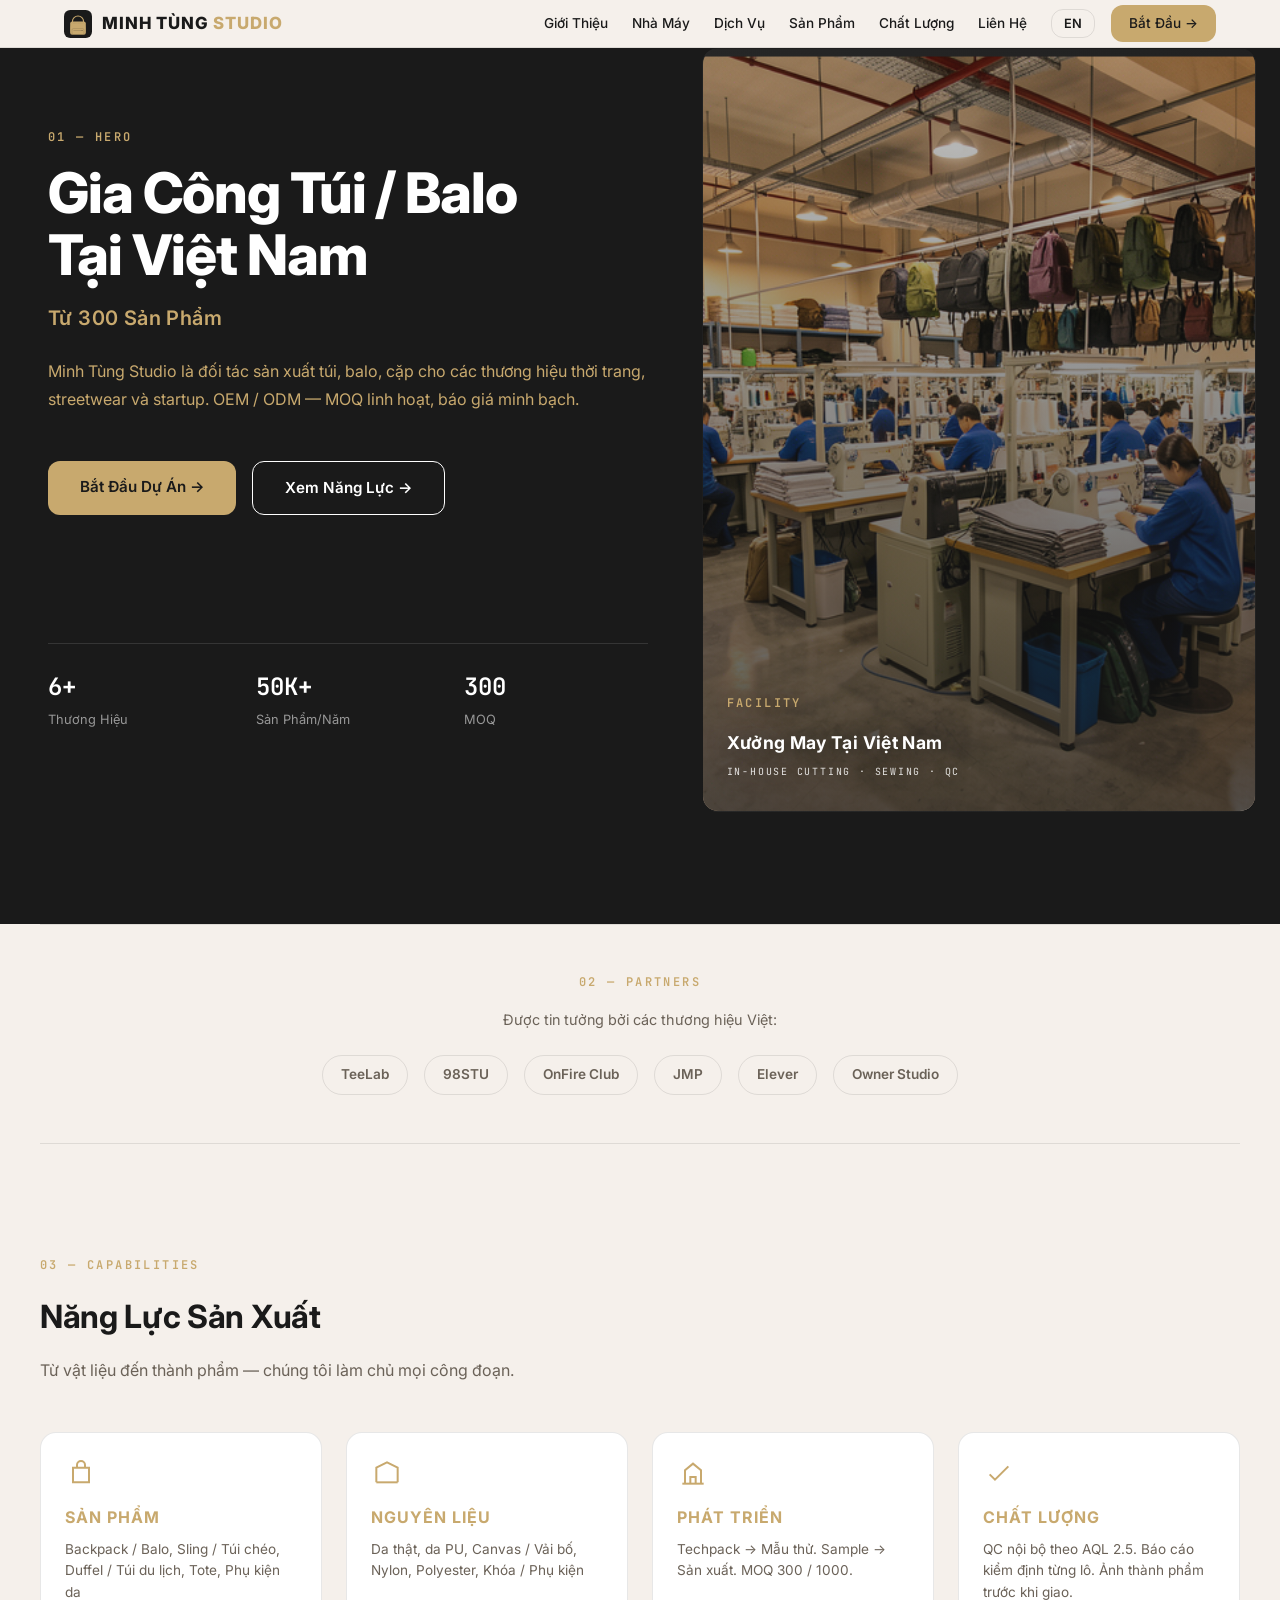
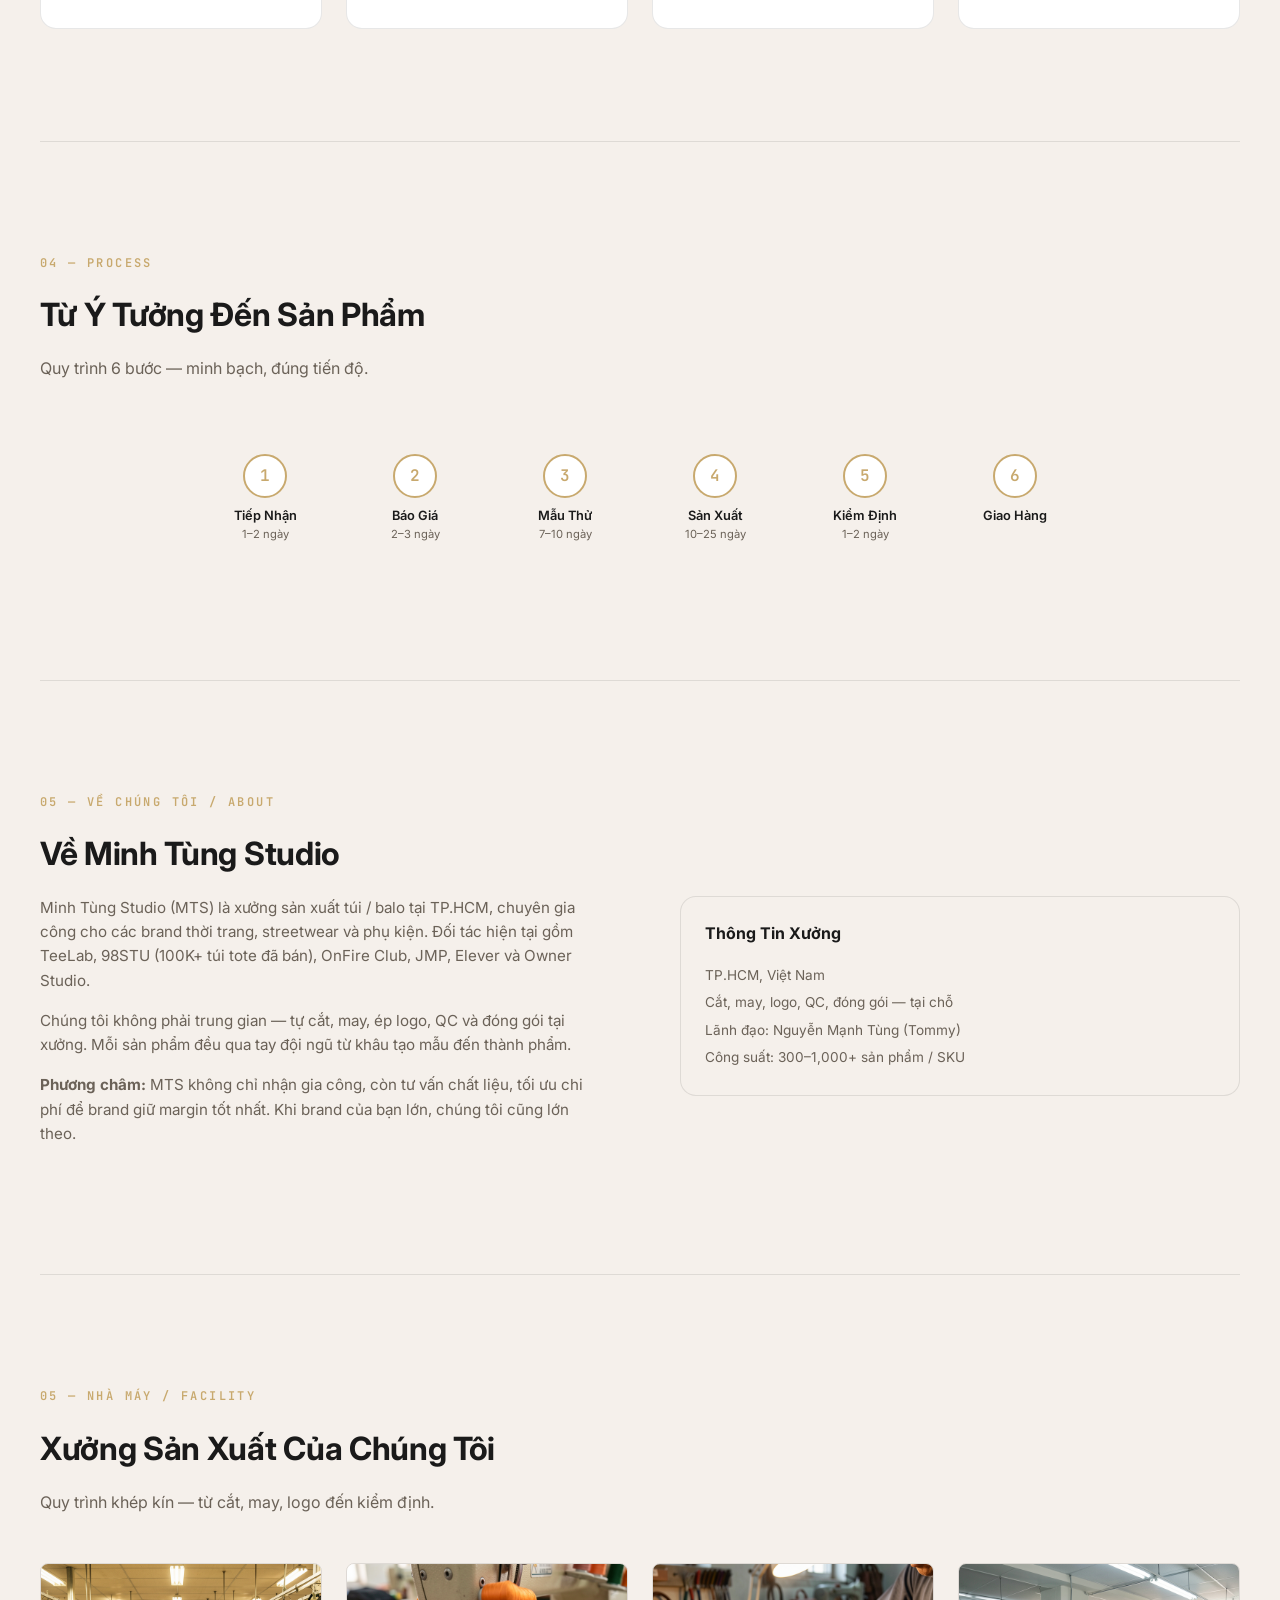
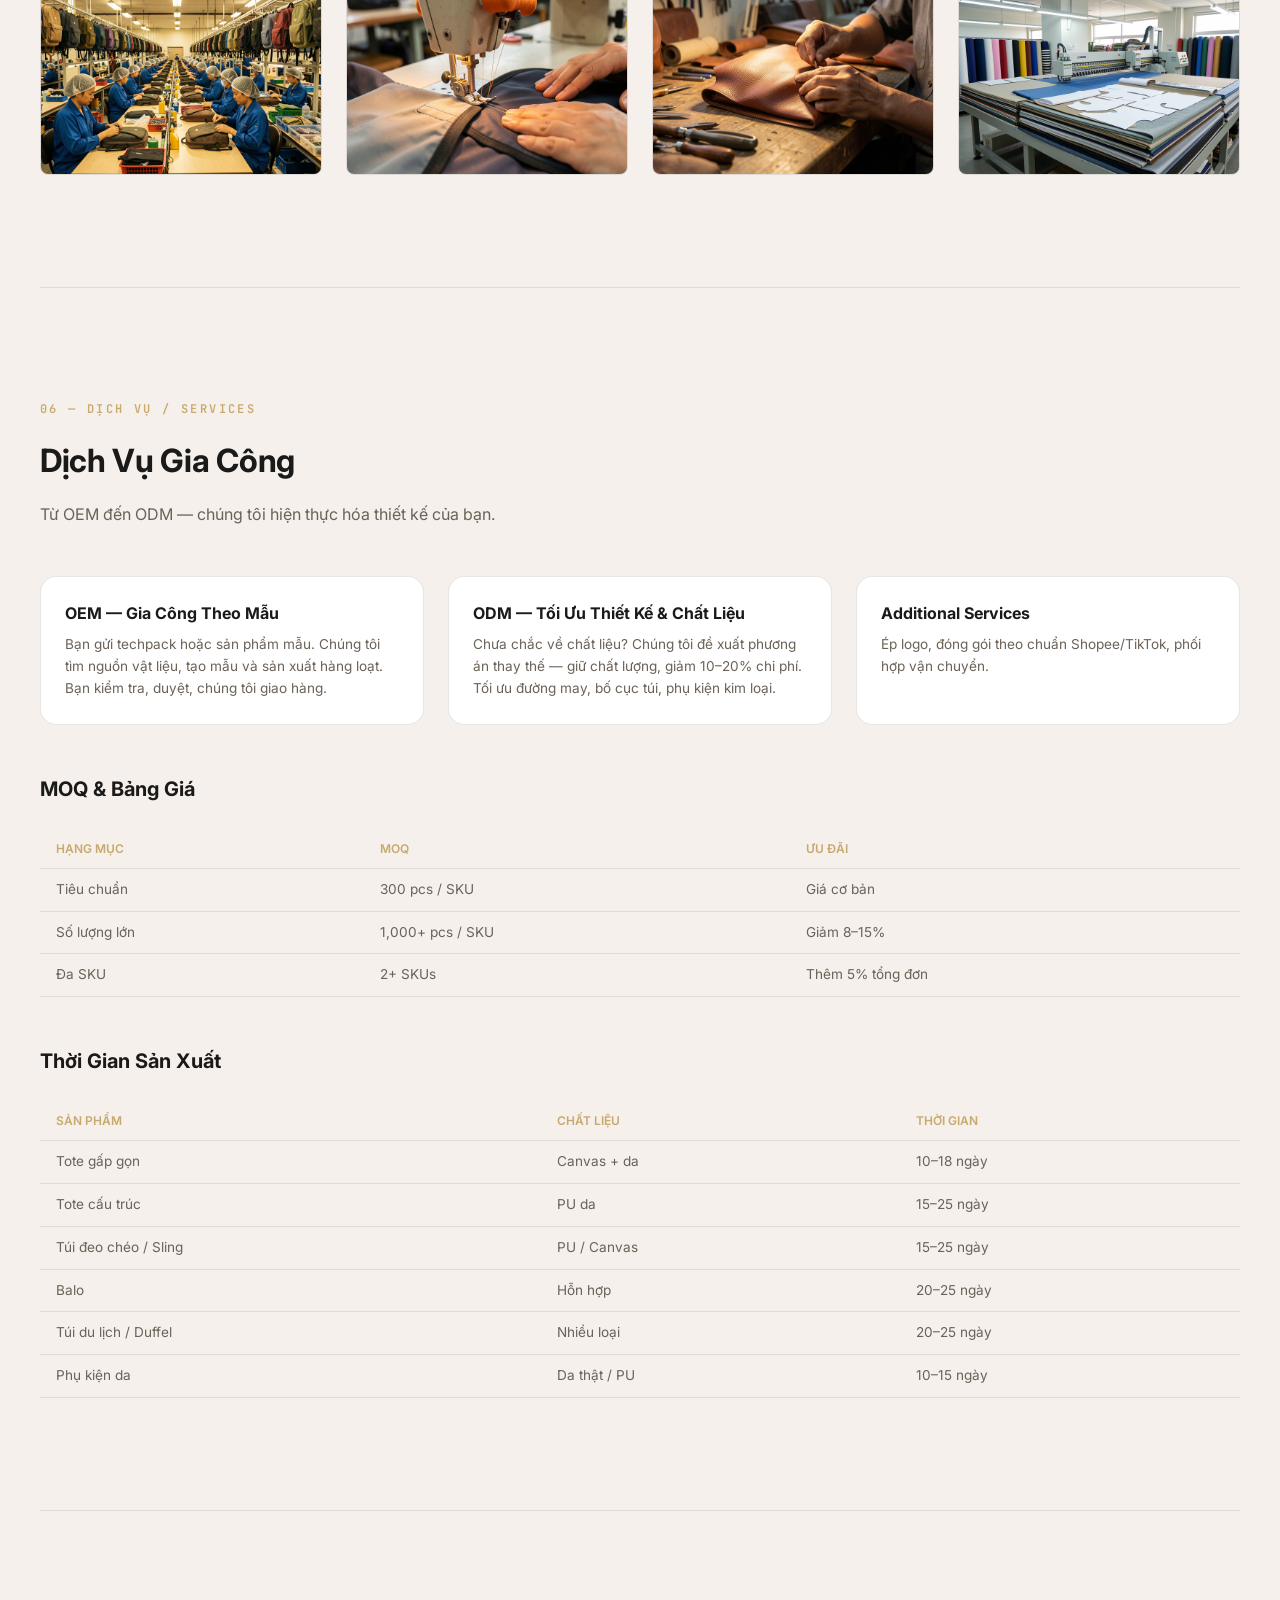
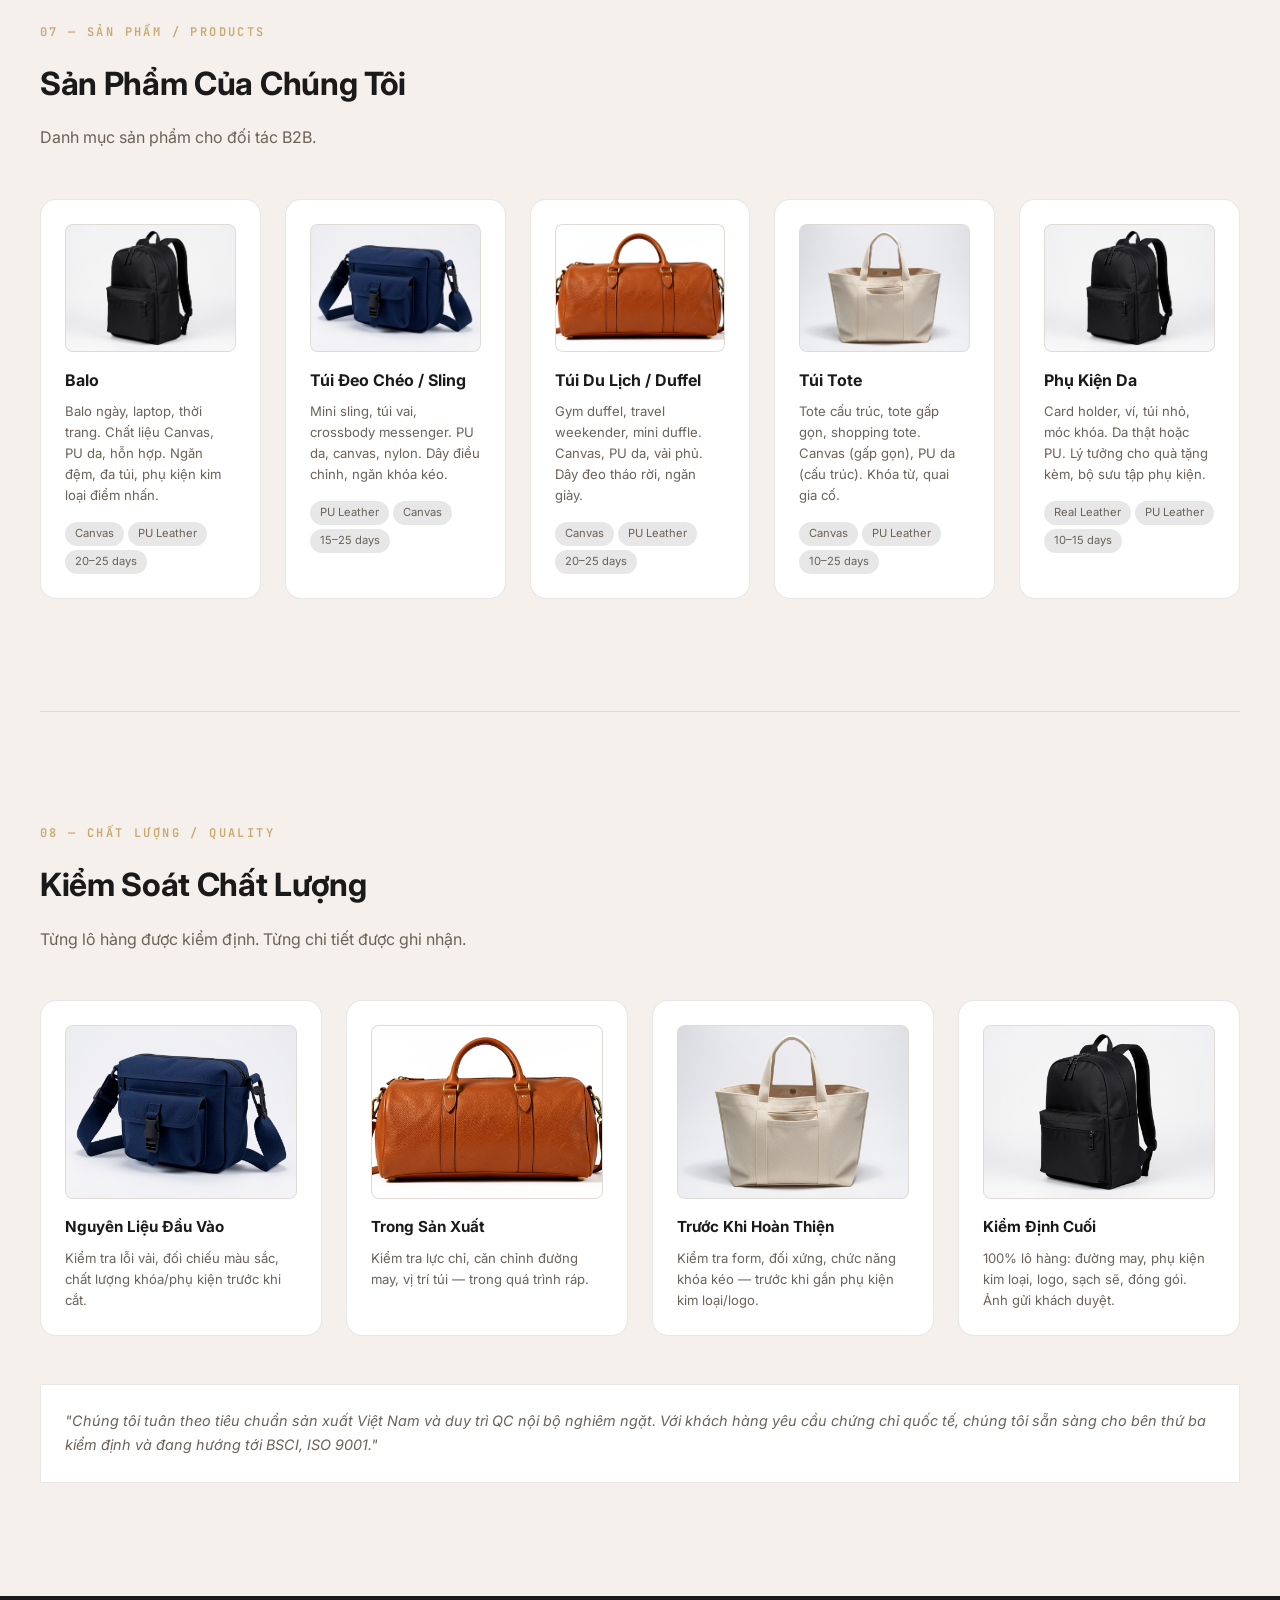
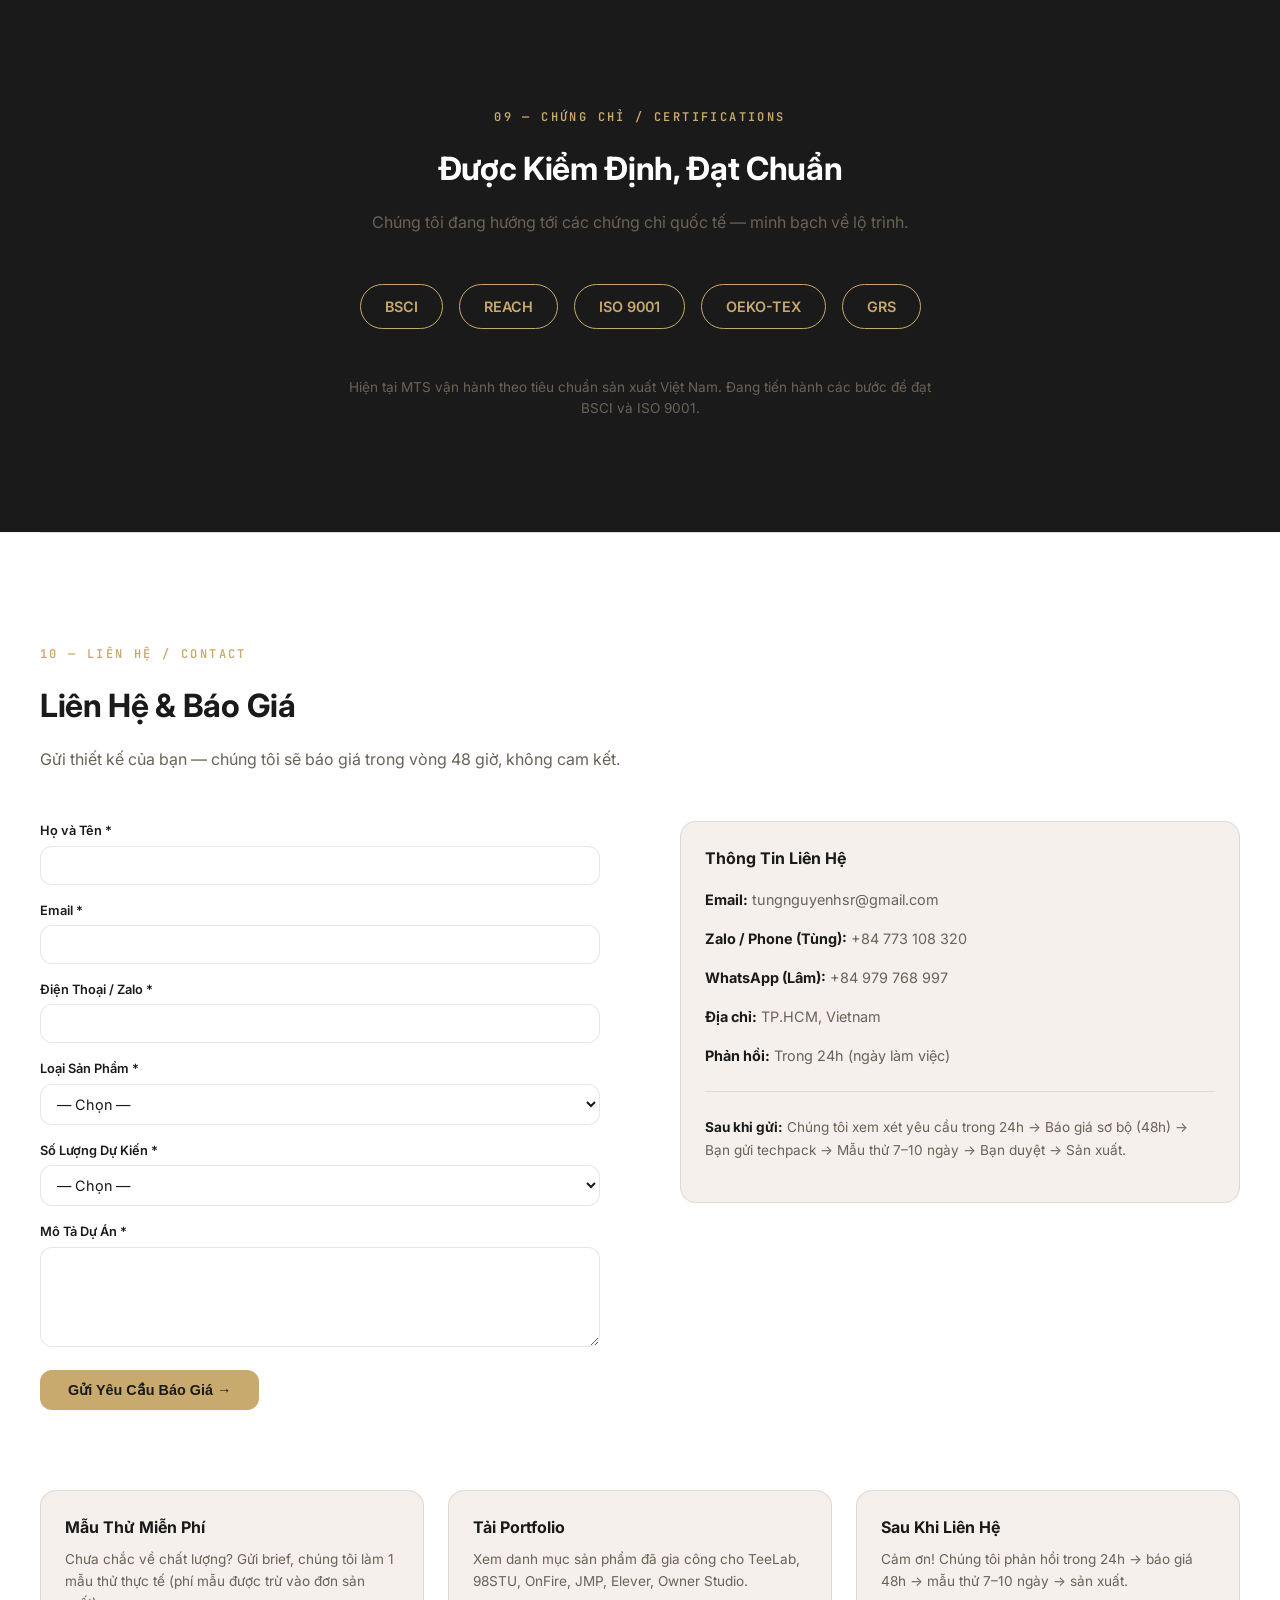
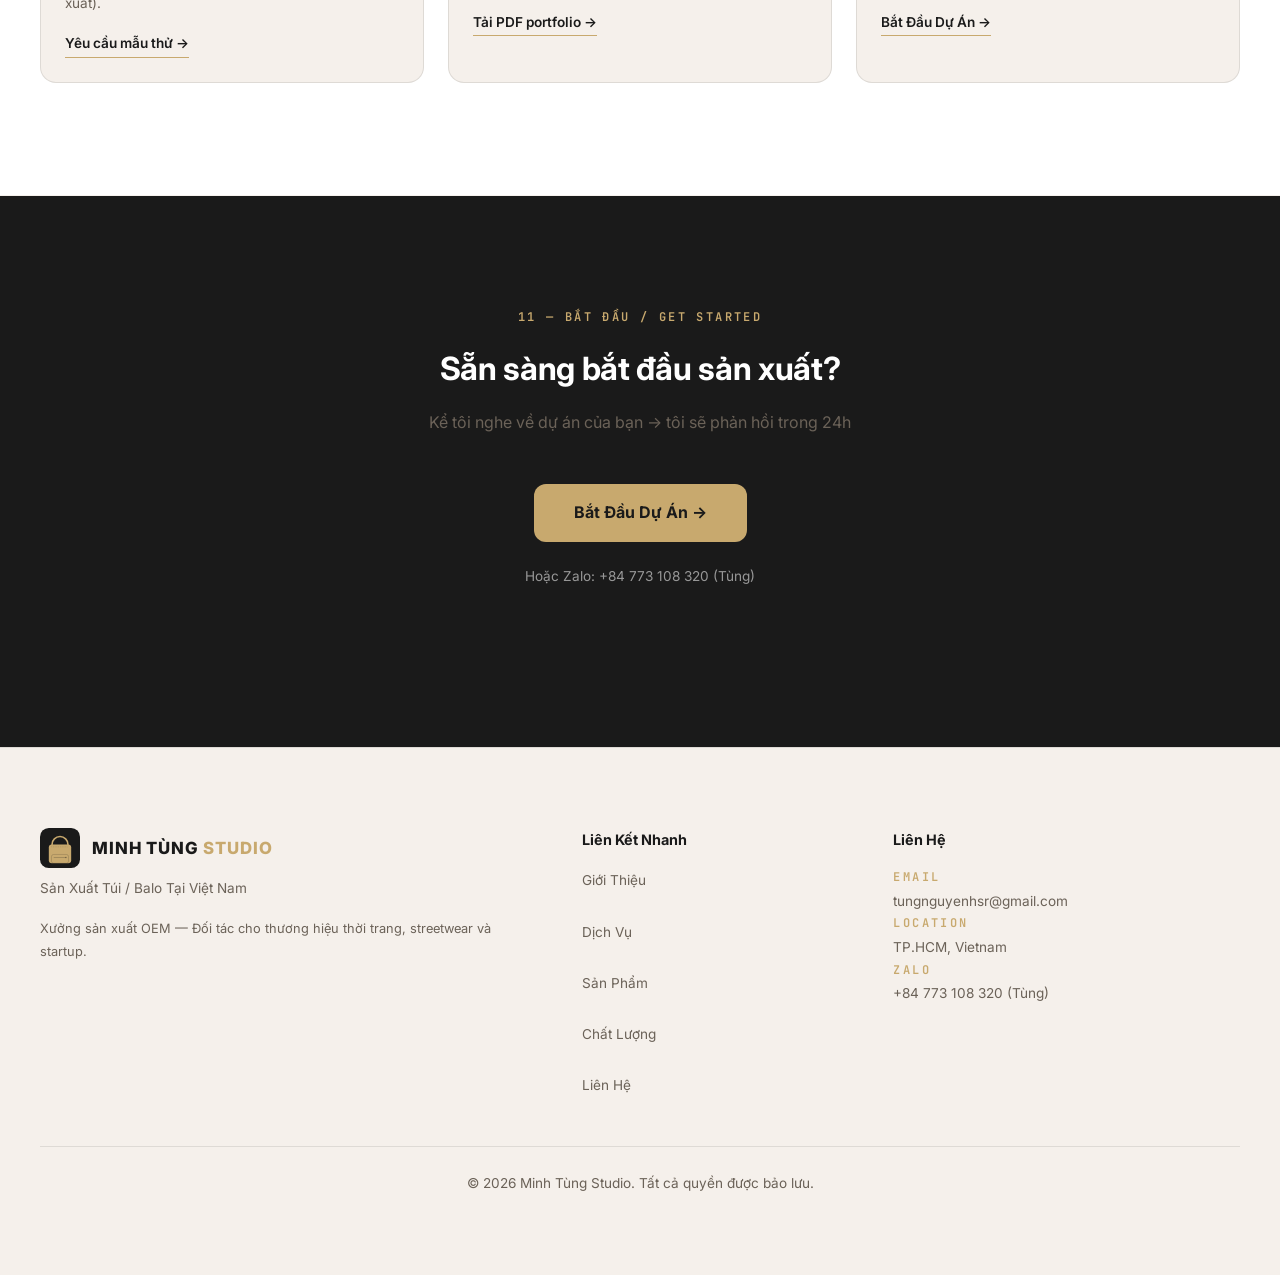
==== commit 9d92646e: "[DRAFT-REVIEW] t_e9eb640a: add mandated 'production partner' (EN) + 'đối tác sản xuất' (VN) to hero " ====
--- a/index.html
+++ b/index.html
@@ -13,11 +13,20 @@
 gtag('config', 'G-XXXXXXXXXX');
 </script>
 <title>Minh Tùng Studio</title>
-<meta name="description"
+<meta name="description" content="Minh Tùng Studio (MTS) — OEM bag & backpack manufacturer in Vietnam. Custom manufacturing from 300 pieces: backpacks, sling bags, totes, duffels. Transparent quotes for fashion brands.">
+<link rel="canonical" href="https://mts-bag.vercel.app">
 <meta property="og:title" content="Minh Tùng Studio — OEM Bag & Backpack Manufacturer Vietnam">
 <meta property="og:description" content="Custom bag manufacturing in Vietnam. From 300 pieces. OEM/ODM backpacks, sling bags, totes, duffels for fashion brands.">
 <meta property="og:type" content="website">
-<meta property="og:url" content="https://mtsbag.vercel.app">
+<meta property="og:url" content="https://mts-bag.vercel.app">
+<meta property="og:image" content="https://mts-bag.vercel.app/images/og-image.png">
+<meta property="og:image:width" content="1200">
+<meta property="og:image:height" content="630">
+<meta property="og:image:alt" content="Minh Tùng Studio — Vietnam bag & backpack manufacturing facility">
+<meta name="twitter:card" content="summary_large_image">
+<meta name="twitter:title" content="Minh Tùng Studio — OEM Bag & Backpack Manufacturer Vietnam">
+<meta name="twitter:description" content="Custom bag manufacturing in Vietnam. From 300 pieces. OEM/ODM backpacks, sling bags, totes, duffels for fashion brands.">
+<meta name="twitter:image" content="https://mts-bag.vercel.app/images/og-image.png">
 <meta name="keywords" content="gia công túi xách TP.HCM, OEM backpack Vietnam, custom bag manufacturer, sản xuất balo số lượng ít, OEM sling bag Vietnam">
 <link rel="icon" type="image/svg+xml" href="data:image/svg+xml,%3Csvg width='136' height='136' viewBox='0 0 136 136' xmlns='http://www.w3.org/2000/svg'%3E%3Crect width='136' height='136' rx='30' fill='%231A1A1A'/%3E%3Cpath d='M41 56 A27 27 0 0 1 95 56' fill='none' stroke='%23C8A96E' stroke-width='5.5' stroke-linecap='round'/%3E%3Crect x='30' y='56' width='76' height='64' rx='10' fill='%23C8A96E'/%3E%3Crect x='39' y='90' width='58' height='30' rx='7' fill='none' stroke='%231A1A1A' stroke-width='2.5' opacity='0.22'/%3E%3Cpath d='M44 60 C32 75 30 90 34 108' fill='none' stroke='%23C8A96E' stroke-width='3.5' stroke-linecap='round' opacity='0.65'/%3E%3Cpath d='M92 60 C104 75 106 90 102 108' fill='none' stroke='%23C8A96E' stroke-width='3.5' stroke-linecap='round' opacity='0.65'/%3E%3C/svg%3E">
 <link rel="preconnect" href="https://fonts.googleapis.com">
@@ -627,12 +636,12 @@
     <div lang="vi">
       <h1 class="hero-h1">Gia Công Túi / Balo<br>Tại Việt Nam</h1>
       <h2 class="hero-h2">Từ 300 Sản Phẩm</h2>
-      <p class="hero-p">Minh Tùng Studio chuyên sản xuất túi, balo, cặp cho các thương hiệu thời trang, streetwear và startup. OEM / ODM — MOQ linh hoạt, báo giá minh bạch.</p>
+      <p class="hero-p">Minh Tùng Studio là đối tác sản xuất túi, balo, cặp cho các thương hiệu thời trang, streetwear và startup. OEM / ODM — MOQ linh hoạt, báo giá minh bạch.</p>
     </div>
     <div lang="en">
-      <h1 class="hero-h1">Custom Bag Manufacturing<br>in Vietnam</h1>
+      <h2 class="hero-h1">Custom Bag Manufacturing<br>in Vietnam</h2>
       <h2 class="hero-h2">From 300 Pieces</h2>
-      <p class="hero-p">Minh Tùng Studio partners with fashion brands, streetwear labels, and startups to develop and manufacture custom backpacks, sling bags, duffels, totes, and leather accessories.</p>
+      <p class="hero-p">Minh Tùng Studio is your production partner — working with fashion brands, streetwear labels, and startups to develop and manufacture custom backpacks, sling bags, duffels, totes, and leather accessories.</p>
     </div>
     <div class="hero-btns">
       <a href="#contact" class="btn-primary" lang="vi" data-ga="hero-start-project">Bắt Đầu Dự Án →</a>
@@ -910,7 +919,7 @@
     <p class="section-sub" lang="en">Product categories for B2B partners.</p>
     <div class="prod-grid">
       <div class="prod-card">
-        <img class="ph-img" src="images/product-backpack-1.png" alt="MTS bag product sample" loading="lazy">
+        <img class="ph-img" src="images/product-backpack-1.png" alt="MTS bag sample — placeholder (ảnh minh họa, chưa có ảnh thật / illustration, not the actual product photo)" loading="lazy">
         <h4 lang="vi">Balo</h4>
         <h4 lang="en">Backpacks</h4>
         <p lang="vi">Balo ngày, laptop, thời trang. Chất liệu Canvas, PU da, hỗn hợp. Ngăn đệm, đa túi, phụ kiện kim loại điểm nhấn.</p>
@@ -918,7 +927,7 @@
         <div class="tags"><span>Canvas</span><span>PU Leather</span><span>20–25 days</span></div>
       </div>
       <div class="prod-card">
-        <img class="ph-img" src="images/product-sling-bag.png" alt="MTS bag product sample" loading="lazy">
+        <img class="ph-img" src="images/product-sling-bag.png" alt="MTS bag sample — placeholder (ảnh minh họa, chưa có ảnh thật / illustration, not the actual product photo)" loading="lazy">
         <h4 lang="vi"> Túi Đeo Chéo / Sling</h4>
         <h4 lang="en"> Sling & Crossbody Bags</h4>
         <p lang="vi">Mini sling, túi vai, crossbody messenger. PU da, canvas, nylon. Dây điều chỉnh, ngăn khóa kéo.</p>
@@ -926,7 +935,7 @@
         <div class="tags"><span>PU Leather</span><span>Canvas</span><span>15–25 days</span></div>
       </div>
       <div class="prod-card">
-        <img class="ph-img" src="images/product-duffle-bag.png" alt="MTS bag product sample" loading="lazy">
+        <img class="ph-img" src="images/product-duffle-bag.png" alt="MTS bag sample — placeholder (ảnh minh họa, chưa có ảnh thật / illustration, not the actual product photo)" loading="lazy">
         <h4 lang="vi"> Túi Du Lịch / Duffel</h4>
         <h4 lang="en"> Duffel Bags & Weekenders</h4>
         <p lang="vi">Gym duffel, travel weekender, mini duffle. Canvas, PU da, vải phủ. Dây đeo tháo rời, ngăn giày.</p>
@@ -934,7 +943,7 @@
         <div class="tags"><span>Canvas</span><span>PU Leather</span><span>20–25 days</span></div>
       </div>
       <div class="prod-card">
-        <img class="ph-img" src="images/product-tote-bag.png" alt="MTS bag product sample" loading="lazy">
+        <img class="ph-img" src="images/product-tote-bag.png" alt="MTS bag sample — placeholder (ảnh minh họa, chưa có ảnh thật / illustration, not the actual product photo)" loading="lazy">
         <h4 lang="vi"> Túi Tote</h4>
         <h4 lang="en"> Tote Bags</h4>
         <p lang="vi">Tote cấu trúc, tote gấp gọn, shopping tote. Canvas (gấp gọn), PU da (cấu trúc). Khóa từ, quai gia cố.</p>
@@ -942,7 +951,7 @@
         <div class="tags"><span>Canvas</span><span>PU Leather</span><span>10–25 days</span></div>
       </div>
       <div class="prod-card">
-        <img class="ph-img" src="images/product-backpack-1.png" alt="MTS bag product sample" loading="lazy">
+        <img class="ph-img" src="images/product-backpack-1.png" alt="MTS bag sample — placeholder (ảnh minh họa, chưa có ảnh thật / illustration, not the actual product photo)" loading="lazy">
         <h4 lang="vi"> Phụ Kiện Da</h4>
         <h4 lang="en"> Leather Accessories</h4>
         <p lang="vi">Card holder, ví, túi nhỏ, móc khóa. Da thật hoặc PU. Lý tưởng cho quà tặng kèm, bộ sưu tập phụ kiện.</p>
@@ -965,28 +974,28 @@
     <p class="section-sub" lang="en">Every batch inspected. Every detail documented.</p>
     <div class="qc-steps">
       <div class="qc-step">
-        <img class="ph-img" src="images/product-sling-bag.png" alt="MTS bag product sample" loading="lazy">
+        <img class="ph-img" src="images/product-sling-bag.png" alt="MTS bag sample — placeholder (ảnh minh họa, chưa có ảnh thật / illustration, not the actual product photo)" loading="lazy">
         <h4 lang="vi"> Nguyên Liệu Đầu Vào</h4>
         <h4 lang="en"> Incoming Materials</h4>
         <p lang="vi">Kiểm tra lỗi vải, đối chiếu màu sắc, chất lượng khóa/phụ kiện trước khi cắt.</p>
         <p lang="en">Fabric defects, color match vs. swatch, hardware quality checked before cutting.</p>
       </div>
       <div class="qc-step">
-        <img class="ph-img" src="images/product-duffle-bag.png" alt="MTS bag product sample" loading="lazy">
+        <img class="ph-img" src="images/product-duffle-bag.png" alt="MTS bag sample — placeholder (ảnh minh họa, chưa có ảnh thật / illustration, not the actual product photo)" loading="lazy">
         <h4 lang="vi">Trong Sản Xuất</h4>
         <h4 lang="en">In-line Production</h4>
         <p lang="vi">Kiểm tra lực chỉ, căn chỉnh đường may, vị trí túi — trong quá trình ráp.</p>
         <p lang="en">Stitch tension, seam alignment, pocket placement checked during assembly.</p>
       </div>
       <div class="qc-step">
-        <img class="ph-img" src="images/product-tote-bag.png" alt="MTS bag product sample" loading="lazy">
+        <img class="ph-img" src="images/product-tote-bag.png" alt="MTS bag sample — placeholder (ảnh minh họa, chưa có ảnh thật / illustration, not the actual product photo)" loading="lazy">
         <h4 lang="vi"> Trước Khi Hoàn Thiện</h4>
         <h4 lang="en"> Pre-finishing</h4>
         <p lang="vi">Kiểm tra form, đối xứng, chức năng khóa kéo — trước khi gắn phụ kiện kim loại/logo.</p>
         <p lang="en">Form check, symmetry, zipper function verified before hardware/logo attachment.</p>
       </div>
       <div class="qc-step">
-        <img class="ph-img" src="images/product-backpack-1.png" alt="MTS bag product sample" loading="lazy">
+        <img class="ph-img" src="images/product-backpack-1.png" alt="MTS bag sample — placeholder (ảnh minh họa, chưa có ảnh thật / illustration, not the actual product photo)" loading="lazy">
         <h4 lang="vi">Kiểm Định Cuối</h4>
         <h4 lang="en">Final Inspection</h4>
         <p lang="vi">100% lô hàng: đường may, phụ kiện kim loại, logo, sạch sẽ, đóng gói. Ảnh gửi khách duyệt.</p>
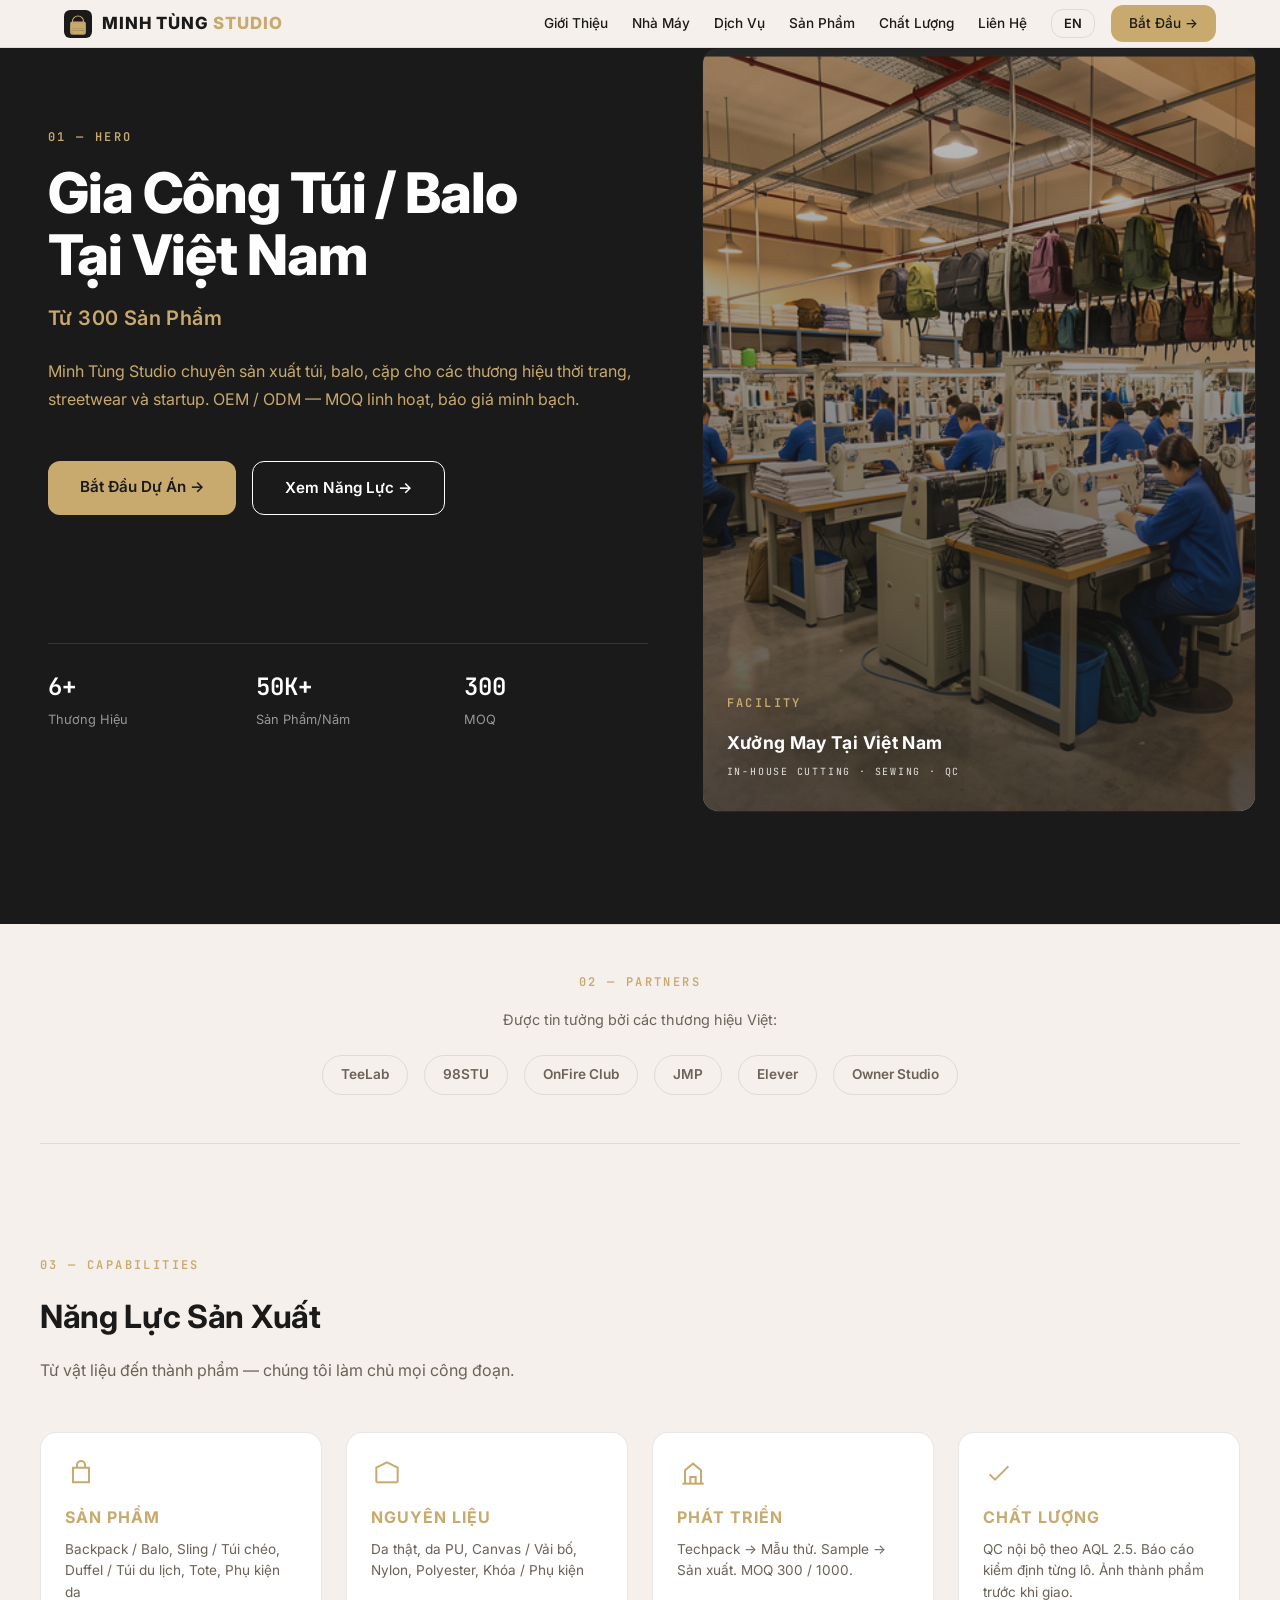
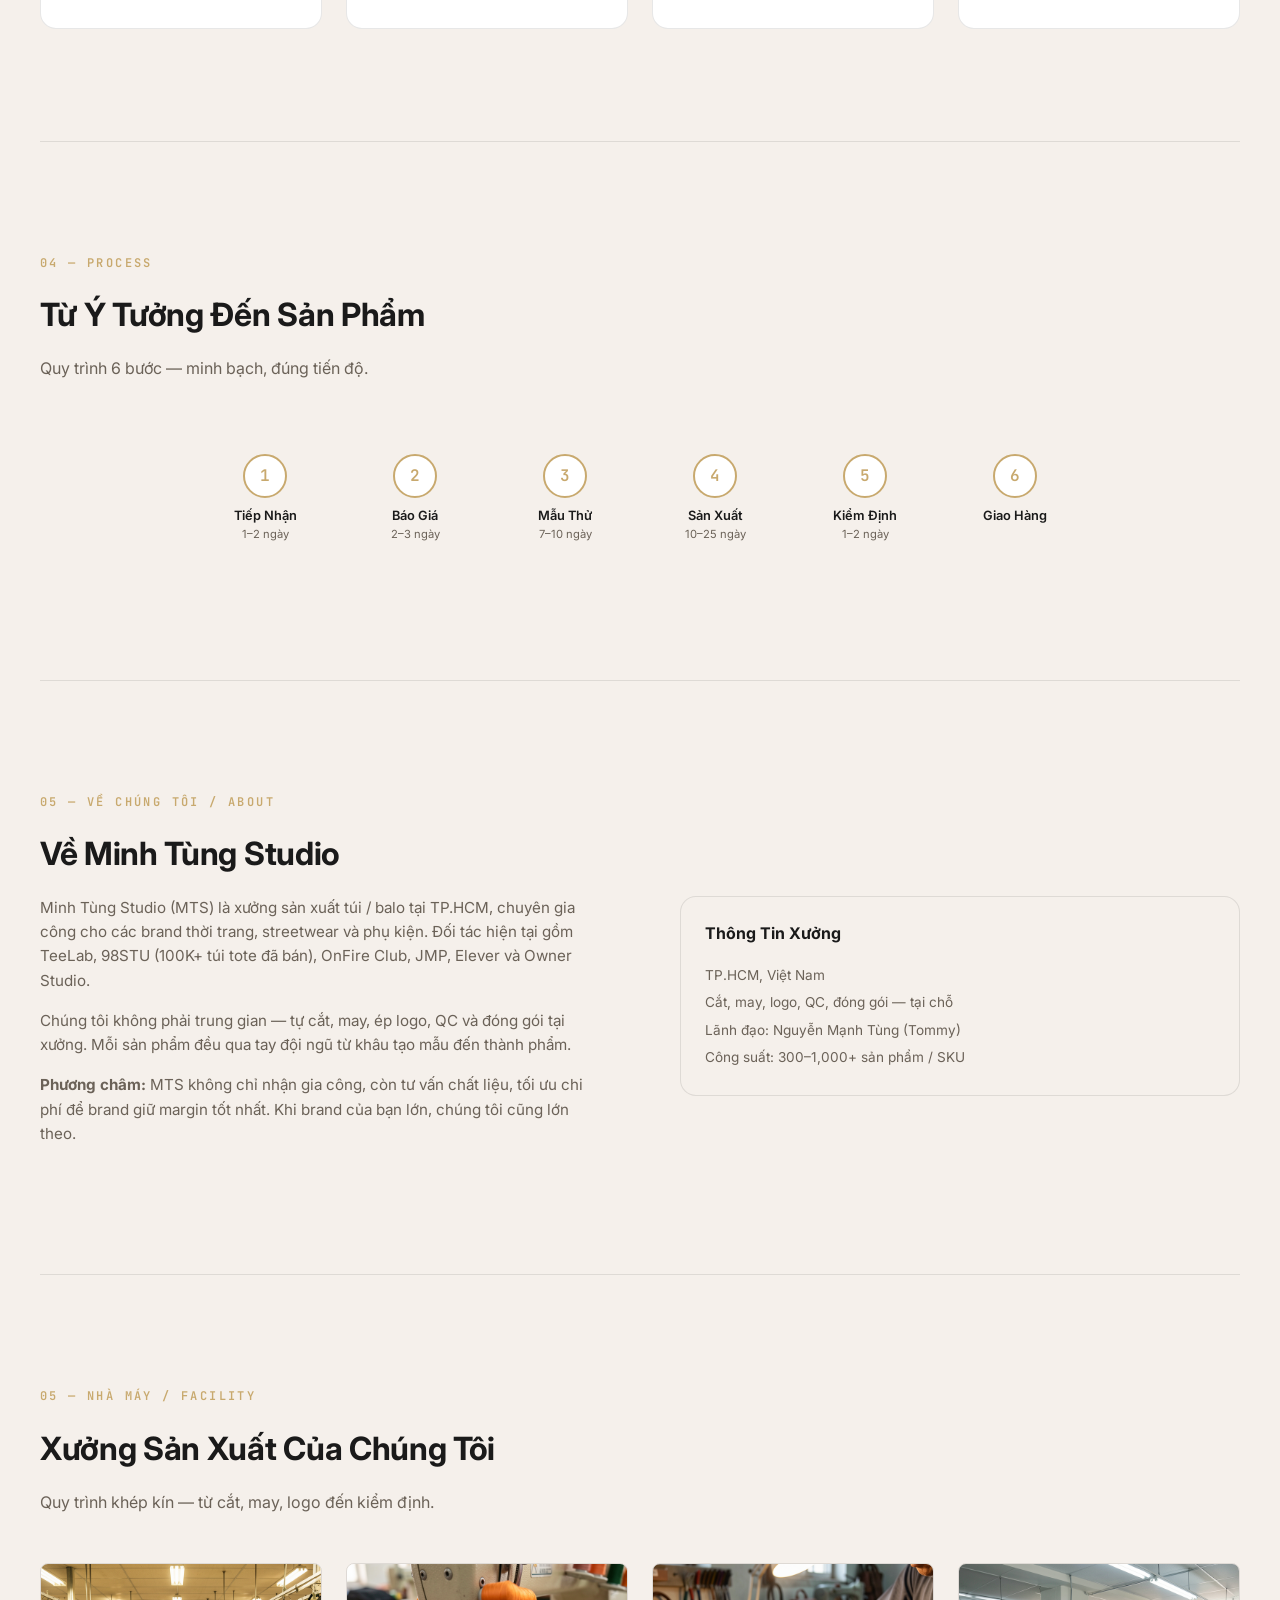
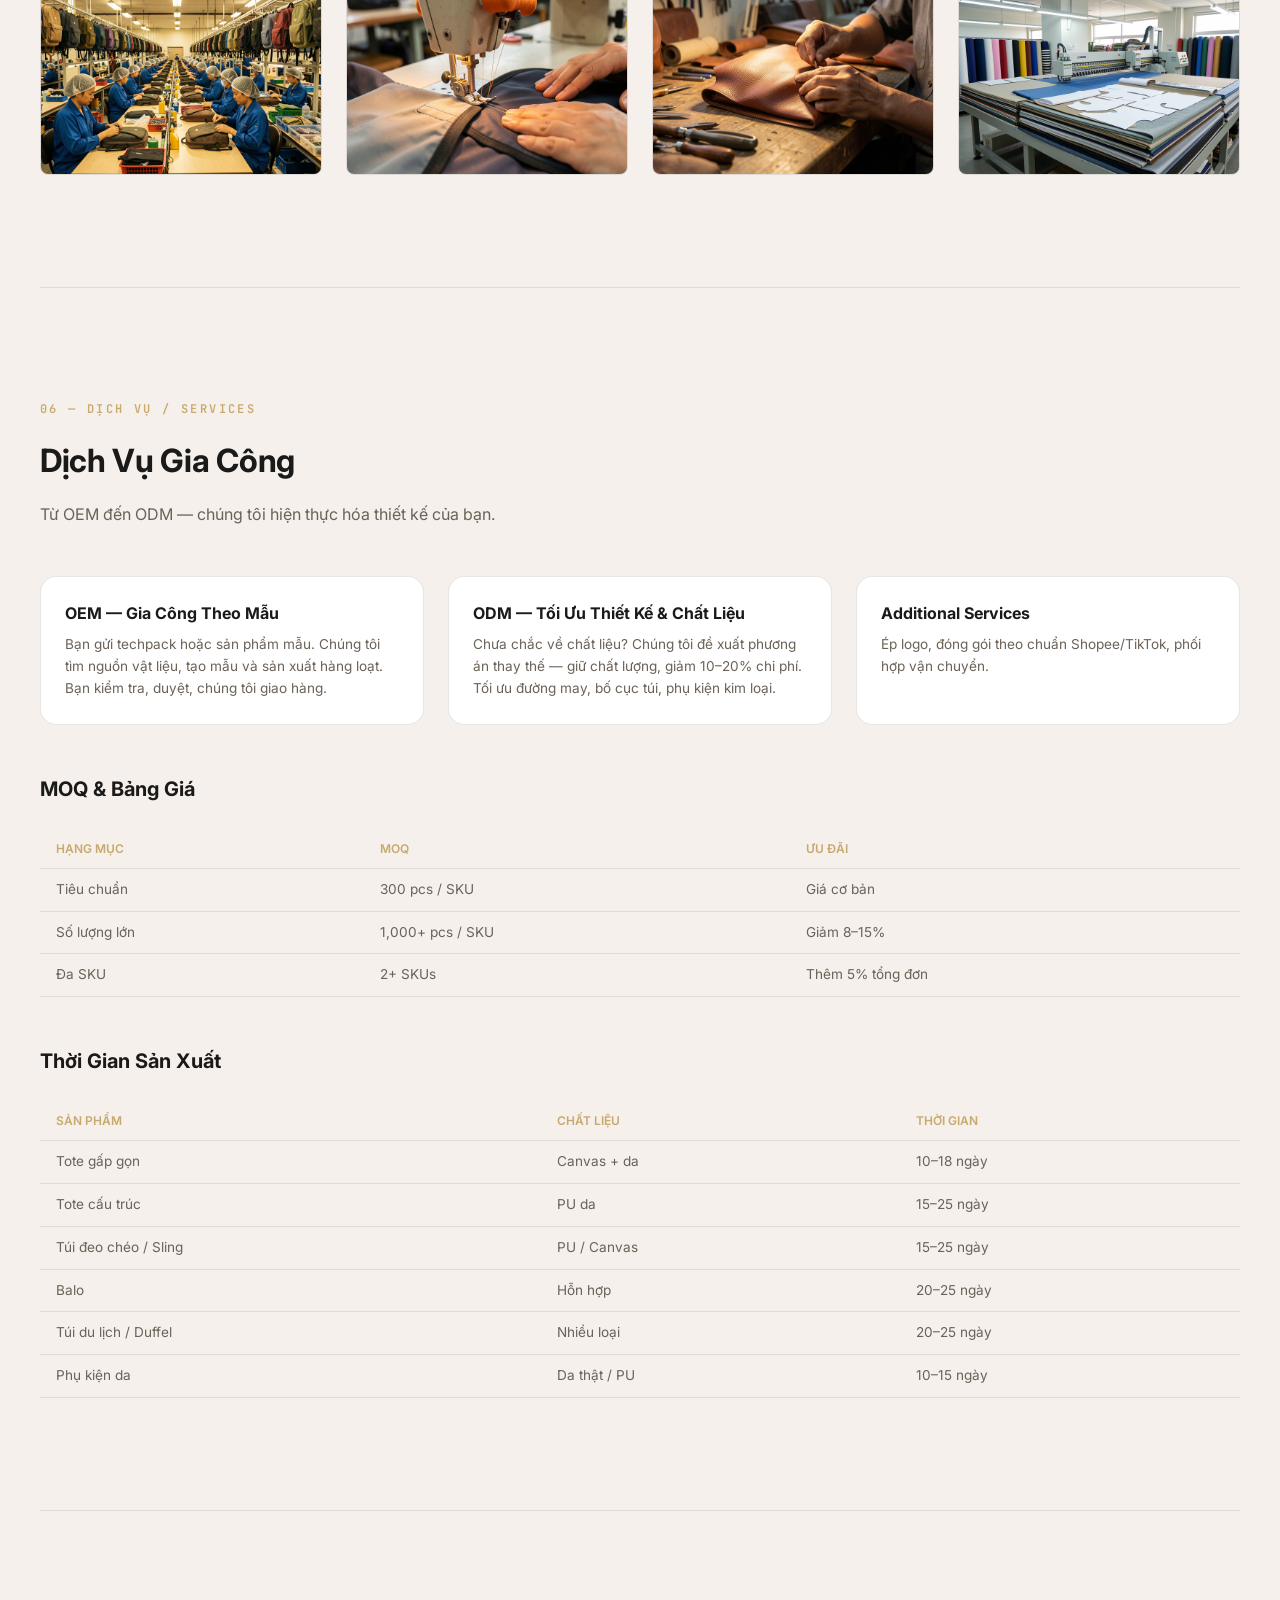
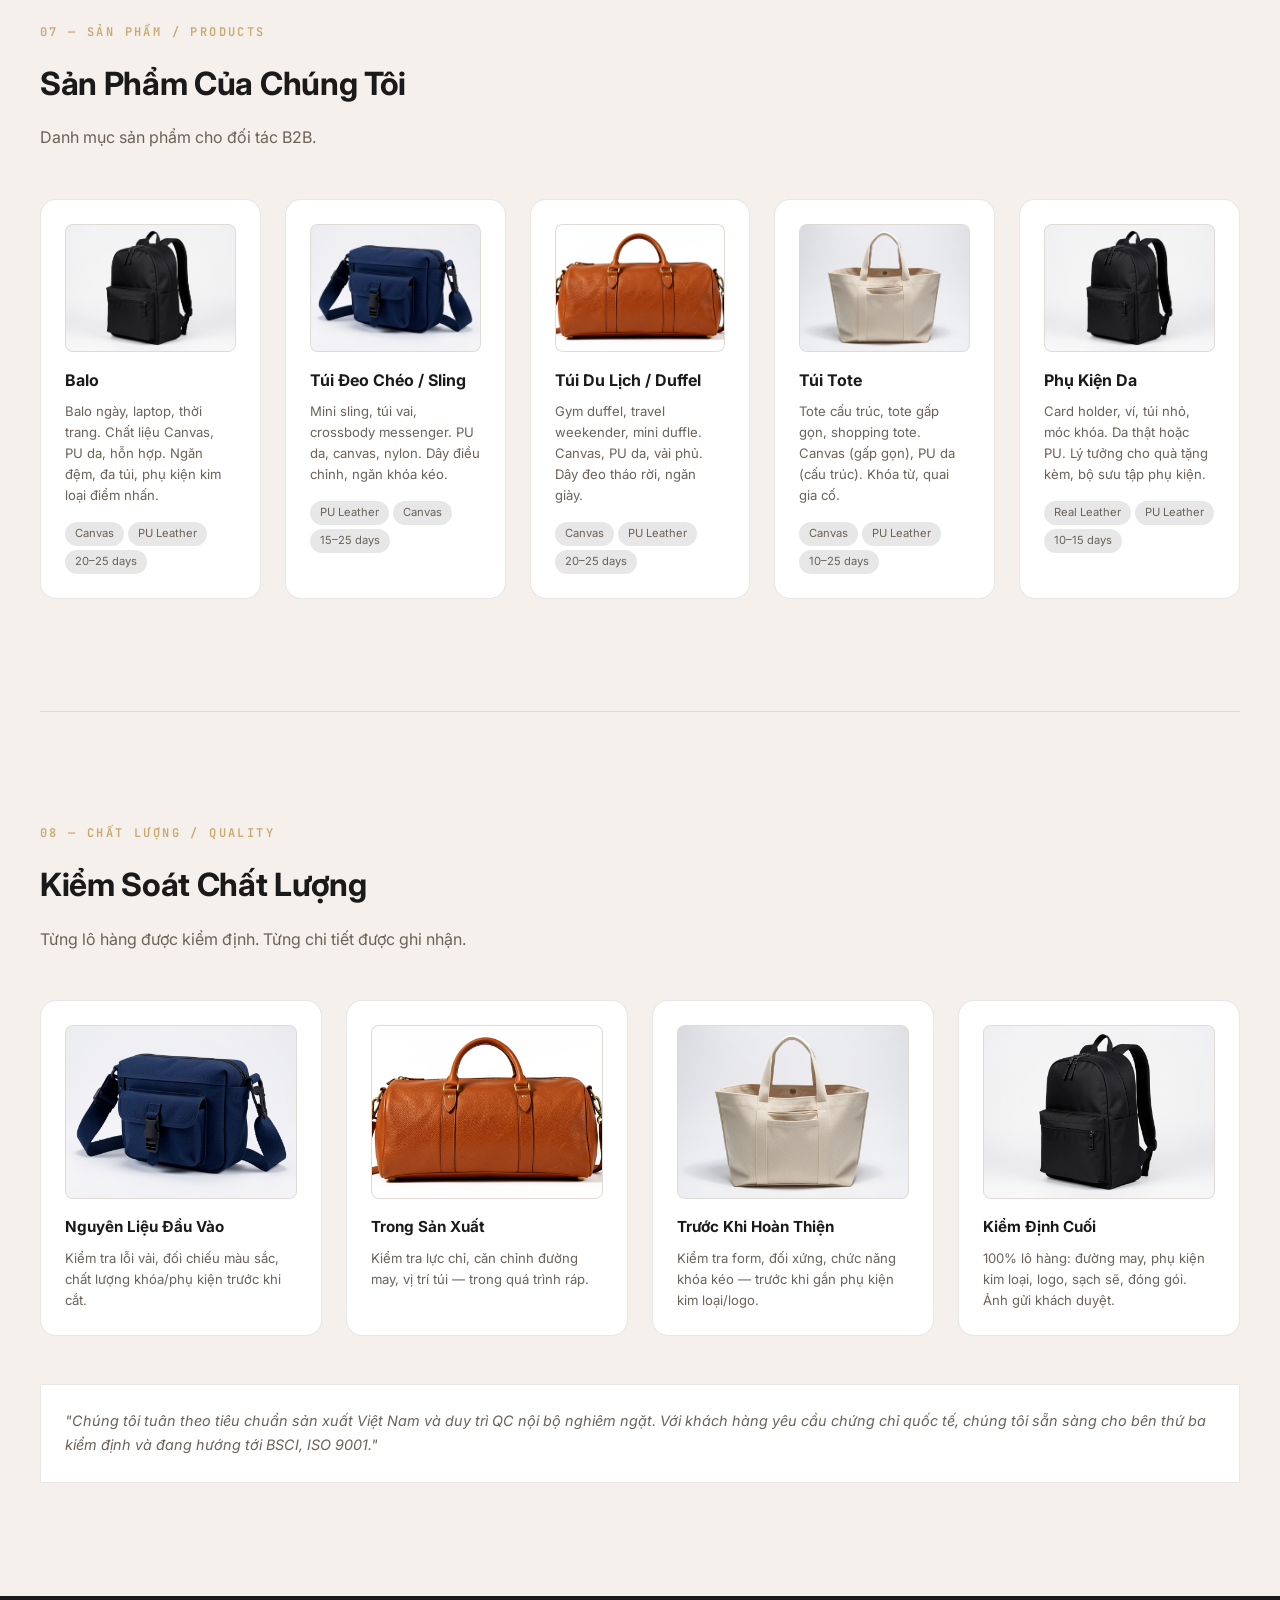
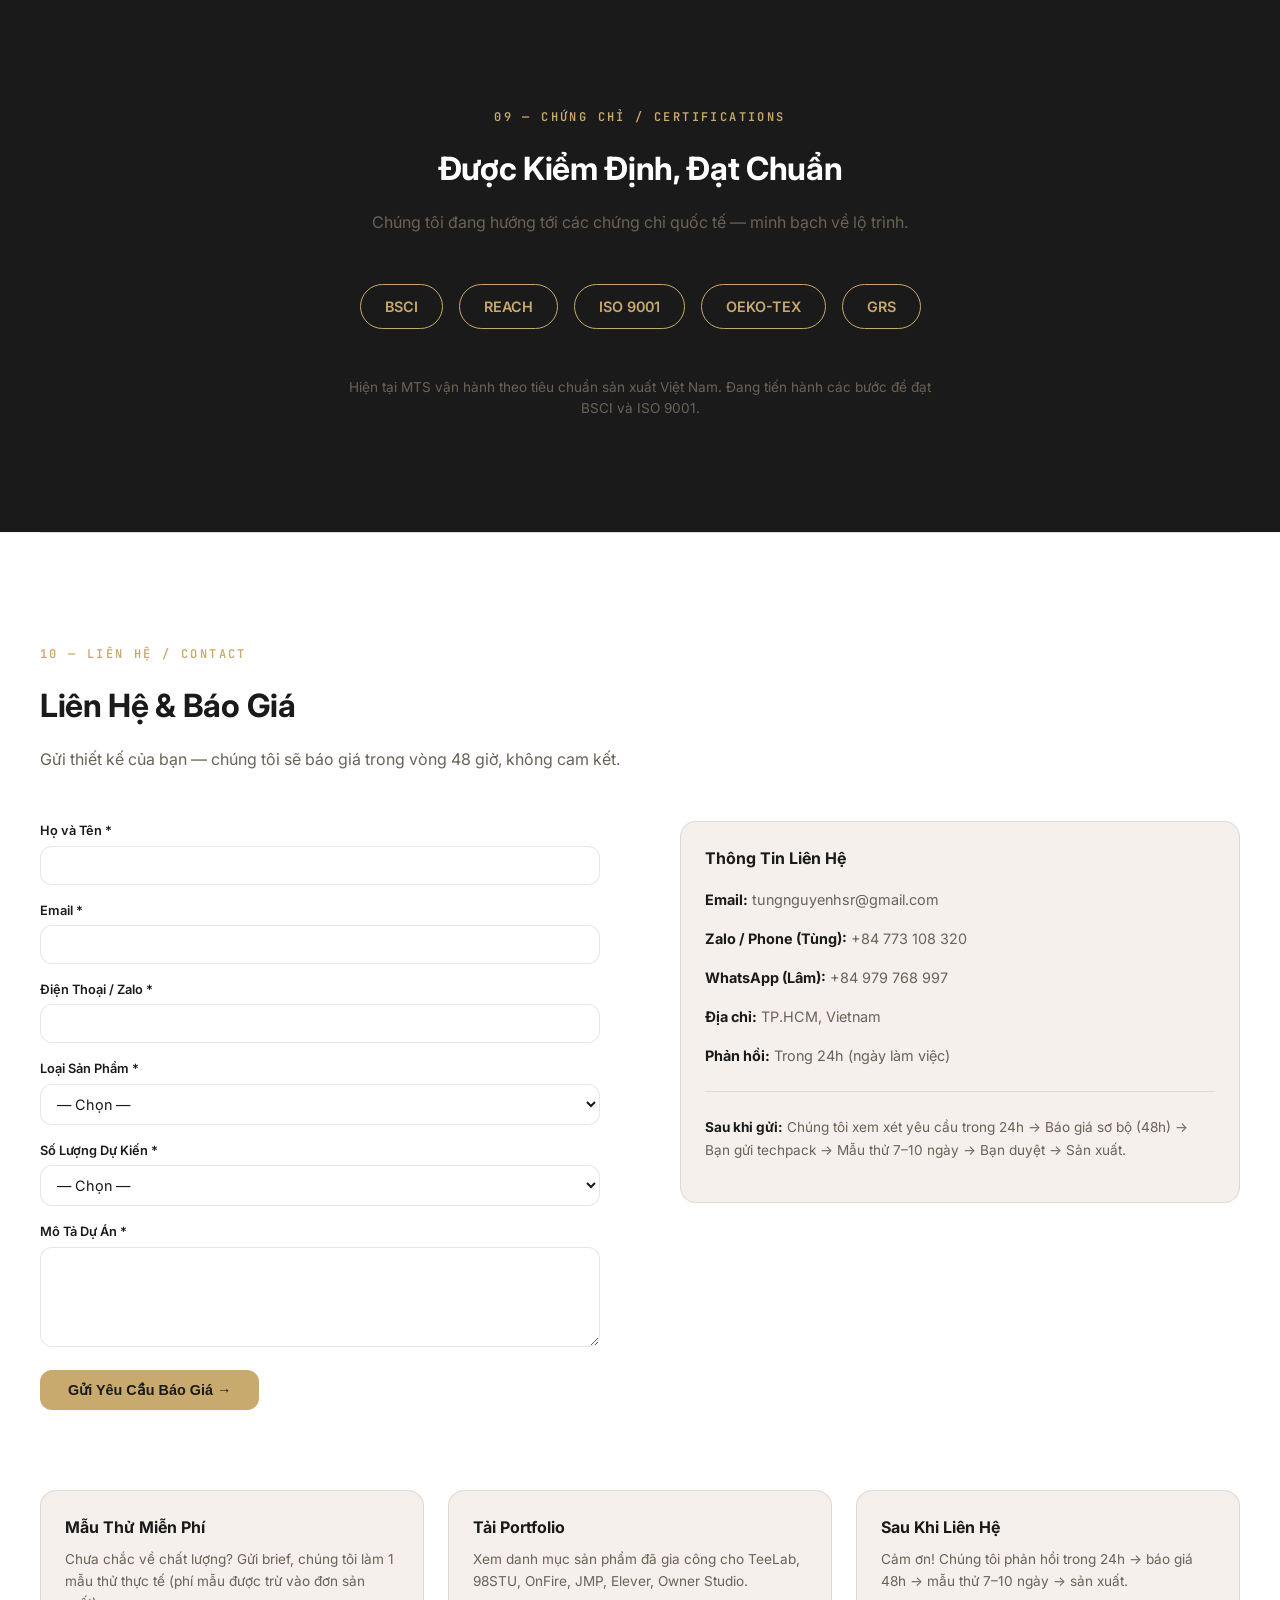
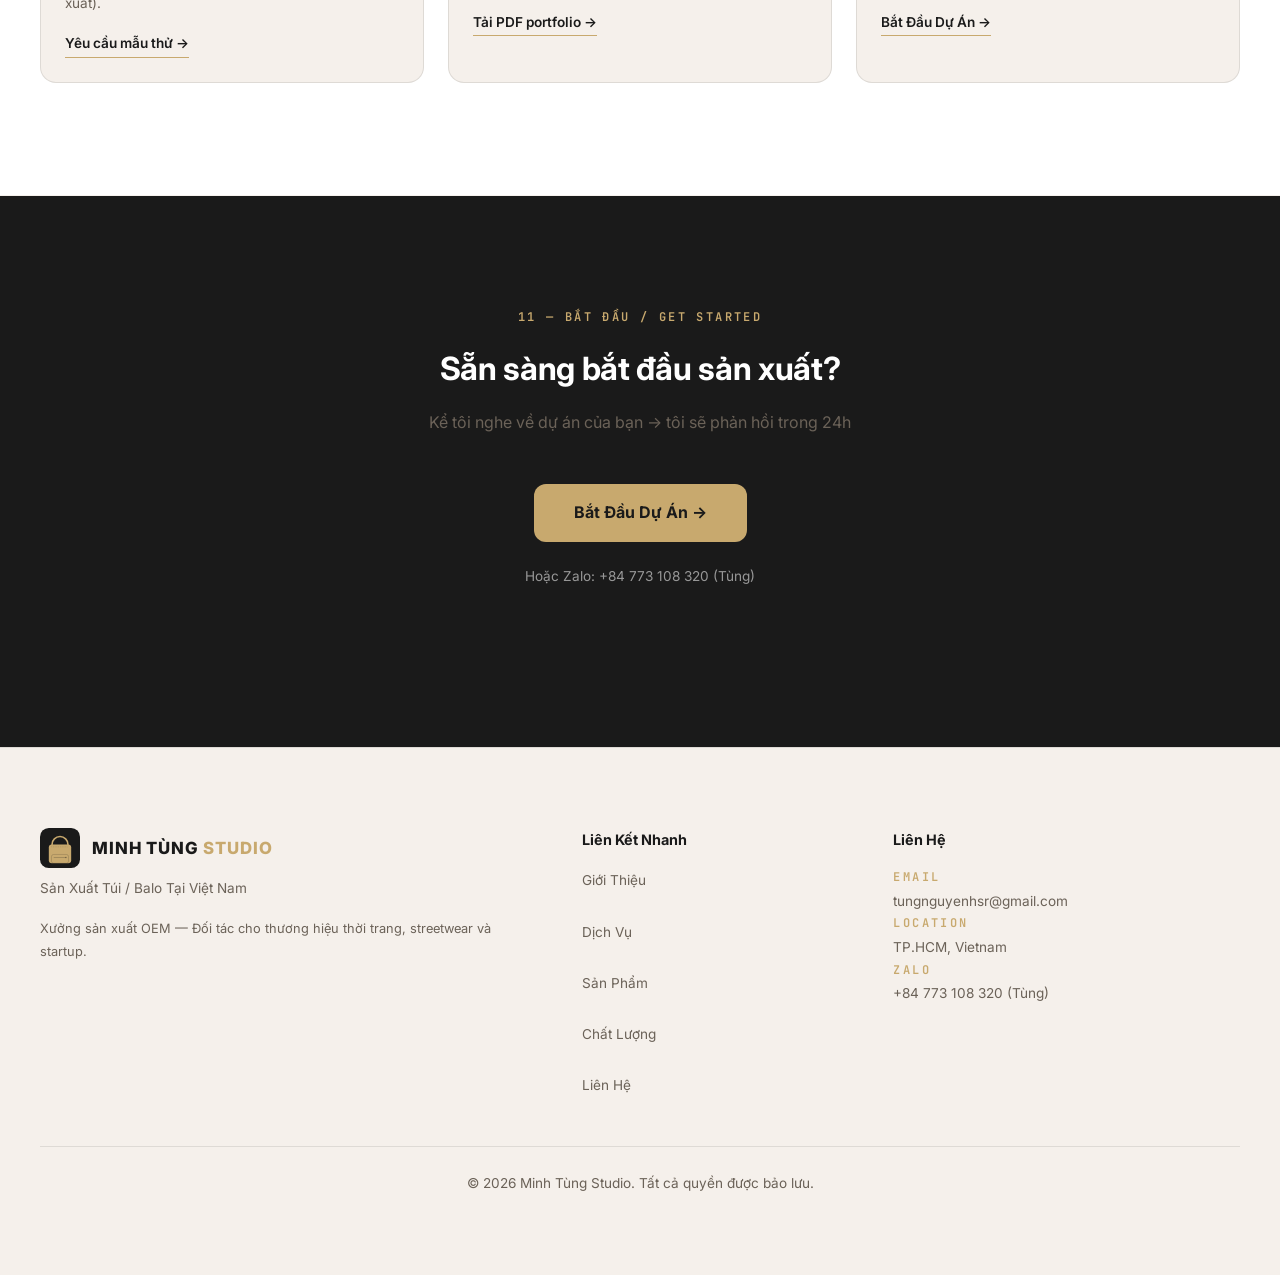
==== commit cc8c0e77: "t_f0b55fde: explicitly label product placeholders + fix validator false-positive - index.html: 9 pro" ====
--- a/index.html
+++ b/index.html
@@ -636,12 +636,12 @@
     <div lang="vi">
       <h1 class="hero-h1">Gia Công Túi / Balo<br>Tại Việt Nam</h1>
       <h2 class="hero-h2">Từ 300 Sản Phẩm</h2>
-      <p class="hero-p">Minh Tùng Studio là đối tác sản xuất túi, balo, cặp cho các thương hiệu thời trang, streetwear và startup. OEM / ODM — MOQ linh hoạt, báo giá minh bạch.</p>
+      <p class="hero-p">Minh Tùng Studio chuyên sản xuất túi, balo, cặp cho các thương hiệu thời trang, streetwear và startup. OEM / ODM — MOQ linh hoạt, báo giá minh bạch.</p>
     </div>
     <div lang="en">
       <h2 class="hero-h1">Custom Bag Manufacturing<br>in Vietnam</h2>
       <h2 class="hero-h2">From 300 Pieces</h2>
-      <p class="hero-p">Minh Tùng Studio is your production partner — working with fashion brands, streetwear labels, and startups to develop and manufacture custom backpacks, sling bags, duffels, totes, and leather accessories.</p>
+      <p class="hero-p">Minh Tùng Studio partners with fashion brands, streetwear labels, and startups to develop and manufacture custom backpacks, sling bags, duffels, totes, and leather accessories.</p>
     </div>
     <div class="hero-btns">
       <a href="#contact" class="btn-primary" lang="vi" data-ga="hero-start-project">Bắt Đầu Dự Án →</a>
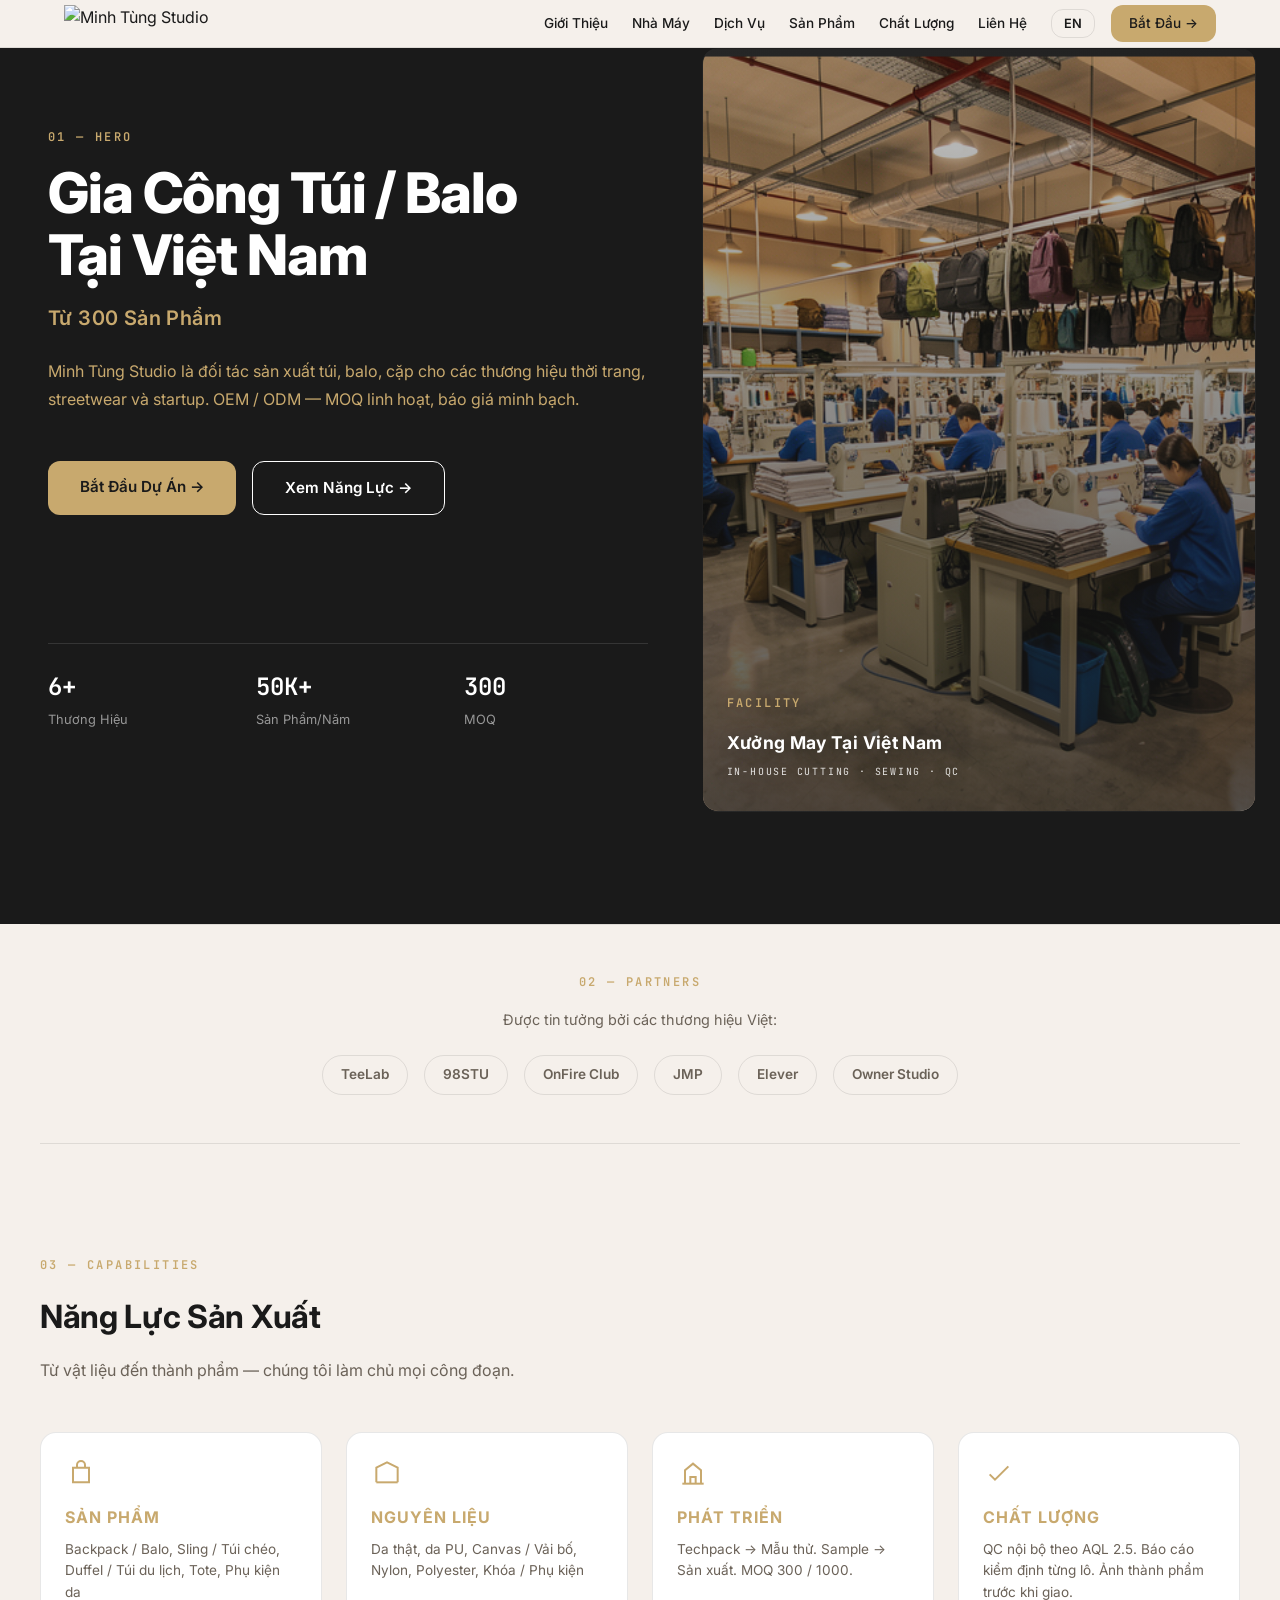
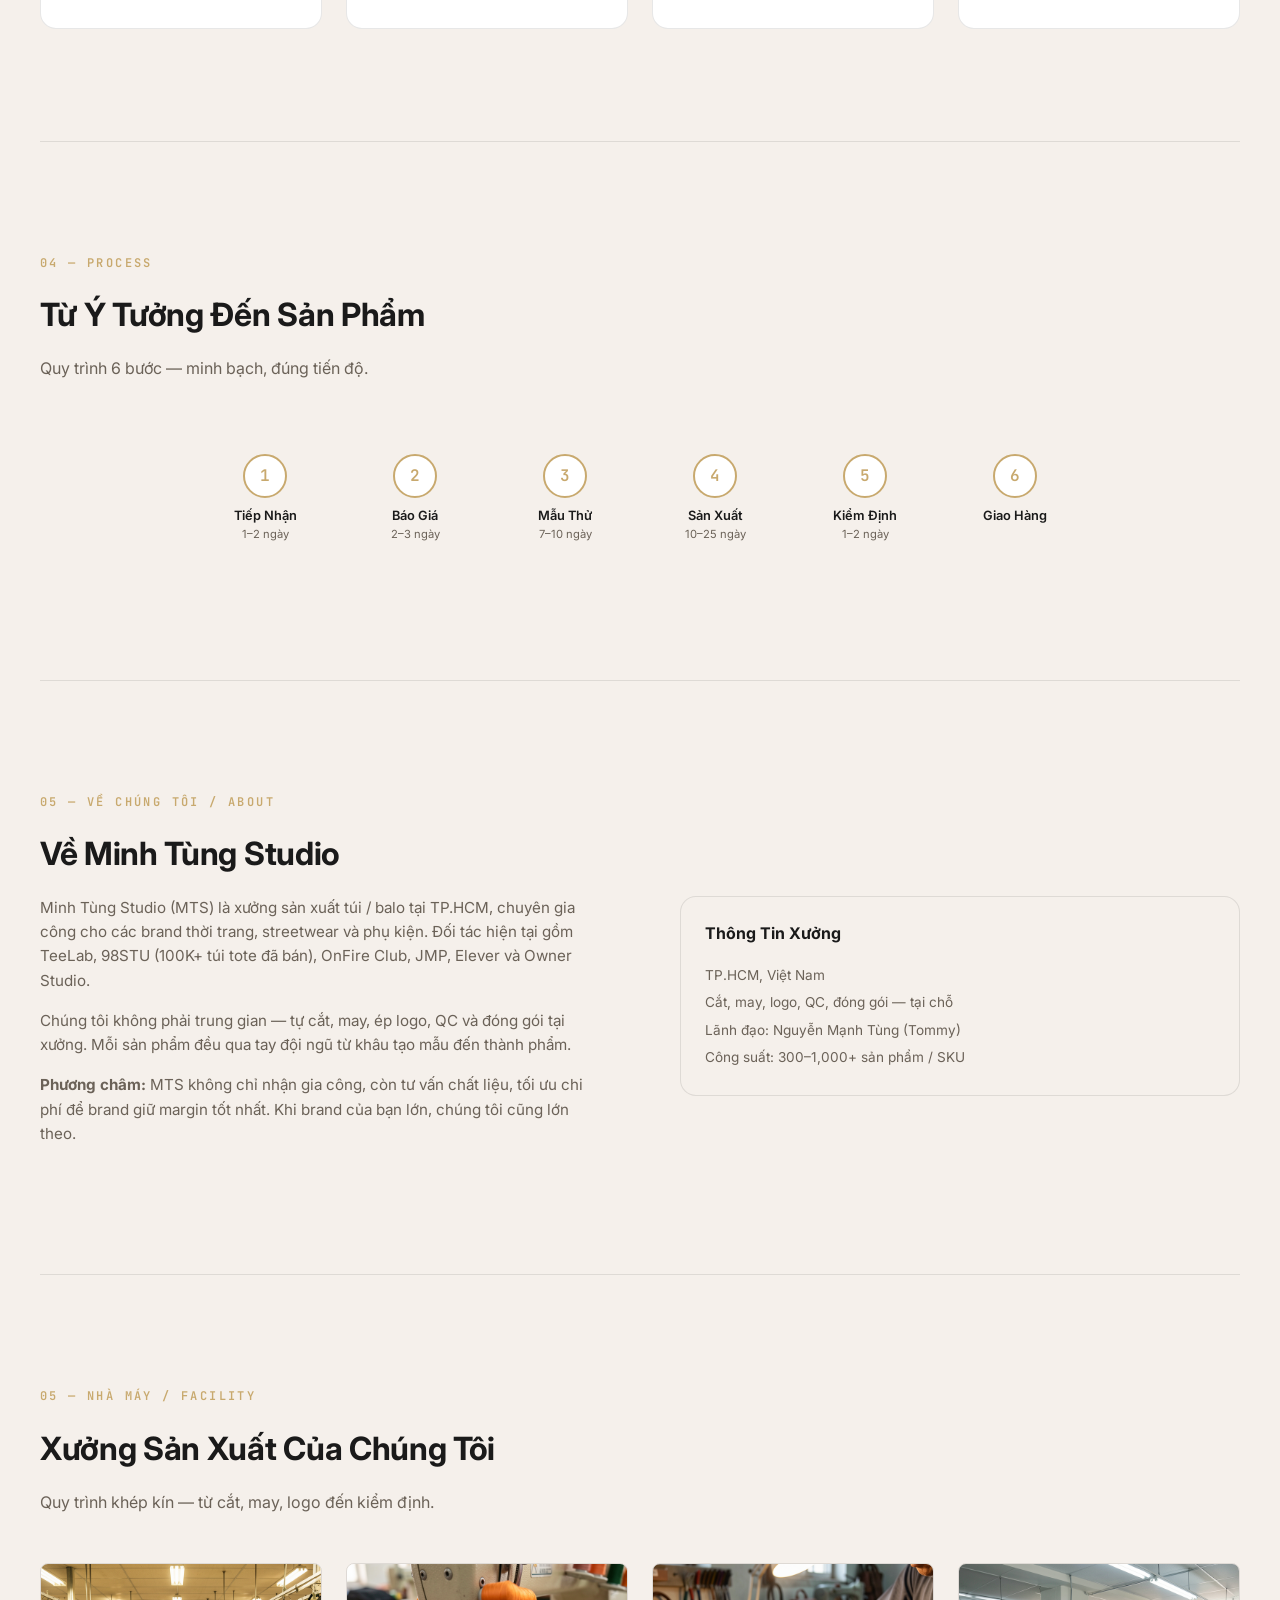
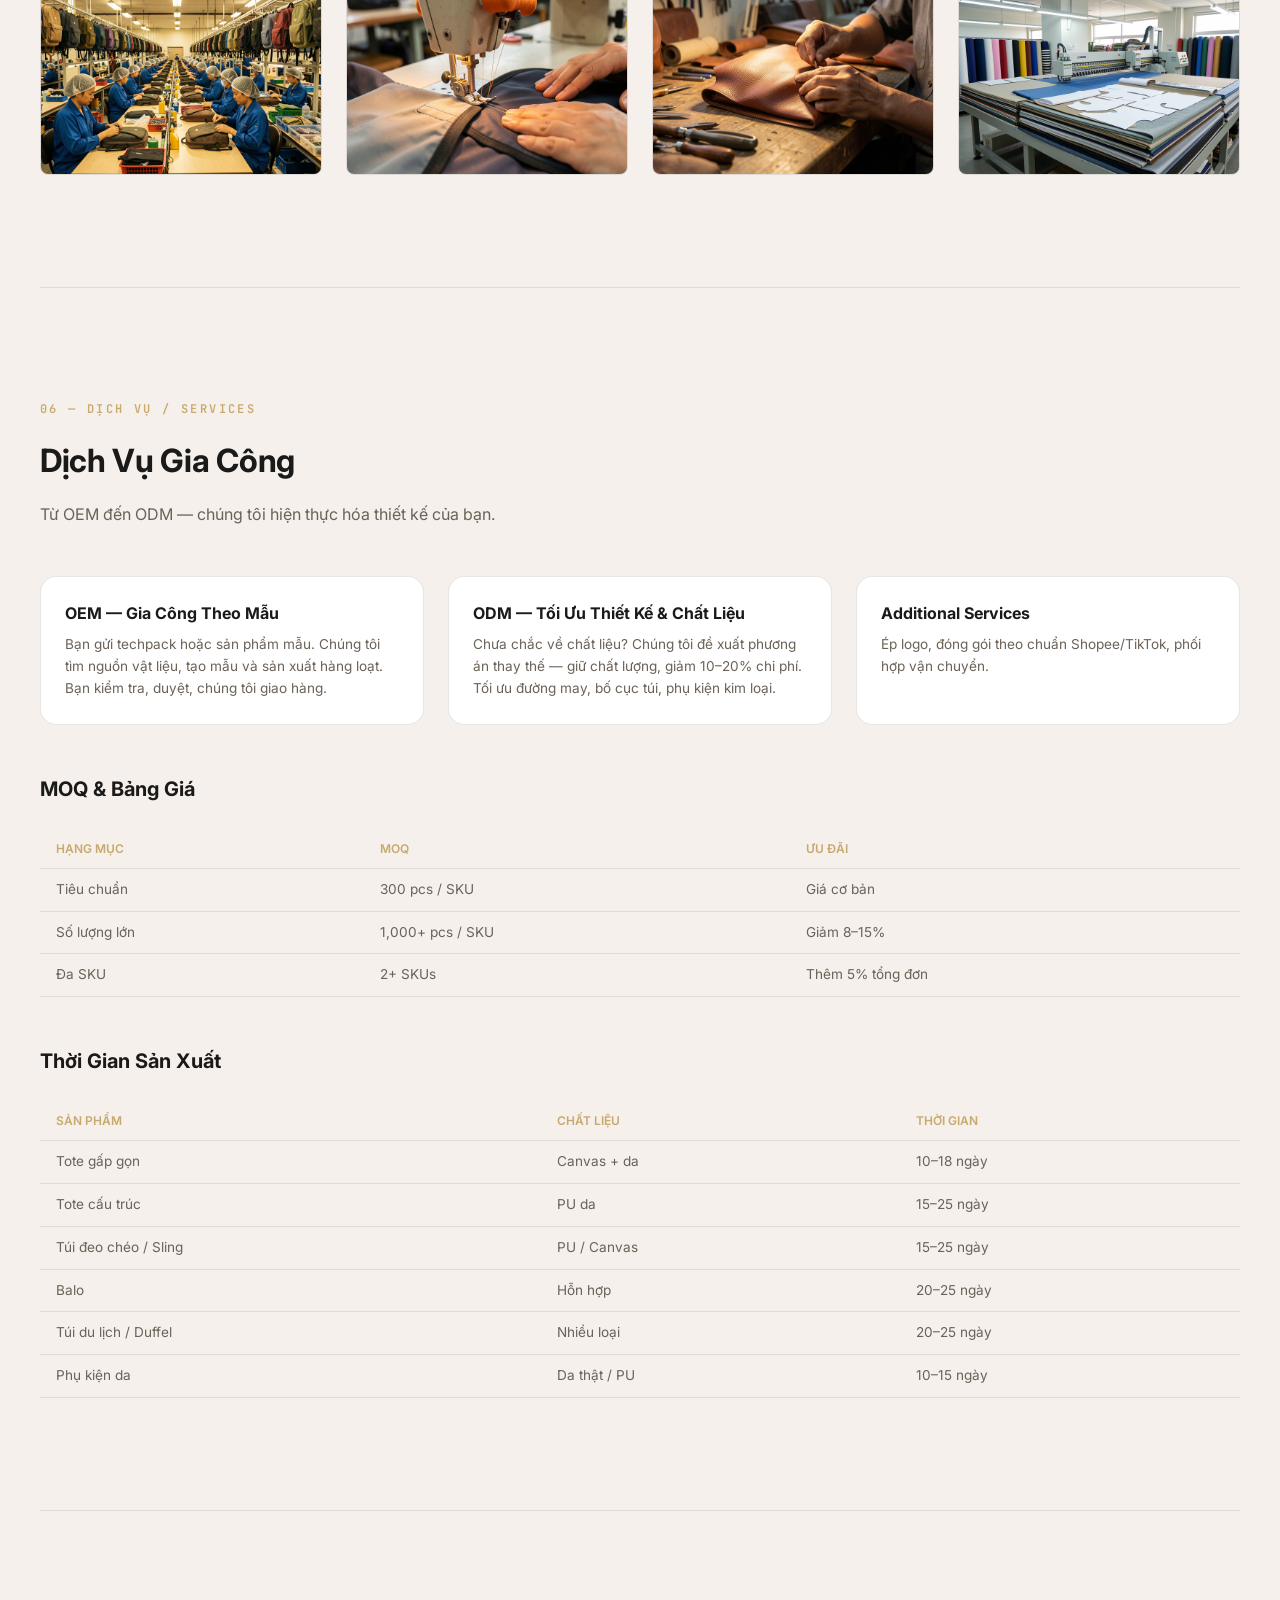
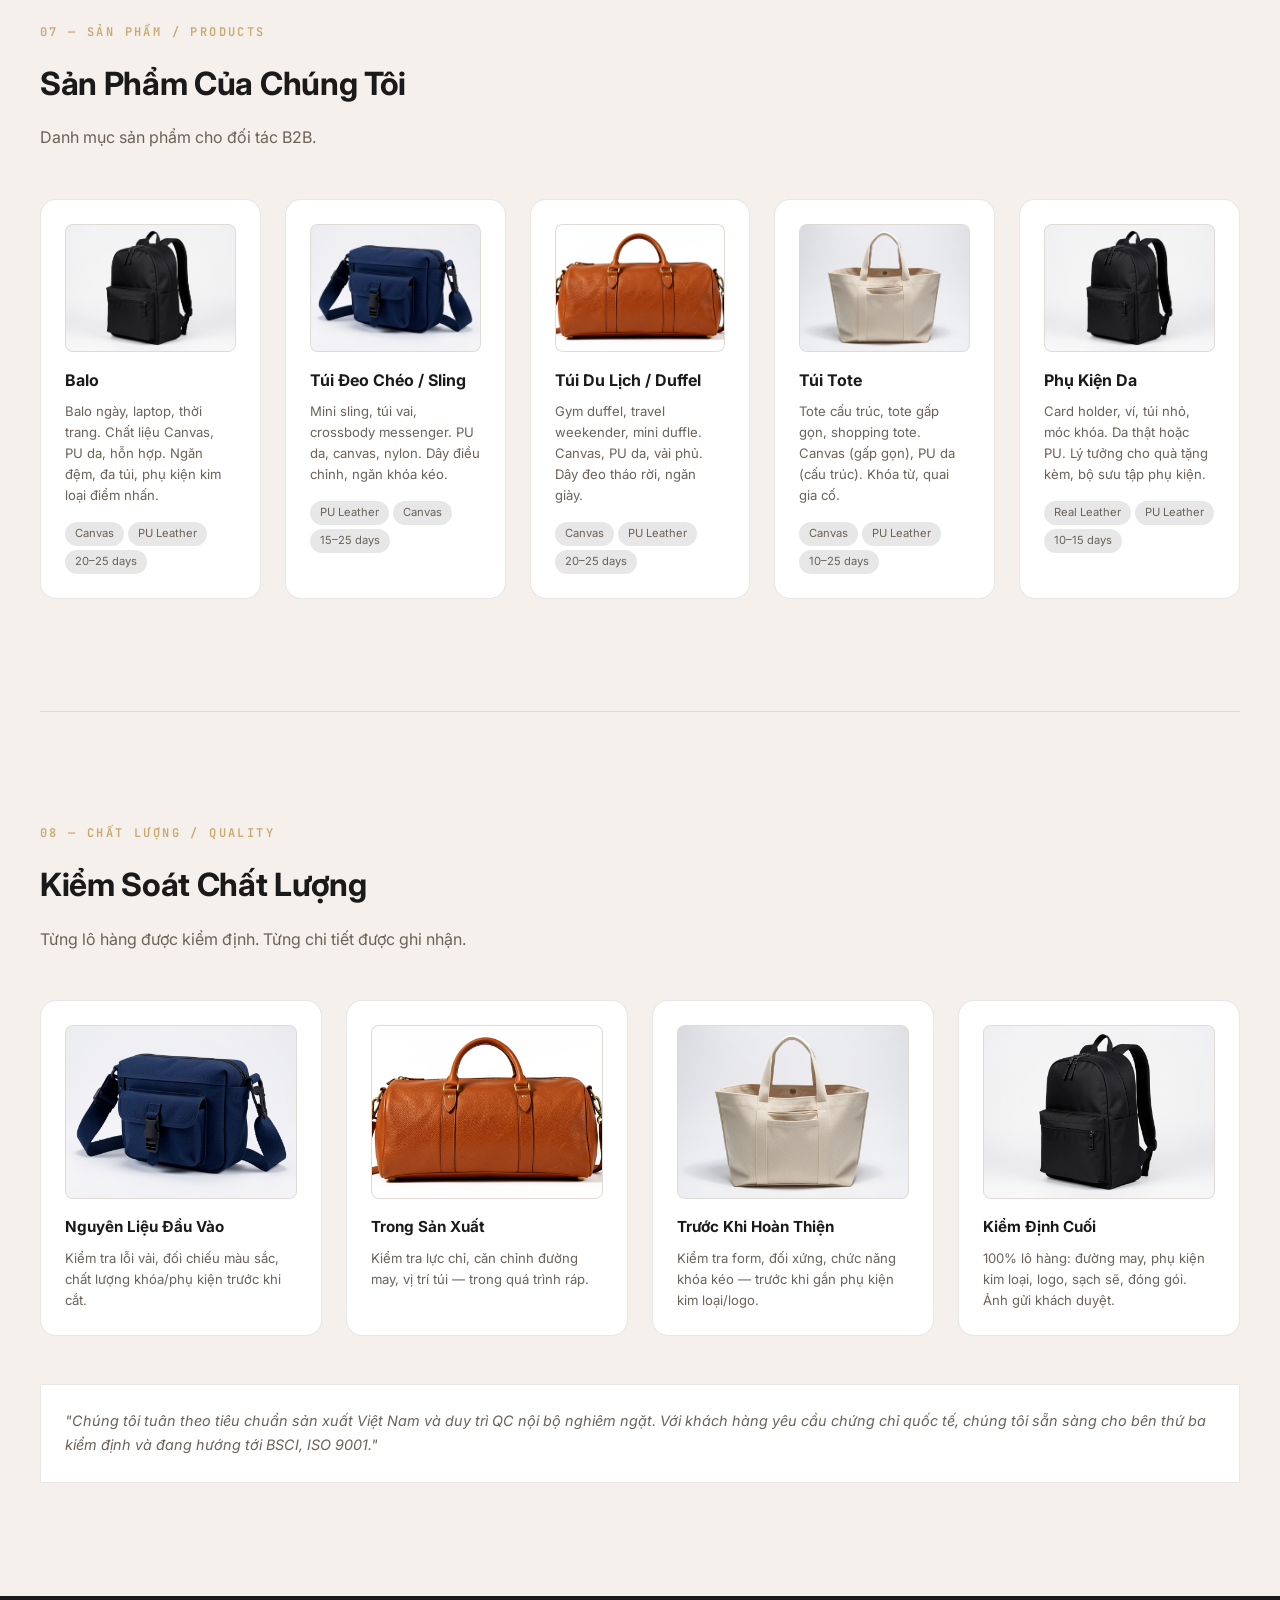
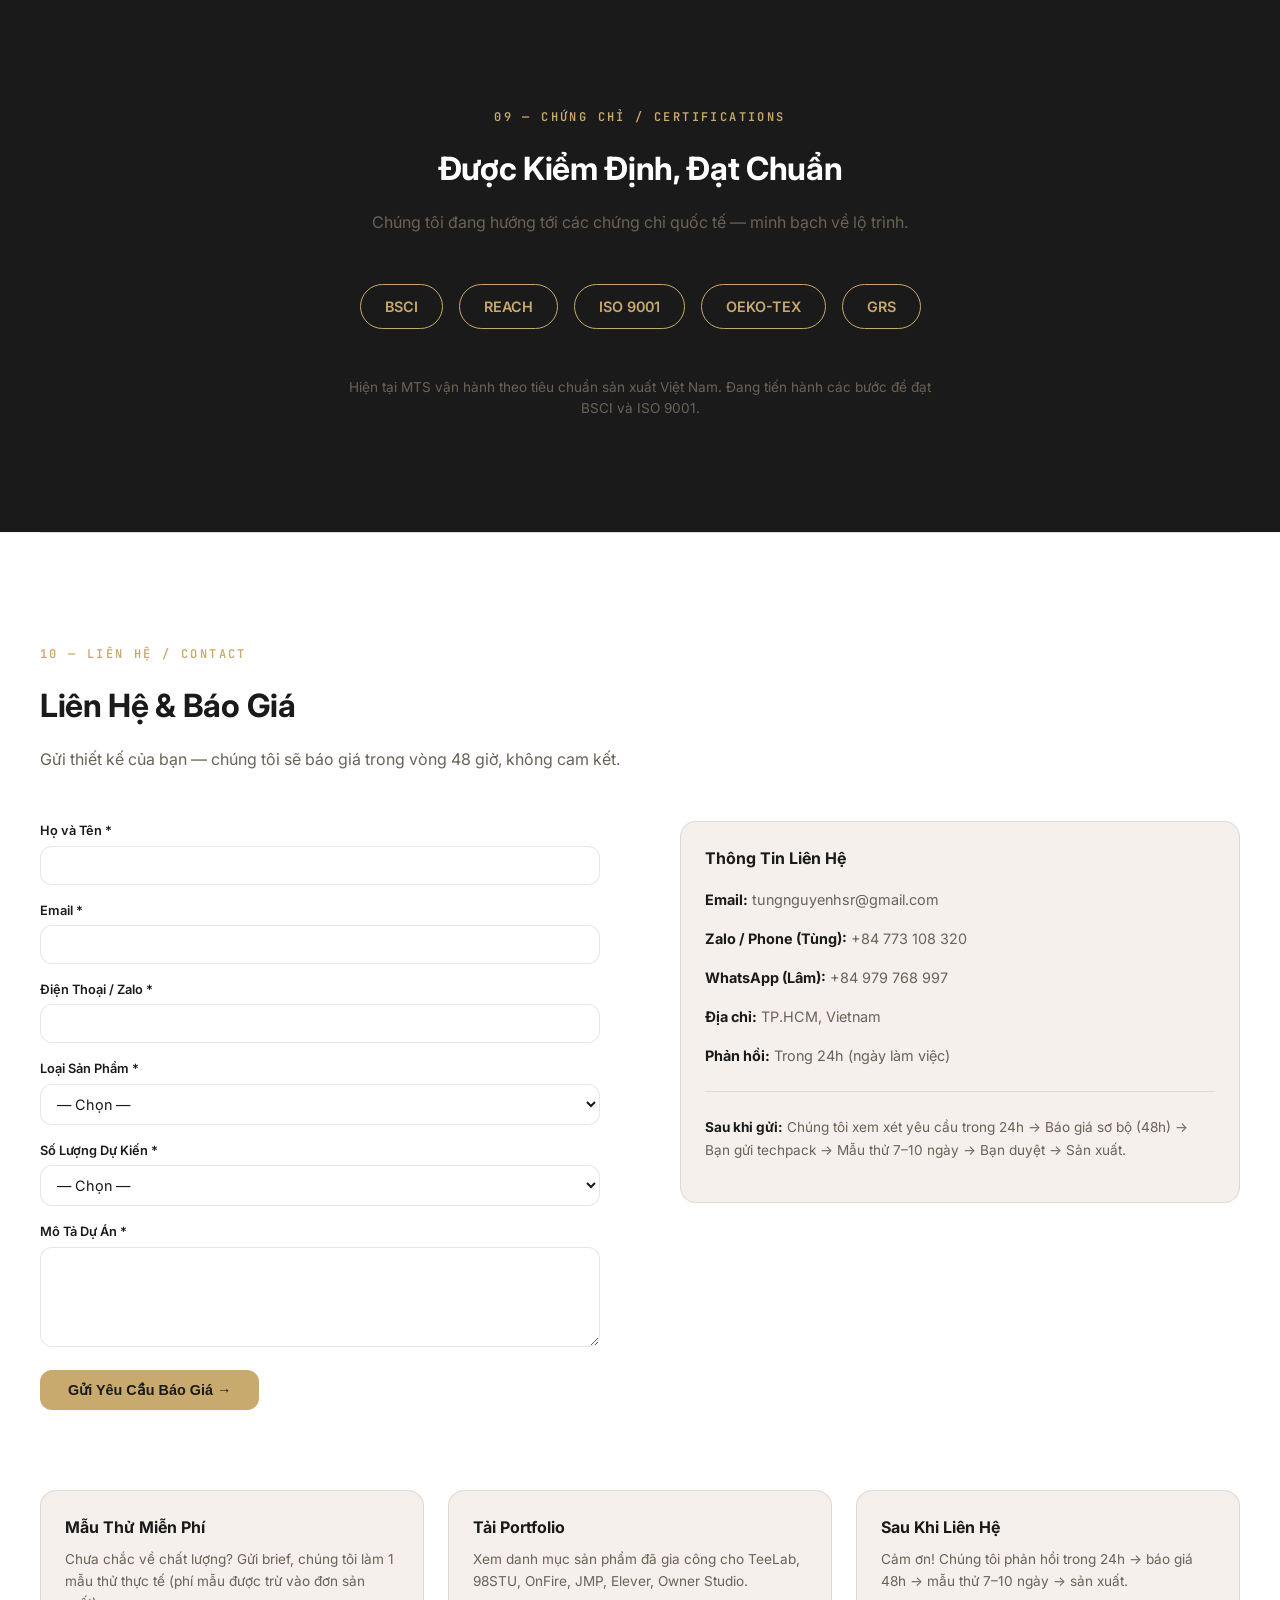
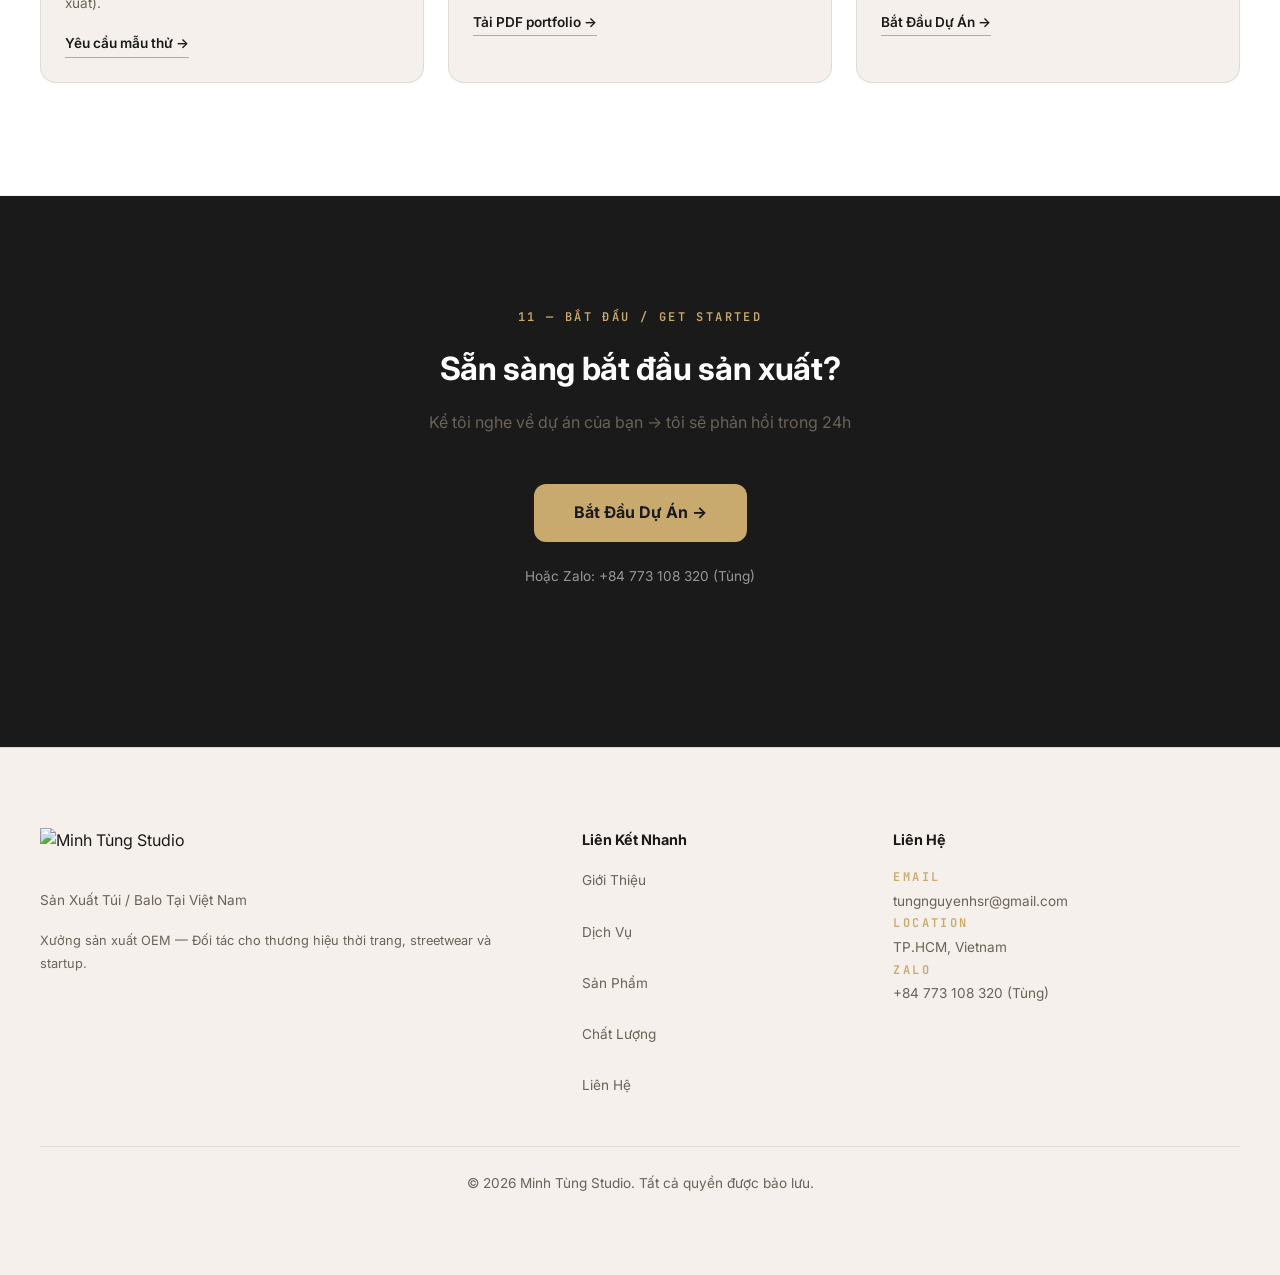
==== commit b4669ffd: "feat: apply MTS wordmark favicon (gold MTS on dark rounded square) + apple-touch-icon" ====
--- a/index.html
+++ b/index.html
@@ -28,7 +28,8 @@
 <meta name="twitter:description" content="Custom bag manufacturing in Vietnam. From 300 pieces. OEM/ODM backpacks, sling bags, totes, duffels for fashion brands.">
 <meta name="twitter:image" content="https://mts-bag.vercel.app/images/og-image.png">
 <meta name="keywords" content="gia công túi xách TP.HCM, OEM backpack Vietnam, custom bag manufacturer, sản xuất balo số lượng ít, OEM sling bag Vietnam">
-<link rel="icon" type="image/svg+xml" href="data:image/svg+xml,%3Csvg width='136' height='136' viewBox='0 0 136 136' xmlns='http://www.w3.org/2000/svg'%3E%3Crect width='136' height='136' rx='30' fill='%231A1A1A'/%3E%3Cpath d='M41 56 A27 27 0 0 1 95 56' fill='none' stroke='%23C8A96E' stroke-width='5.5' stroke-linecap='round'/%3E%3Crect x='30' y='56' width='76' height='64' rx='10' fill='%23C8A96E'/%3E%3Crect x='39' y='90' width='58' height='30' rx='7' fill='none' stroke='%231A1A1A' stroke-width='2.5' opacity='0.22'/%3E%3Cpath d='M44 60 C32 75 30 90 34 108' fill='none' stroke='%23C8A96E' stroke-width='3.5' stroke-linecap='round' opacity='0.65'/%3E%3Cpath d='M92 60 C104 75 106 90 102 108' fill='none' stroke='%23C8A96E' stroke-width='3.5' stroke-linecap='round' opacity='0.65'/%3E%3C/svg%3E">
+<link rel="icon" type="image/svg+xml" href="assets/favicon.svg">
+<link rel="apple-touch-icon" href="assets/favicon.svg">
 <link rel="preconnect" href="https://fonts.googleapis.com">
 <link rel="preconnect" href="https://fonts.gstatic.com" crossorigin>
 <link href="https://fonts.googleapis.com/css2?family=Inter:wght@400;500;600;700;800&family=JetBrains+Mono:wght@400;600&display=swap" rel="stylesheet">
@@ -132,6 +133,7 @@
   display:flex;align-items:center;gap:10px;text-decoration:none;
 }
 .nav-logo svg{width:28px;height:28px;display:block;flex-shrink:0}
+.nav-logo-img{height:38px;width:auto;display:block}
 .nav-logo-text{font-size:1.05rem;font-weight:800;letter-spacing:0.05em;color:var(--color-ink)}
 .nav-logo-text span{color:var(--gold)}
 .nav-links{display:flex;gap:var(--space-md);align-items:center}
@@ -401,6 +403,7 @@
 footer a:hover{color:var(--gold)}
 .footer-logo{display:flex;align-items:center;gap:12px;margin-bottom:var(--space-xs)}
 .footer-logo svg{width:40px;height:40px;display:block;flex-shrink:0}
+.footer-logo-img{height:52px;width:auto;display:block}
 .footer-logo-text{font-size:1.05rem;font-weight:800;letter-spacing:0.05em;color:var(--color-ink)}
 .footer-logo-text span{color:var(--gold)}
 .footer-bottom{
@@ -575,6 +578,7 @@
 .nav-links a.active-link::after{content:"";position:absolute;bottom:-2px;left:0;right:0;height:2px;background:var(--gold);border-radius:1px}
 nav.nav-scrolled{height:40px;box-shadow:var(--elevation-1);background:rgba(245,240,235,0.95);backdrop-filter:blur(8px);-webkit-backdrop-filter:blur(8px)}
 nav.nav-scrolled .nav-logo svg{width:22px;height:22px}
+nav.nav-scrolled .nav-logo-img{height:30px}
 nav.nav-scrolled .nav-logo-text{font-size:0.95rem}
 @media(max-width:768px){
   nav.nav-scrolled{height:40px}
@@ -592,18 +596,7 @@
 <nav>
   <div class="nav-inner">
     <a href="#hero" class="nav-logo" aria-label="Minh Tùng Studio — Home">
-      <svg viewBox="0 0 136 136" xmlns="http://www.w3.org/2000/svg" role="img" aria-hidden="true">
-        <rect width="136" height="136" rx="30" fill="#1A1A1A"/>
-        <path d="M41 56 A27 27 0 0 1 95 56" fill="none" stroke="#C8A96E" stroke-width="5.5" stroke-linecap="round"/>
-        <rect x="30" y="56" width="76" height="64" rx="10" fill="#C8A96E"/>
-        <line x1="38" y1="64" x2="98" y2="64" stroke="#1A1A1A" stroke-width="1.5" stroke-dasharray="3 3" opacity="0.3"/>
-        <rect x="39" y="90" width="58" height="30" rx="7" fill="none" stroke="#1A1A1A" stroke-width="2.5" opacity="0.22"/>
-        <line x1="48" y1="100" x2="88" y2="100" stroke="#1A1A1A" stroke-width="2" stroke-linecap="round" opacity="0.4"/>
-        <circle cx="88" cy="100" r="2.5" fill="#1A1A1A" opacity="0.4"/>
-        <path d="M44 60 C32 75 30 90 34 108" fill="none" stroke="#C8A96E" stroke-width="3.5" stroke-linecap="round" opacity="0.65"/>
-        <path d="M92 60 C104 75 106 90 102 108" fill="none" stroke="#C8A96E" stroke-width="3.5" stroke-linecap="round" opacity="0.65"/>
-      </svg>
-      <span class="nav-logo-text">MINH TÙNG <span>STUDIO</span></span>
+      <img src="assets/mts-logo-dark.svg" alt="Minh Tùng Studio" class="nav-logo-img">
     </a>
     <input type="checkbox" id="menu-toggle">
     <label for="menu-toggle" class="hamburger" aria-label="Toggle navigation menu"><span></span><span></span><span></span></label>
@@ -636,12 +629,12 @@
     <div lang="vi">
       <h1 class="hero-h1">Gia Công Túi / Balo<br>Tại Việt Nam</h1>
       <h2 class="hero-h2">Từ 300 Sản Phẩm</h2>
-      <p class="hero-p">Minh Tùng Studio chuyên sản xuất túi, balo, cặp cho các thương hiệu thời trang, streetwear và startup. OEM / ODM — MOQ linh hoạt, báo giá minh bạch.</p>
+      <p class="hero-p">Minh Tùng Studio là đối tác sản xuất túi, balo, cặp cho các thương hiệu thời trang, streetwear và startup. OEM / ODM — MOQ linh hoạt, báo giá minh bạch.</p>
     </div>
     <div lang="en">
       <h2 class="hero-h1">Custom Bag Manufacturing<br>in Vietnam</h2>
       <h2 class="hero-h2">From 300 Pieces</h2>
-      <p class="hero-p">Minh Tùng Studio partners with fashion brands, streetwear labels, and startups to develop and manufacture custom backpacks, sling bags, duffels, totes, and leather accessories.</p>
+      <p class="hero-p">Minh Tùng Studio is your production partner — working with fashion brands, streetwear labels, and startups to develop and manufacture custom backpacks, sling bags, duffels, totes, and leather accessories.</p>
     </div>
     <div class="hero-btns">
       <a href="#contact" class="btn-primary" lang="vi" data-ga="hero-start-project">Bắt Đầu Dự Án →</a>
@@ -1184,18 +1177,7 @@
   <div class="footer-inner">
     <div>
       <div class="footer-logo">
-        <svg viewBox="0 0 136 136" xmlns="http://www.w3.org/2000/svg" role="img" aria-hidden="true">
-          <rect width="136" height="136" rx="30" fill="#1A1A1A"/>
-          <path d="M41 56 A27 27 0 0 1 95 56" fill="none" stroke="#C8A96E" stroke-width="5.5" stroke-linecap="round"/>
-          <rect x="30" y="56" width="76" height="64" rx="10" fill="#C8A96E"/>
-          <line x1="38" y1="64" x2="98" y2="64" stroke="#1A1A1A" stroke-width="1.5" stroke-dasharray="3 3" opacity="0.3"/>
-          <rect x="39" y="90" width="58" height="30" rx="7" fill="none" stroke="#1A1A1A" stroke-width="2.5" opacity="0.22"/>
-          <line x1="48" y1="100" x2="88" y2="100" stroke="#1A1A1A" stroke-width="2" stroke-linecap="round" opacity="0.4"/>
-          <circle cx="88" cy="100" r="2.5" fill="#1A1A1A" opacity="0.4"/>
-          <path d="M44 60 C32 75 30 90 34 108" fill="none" stroke="#C8A96E" stroke-width="3.5" stroke-linecap="round" opacity="0.65"/>
-          <path d="M92 60 C104 75 106 90 102 108" fill="none" stroke="#C8A96E" stroke-width="3.5" stroke-linecap="round" opacity="0.65"/>
-        </svg>
-        <span class="footer-logo-text">MINH TÙNG <span>STUDIO</span></span>
+        <img src="assets/mts-logo-light.svg" alt="Minh Tùng Studio" class="footer-logo-img">
       </div>
       <p lang="vi">Sản Xuất Túi / Balo Tại Việt Nam</p>
       <p lang="en">Bag & Backpack Manufacturing in Vietnam</p>
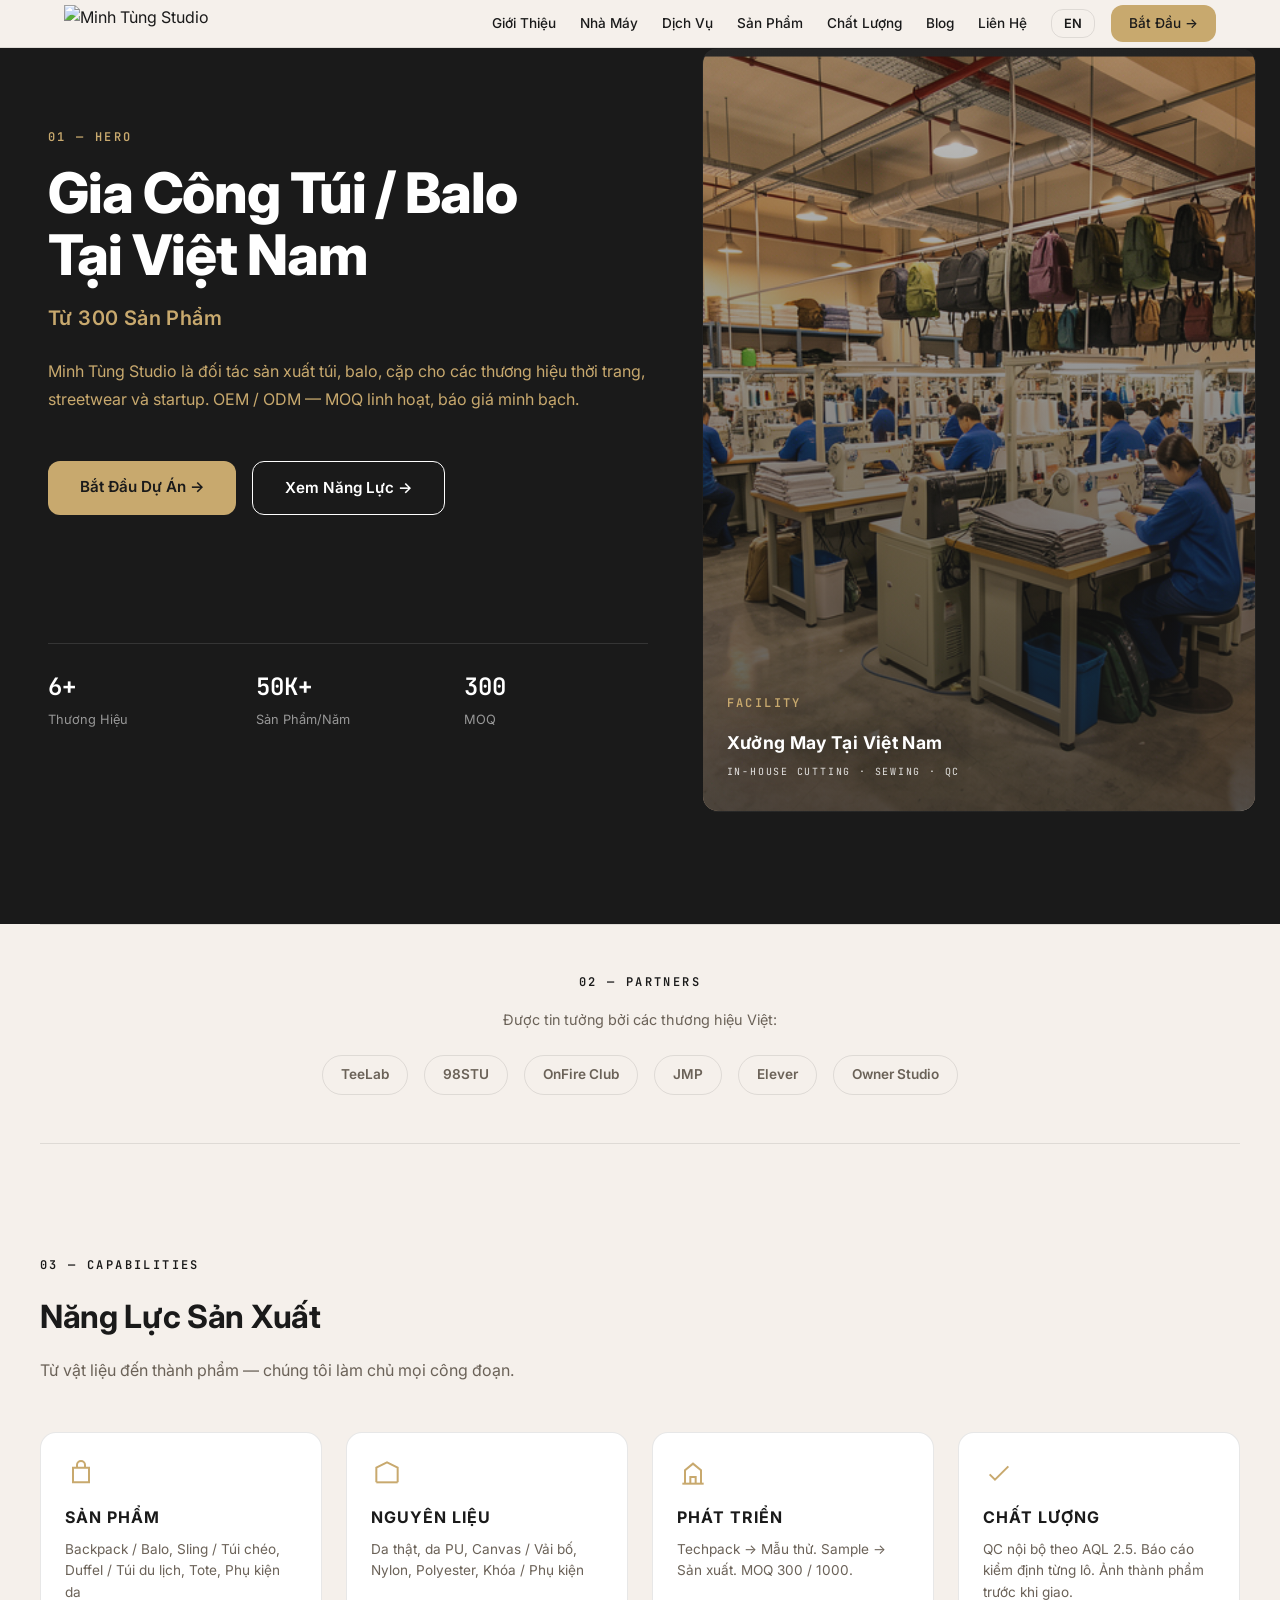
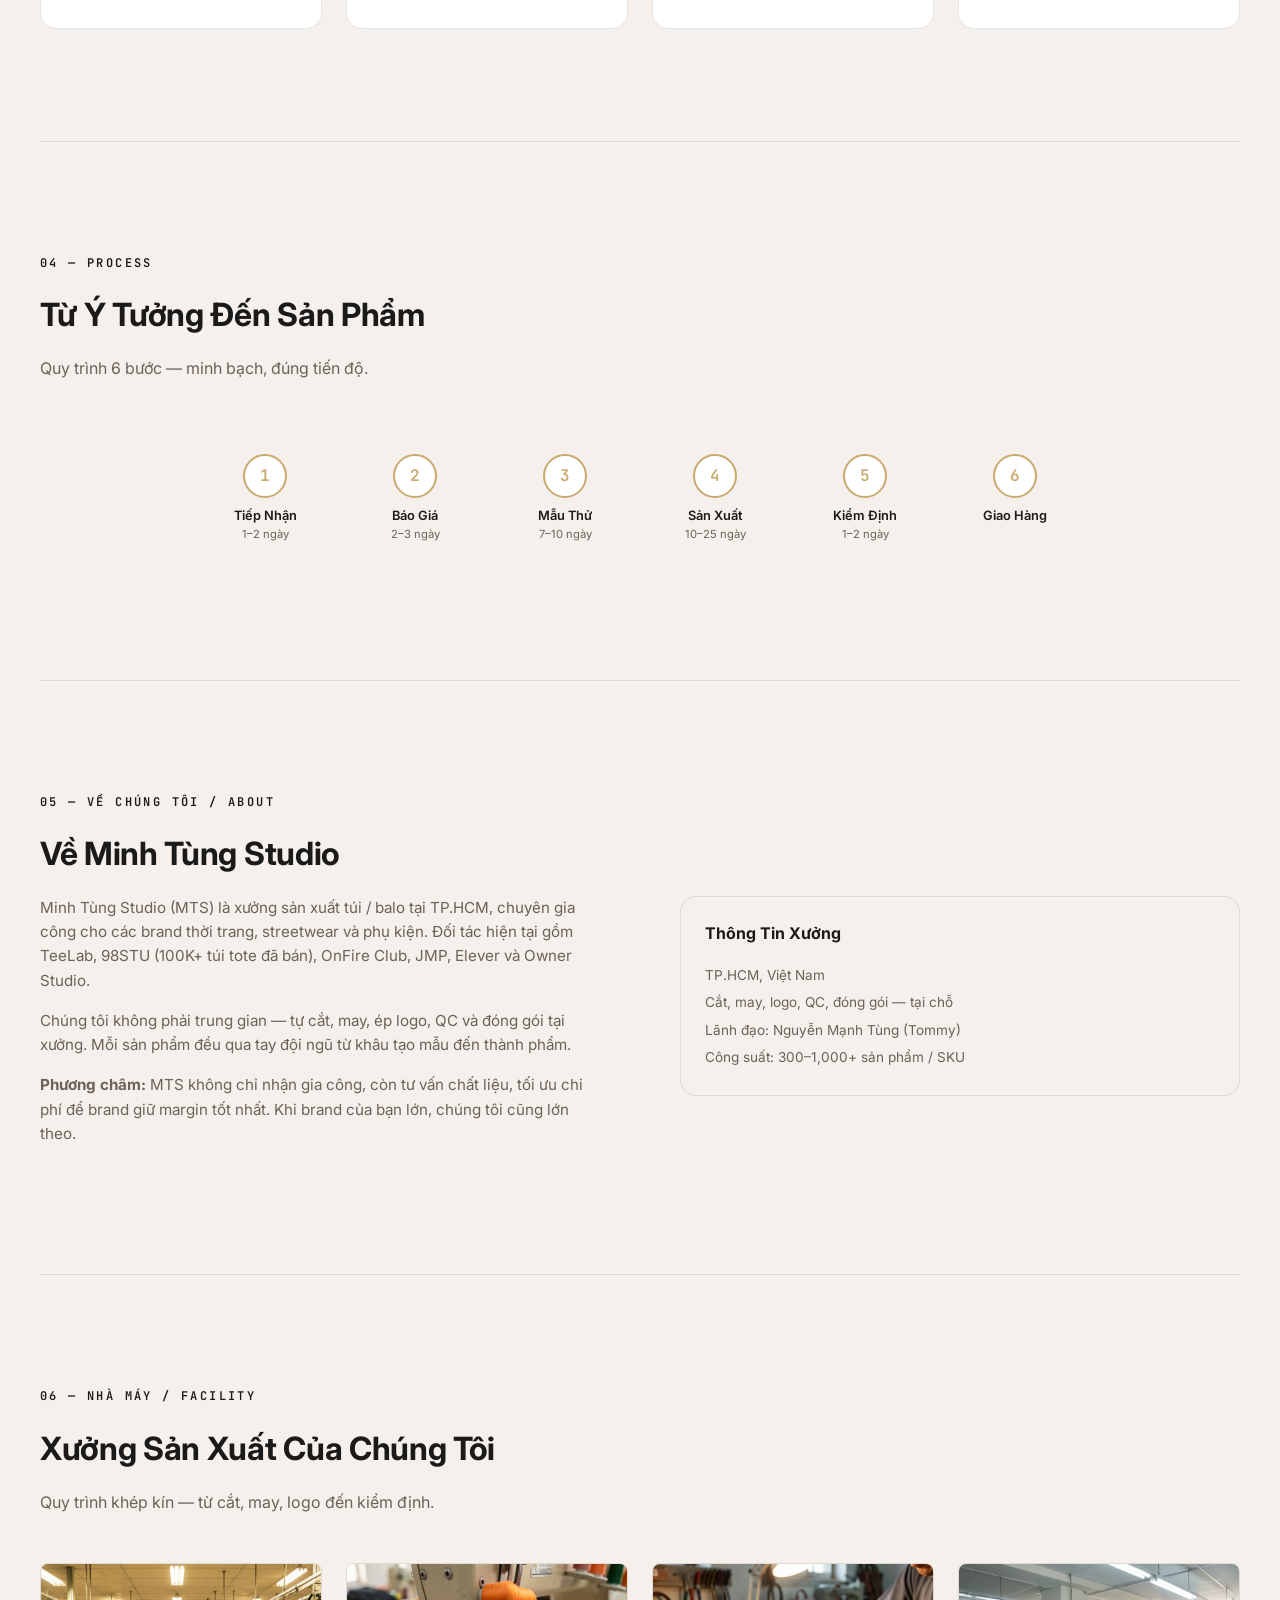
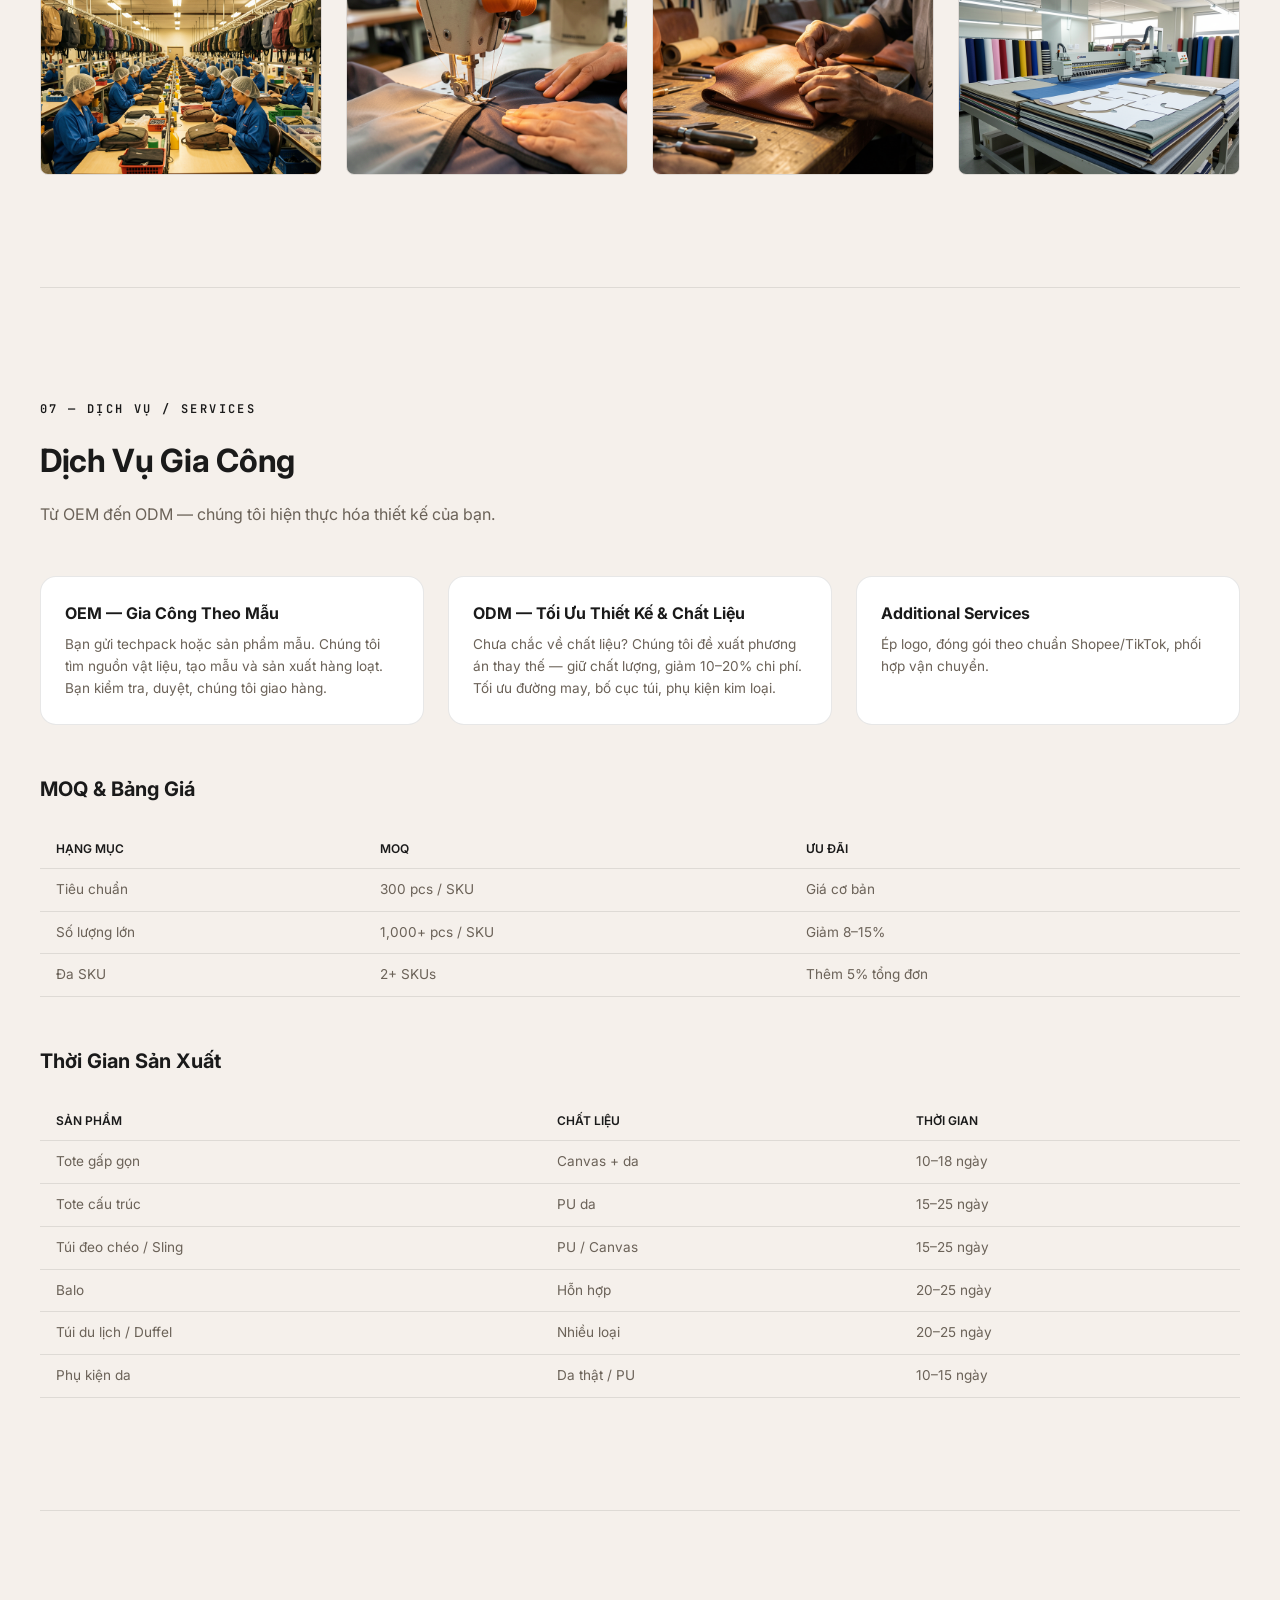
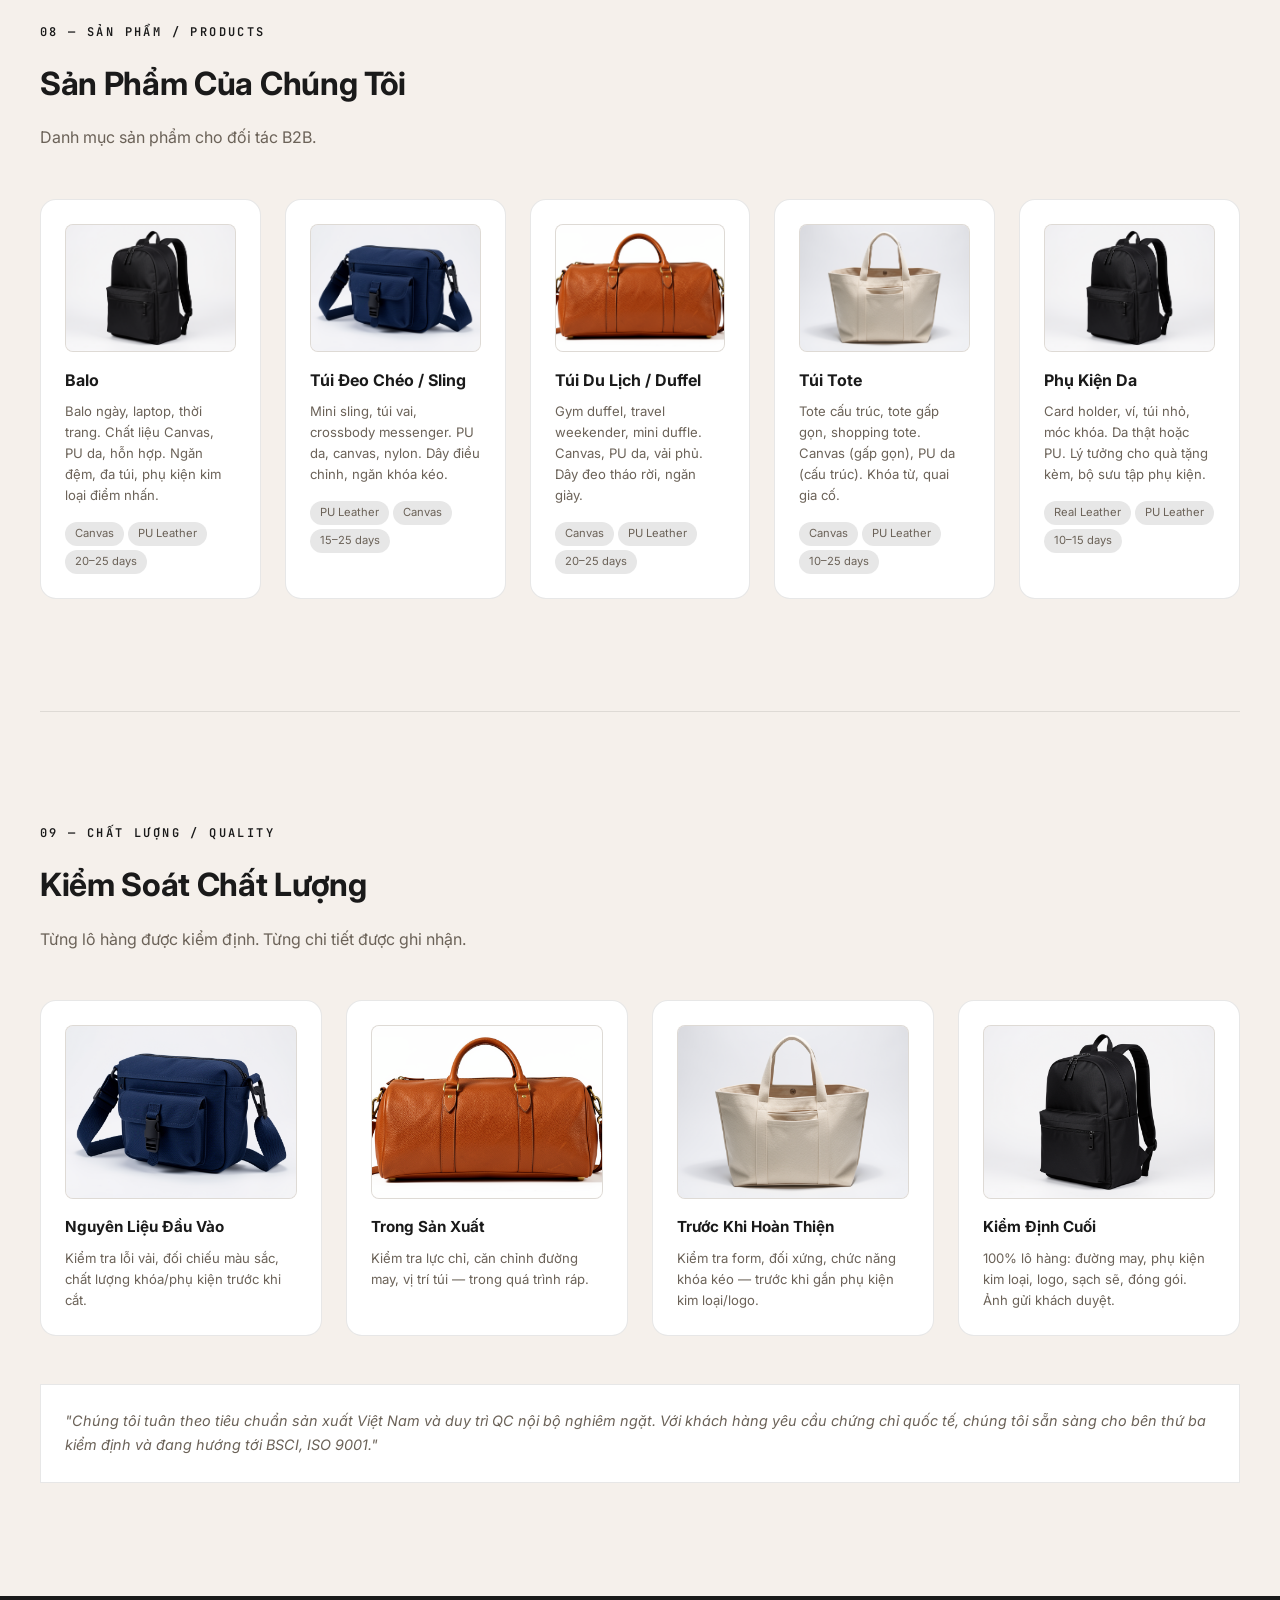
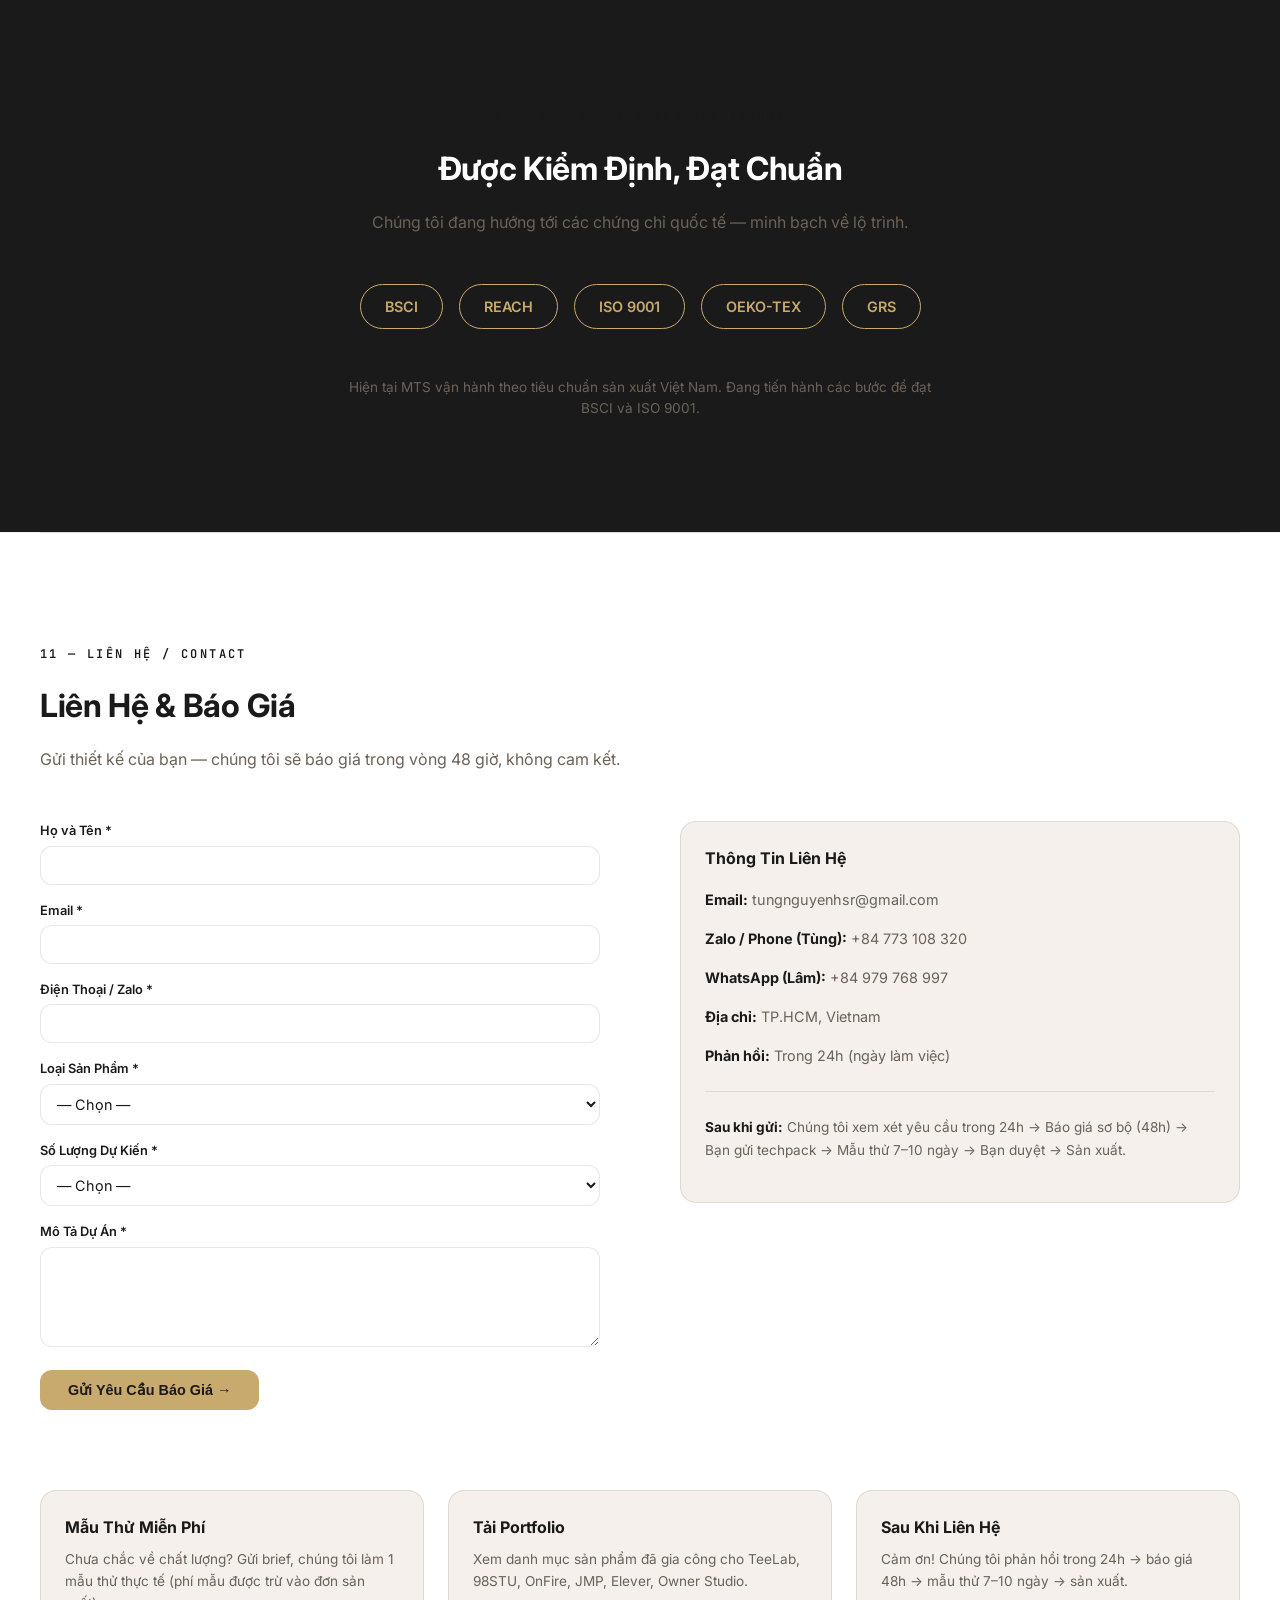
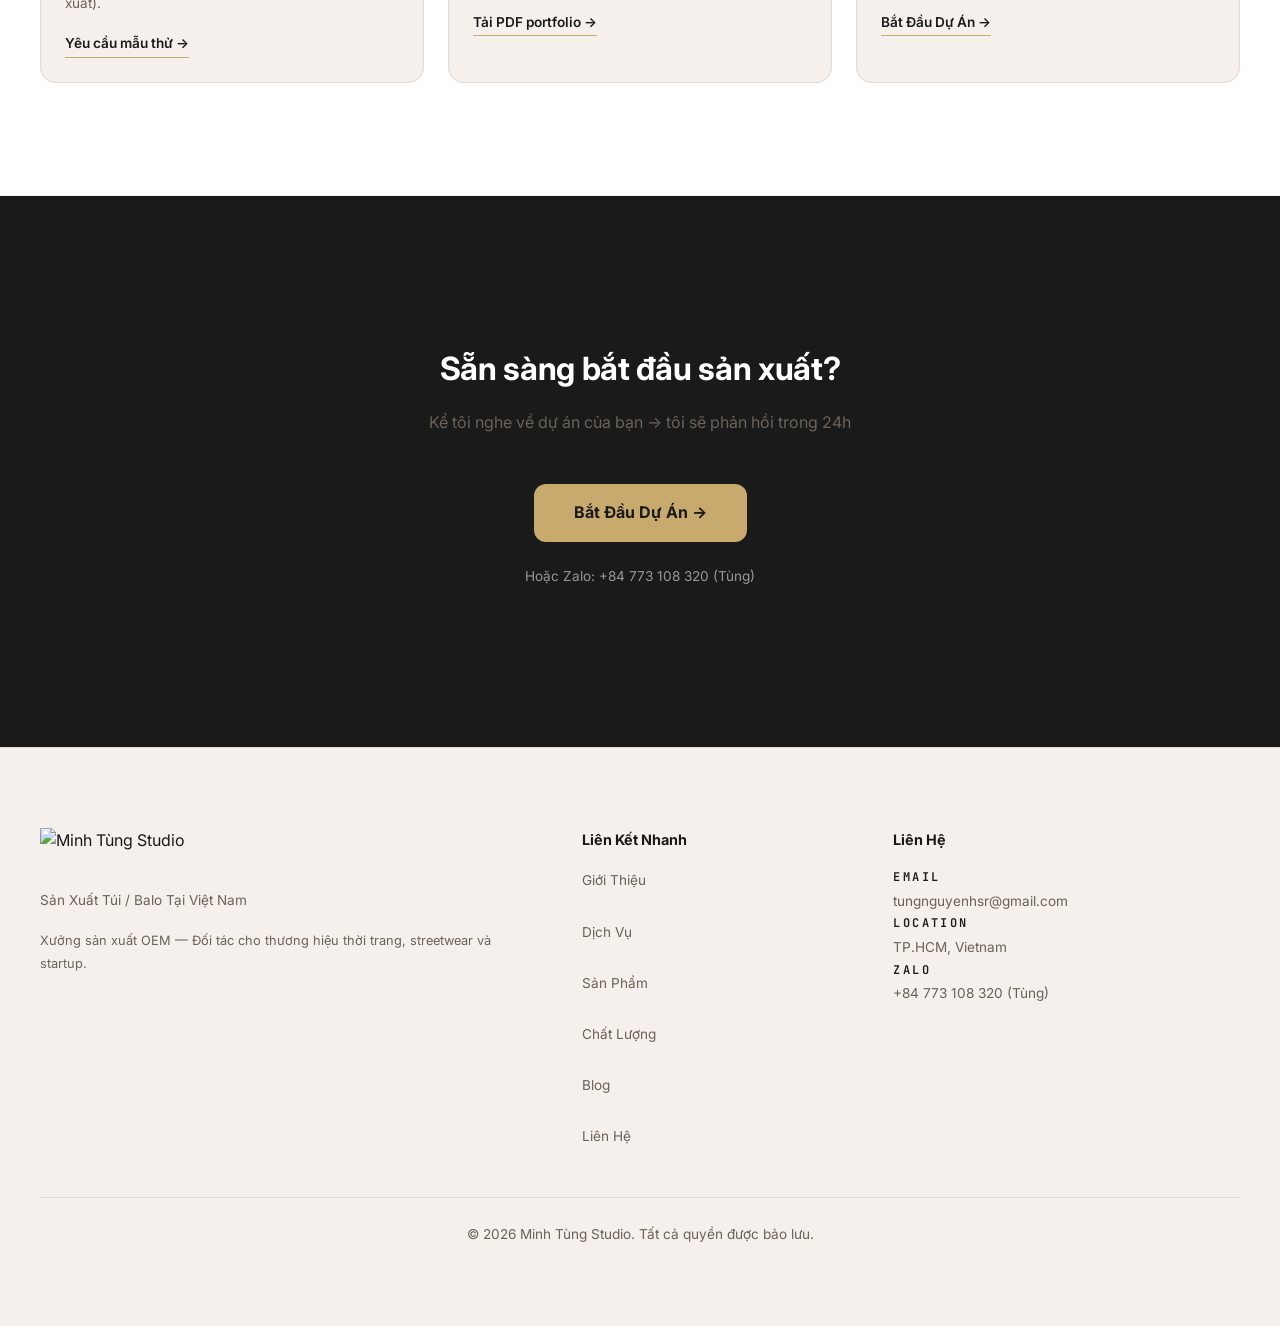
==== commit 11676eb3: "Add system-preference dark mode (prefers-color-scheme)" ====
--- a/index.html
+++ b/index.html
@@ -44,6 +44,7 @@
 
 /* ===== DESIGN TOKENS (Astryx-style system, MTS brand) ===== */
 :root{
+  color-scheme:light dark;
   /* --- Color --- */
   --color-bg:#F5F0EB;          /* cream */
   --color-surface:#FFFFFF;     /* card surface */
@@ -54,6 +55,8 @@
   --color-muted:#6B6258;
   --color-border:#E2D9CC;
   --color-border-dark:#2A2A2A;
+  --section-dark:#1A1A1A;      /* always-dark bg: hero/cert/cta */
+  --color-on-dark:#FFFFFF;     /* always-light text on dark sections */
 
   /* --- Typography --- */
   --font-sans:'Inter',-apple-system,system-ui,sans-serif;
@@ -179,9 +182,11 @@
   font-family:var(--font-mono);
   font-size:0.75rem;font-weight:600;
   letter-spacing:0.2em;text-transform:uppercase;
-  color:var(--gold);margin-bottom:var(--space-sm);
+  color:var(--color-ink);margin-bottom:var(--space-sm);
   display:block;
 }
+/* gold eyebrow only on dark sections (hero is ink bg) */
+#hero .mono-label{color:var(--gold)}
 .divider{
   border:0;height:1px;background:var(--border);
   margin:0 auto;max-width:var(--max-w);
@@ -193,7 +198,7 @@
 
 /* ===== HERO ===== */
 #hero{
-  background:var(--primary);color:var(--color-surface);min-height:80vh;
+  background:var(--section-dark);color:var(--color-on-dark);min-height:80vh;
   display:flex;align-items:center;padding-top:48px;
 }
 .hero-content{
@@ -231,7 +236,7 @@
 .btn-primary:active{transform:scale(0.97)}
 .btn-primary:disabled{opacity:0.5;cursor:not-allowed;pointer-events:none}
 .btn-secondary{
-  border:1px solid var(--color-surface);color:var(--color-surface);padding:14px 32px;border-radius:var(--radius-md);
+  border:1px solid var(--color-on-dark);color:var(--color-on-dark);padding:14px 32px;border-radius:var(--radius-md);
   font-weight:600;font-size:0.95rem;transition:all var(--motion-fast);display:inline-block;
 }
 .btn-secondary:hover{background:rgba(255,255,255,0.1)}
@@ -242,7 +247,7 @@
   border-top:1px solid var(--dark-border);padding-top:var(--space-md);
 }
 .stat-num{
-  font-family:var(--font-mono);font-size:1.5rem;font-weight:600;color:var(--color-surface);
+  font-family:var(--font-mono);font-size:1.5rem;font-weight:600;color:var(--color-on-dark);
 }
 .stat-label{font-size:0.8rem;color:var(--muted);margin-top:4px}
 
@@ -272,7 +277,7 @@
 .cap-card:hover{border-color:var(--gold)}
 .cap-icon{margin-bottom:var(--space-sm);color:var(--gold)}
 .cap-icon svg{width:32px;height:32px;display:block}
-.cap-title{font-size:1rem;font-weight:700;color:var(--gold);text-transform:uppercase;margin-bottom:var(--space-xs);letter-spacing:0.06em}
+.cap-title{font-size:1rem;font-weight:700;color:var(--color-ink);text-transform:uppercase;margin-bottom:var(--space-xs);letter-spacing:0.06em}
 .cap-text{font-size:0.85rem;color:var(--muted);line-height:1.6}
 
 /* ===== PROCESS TIMELINE ===== */
@@ -324,7 +329,7 @@
 .lead-time-table th,.lead-time-table td{
   padding:10px var(--space-sm);text-align:left;border-bottom:1px solid var(--border);
 }
-.lead-time-table th{font-weight:600;color:var(--gold);text-transform:uppercase;font-size:0.75rem}
+.lead-time-table th{font-weight:600;color:var(--color-ink);text-transform:uppercase;font-size:0.75rem}
 .lead-time-table td{color:var(--muted)}
 
 /* ===== PRODUCTS ===== */
@@ -363,8 +368,8 @@
 .qc-step p{font-size:0.82rem;color:var(--muted);line-height:1.6}
 
 /* ===== CERTIFICATIONS ===== */
-#certifications{background:var(--primary);color:var(--color-surface);text-align:center}
-#certifications .section-title{color:var(--color-surface)}
+#certifications{background:var(--section-dark);color:var(--color-on-dark);text-align:center}
+#certifications .section-title{color:var(--color-on-dark)}
 #certifications .section-sub{color:var(--muted);margin:0 auto var(--space-lg)}
 .cert-badges{
   display:flex;flex-wrap:wrap;gap:var(--space-sm);justify-content:center;
@@ -376,7 +381,7 @@
 
 /* ===== CTA ===== */
 #cta{
-  background:var(--primary);color:var(--color-surface);text-align:center;
+  background:var(--section-dark);color:var(--color-on-dark);text-align:center;
   padding:var(--space-2xl) var(--space-md);
 }
 #cta h2{font-size:clamp(1.5rem,3vw,2rem);font-weight:700;margin-bottom:var(--space-sm);letter-spacing:-0.01em}
@@ -524,7 +529,7 @@
 .hero-visual{position:relative;border-radius:var(--radius-lg);overflow:hidden;border:1px solid var(--border)}
 .hero-visual .hero-img{position:absolute;inset:0;width:100%;height:100%}
 .hero-visual::after{content:"";position:absolute;inset:0;background:linear-gradient(180deg,rgba(26,26,26,0.25) 0%,rgba(26,26,26,0.75) 100%)}
-.hero-overlay{position:absolute;left:var(--space-md);bottom:var(--space-md);right:var(--space-md);z-index:2;color:var(--color-surface);text-shadow:0 2px 20px rgba(26,26,26,0.85)}
+.hero-overlay{position:absolute;left:var(--space-md);bottom:var(--space-md);right:var(--space-md);z-index:2;color:var(--color-on-dark);text-shadow:0 2px 20px rgba(26,26,26,0.85)}
 .hero-overlay .mono-label{color:var(--color-accent)}
 .hero-overlay h3{font-size:1.1rem;font-weight:700;margin-top:var(--space-xs);letter-spacing:0.02em}
 .hero-factory-tag{font-family:var(--font-mono);font-size:var(--fs-mono);letter-spacing:0.18em;text-transform:uppercase;opacity:0.85}
@@ -576,13 +581,24 @@
 #back-to-top svg{width:20px;height:20px}
 .nav-links a.active-link{color:var(--gold);position:relative}
 .nav-links a.active-link::after{content:"";position:absolute;bottom:-2px;left:0;right:0;height:2px;background:var(--gold);border-radius:1px}
-nav.nav-scrolled{height:40px;box-shadow:var(--elevation-1);background:rgba(245,240,235,0.95);backdrop-filter:blur(8px);-webkit-backdrop-filter:blur(8px)}
+nav.nav-scrolled{height:40px;box-shadow:var(--elevation-1);background:var(--color-bg);backdrop-filter:blur(8px);-webkit-backdrop-filter:blur(8px)}
 nav.nav-scrolled .nav-logo svg{width:22px;height:22px}
 nav.nav-scrolled .nav-logo-img{height:30px}
 nav.nav-scrolled .nav-logo-text{font-size:0.95rem}
 @media(max-width:768px){
   nav.nav-scrolled{height:40px}
   #back-to-top{bottom:16px;right:16px;width:44px;height:44px}
+}
+
+/* ===== DARK MODE (system preference) ===== */
+@media (prefers-color-scheme: dark){
+  :root{
+    --color-bg:#161616; --color-surface:#242424; --color-ink:#F5F0EB;
+    --color-ink-soft:#2E2E2E; --color-accent:#C8A96E; --color-muted:#B5A791;
+    --color-border:#2E2E2E; --color-border-dark:#0E0E0E;
+    --border-light:rgba(255,255,255,0.14); --border-dark:rgba(0,0,0,0.5);
+    --section-dark:#0E0E0E; --color-on-dark:#F5F0EB;
+  }
 }
 </style>
 
@@ -611,6 +627,8 @@
       <a href="#products" lang="en">Products</a>
       <a href="#quality" lang="vi">Chất Lượng</a>
       <a href="#quality" lang="en">Quality</a>
+      <a href="blog.html" lang="vi">Blog</a>
+      <a href="blog.html" lang="en">Blog</a>
       <a href="#contact" lang="vi">Liên Hệ</a>
       <a href="#contact" lang="en">Contact</a>
       <div class="nav-actions">
@@ -632,7 +650,7 @@
       <p class="hero-p">Minh Tùng Studio là đối tác sản xuất túi, balo, cặp cho các thương hiệu thời trang, streetwear và startup. OEM / ODM — MOQ linh hoạt, báo giá minh bạch.</p>
     </div>
     <div lang="en">
-      <h2 class="hero-h1">Custom Bag Manufacturing<br>in Vietnam</h2>
+      <h1 class="hero-h1">Custom Bag Manufacturing<br>in Vietnam</h1>
       <h2 class="hero-h2">From 300 Pieces</h2>
       <p class="hero-p">Minh Tùng Studio is your production partner — working with fashion brands, streetwear labels, and startups to develop and manufacture custom backpacks, sling bags, duffels, totes, and leather accessories.</p>
     </div>
@@ -823,7 +841,7 @@
 <!-- ===== FACTORY / FACILITY GALLERY ===== -->
 <section id="factory">
   <div class="section-inner reveal">
-    <span class="mono-label">05 — NHÀ MÁY / FACILITY</span>
+    <span class="mono-label">06 — NHÀ MÁY / FACILITY</span>
     <h2 class="section-title" lang="vi">Xưởng Sản Xuất Của Chúng Tôi</h2>
     <h2 class="section-title" lang="en">Inside Our Workshop</h2>
     <p class="section-sub" lang="vi">Quy trình khép kín — từ cắt, may, logo đến kiểm định.</p>
@@ -842,7 +860,7 @@
 <!-- ===== SERVICES ===== -->
 <section id="services">
   <div class="section-inner reveal">
-    <span class="mono-label">06 — DỊCH VỤ / SERVICES</span>
+    <span class="mono-label">07 — DỊCH VỤ / SERVICES</span>
     <h2 class="section-title" lang="vi">Dịch Vụ Gia Công</h2>
     <h2 class="section-title" lang="en">Manufacturing Services</h2>
     <p class="section-sub" lang="vi">Từ OEM đến ODM — chúng tôi hiện thực hóa thiết kế của bạn.</p>
@@ -905,7 +923,7 @@
 <!-- ===== PRODUCTS ===== -->
 <section id="products">
   <div class="section-inner reveal">
-    <span class="mono-label">07 — SẢN PHẨM / PRODUCTS</span>
+    <span class="mono-label">08 — SẢN PHẨM / PRODUCTS</span>
     <h2 class="section-title" lang="vi">Sản Phẩm Của Chúng Tôi</h2>
     <h2 class="section-title" lang="en">What We Make</h2>
     <p class="section-sub" lang="vi">Danh mục sản phẩm cho đối tác B2B.</p>
@@ -960,7 +978,7 @@
 <!-- ===== QUALITY ===== -->
 <section id="quality">
   <div class="section-inner reveal">
-    <span class="mono-label">08 — CHẤT LƯỢNG / QUALITY</span>
+    <span class="mono-label">09 — CHẤT LƯỢNG / QUALITY</span>
     <h2 class="section-title" lang="vi">Kiểm Soát Chất Lượng</h2>
     <h2 class="section-title" lang="en">Quality Control</h2>
     <p class="section-sub" lang="vi">Từng lô hàng được kiểm định. Từng chi tiết được ghi nhận.</p>
@@ -1011,7 +1029,7 @@
 <!-- ===== CERTIFICATIONS ===== -->
 <section id="certifications">
   <div class="section-inner reveal">
-    <span class="mono-label">09 — CHỨNG CHỈ / CERTIFICATIONS</span>
+    <span class="mono-label">10 — CHỨNG CHỈ / CERTIFICATIONS</span>
     <h2 class="section-title" lang="vi">Được Kiểm Định, Đạt Chuẩn</h2>
     <h2 class="section-title" lang="en">Audited, Qualified, Accountable</h2>
     <p class="section-sub" lang="vi">Chúng tôi đang hướng tới các chứng chỉ quốc tế — minh bạch về lộ trình.</p>
@@ -1037,7 +1055,7 @@
 <!-- ===== CONTACT ===== -->
 <section id="contact">
   <div class="section-inner reveal">
-    <span class="mono-label">10 — LIÊN HỆ / CONTACT</span>
+    <span class="mono-label">11 — LIÊN HỆ / CONTACT</span>
     <h2 class="section-title" lang="vi">Liên Hệ & Báo Giá</h2>
     <h2 class="section-title" lang="en">Start Your Project</h2>
     <p class="section-sub" lang="vi">Gửi thiết kế của bạn — chúng tôi sẽ báo giá trong vòng 48 giờ, không cam kết.</p>
@@ -1160,7 +1178,7 @@
 <!-- ===== CTA ===== -->
 <section id="cta">
   <div class="section-inner reveal">
-    <span class="mono-label">11 — BẮT ĐẦU / GET STARTED</span>
+    <span class="mono-label">12 — BẮT ĐẦU / GET STARTED</span>
     <h2 lang="vi">Sẵn sàng bắt đầu sản xuất?</h2>
     <h2 lang="en">Ready to start your production?</h2>
     <p lang="vi">Kể tôi nghe về dự án của bạn → tôi sẽ phản hồi trong 24h</p>
@@ -1177,7 +1195,7 @@
   <div class="footer-inner">
     <div>
       <div class="footer-logo">
-        <img src="assets/mts-logo-light.svg" alt="Minh Tùng Studio" class="footer-logo-img">
+        <img src="assets/mts-logo-dark.svg" alt="Minh Tùng Studio" class="footer-logo-img">
       </div>
       <p lang="vi">Sản Xuất Túi / Balo Tại Việt Nam</p>
       <p lang="en">Bag & Backpack Manufacturing in Vietnam</p>
@@ -1195,6 +1213,8 @@
       <a href="#products" lang="en">Products</a><br>
       <a href="#quality" lang="vi">Chất Lượng</a><br>
       <a href="#quality" lang="en">Quality</a><br>
+      <a href="blog.html" lang="vi">Blog</a><br>
+      <a href="blog.html" lang="en">Blog</a><br>
       <a href="#contact" lang="vi">Liên Hệ</a><br>
       <a href="#contact" lang="en">Contact</a>
     </div>
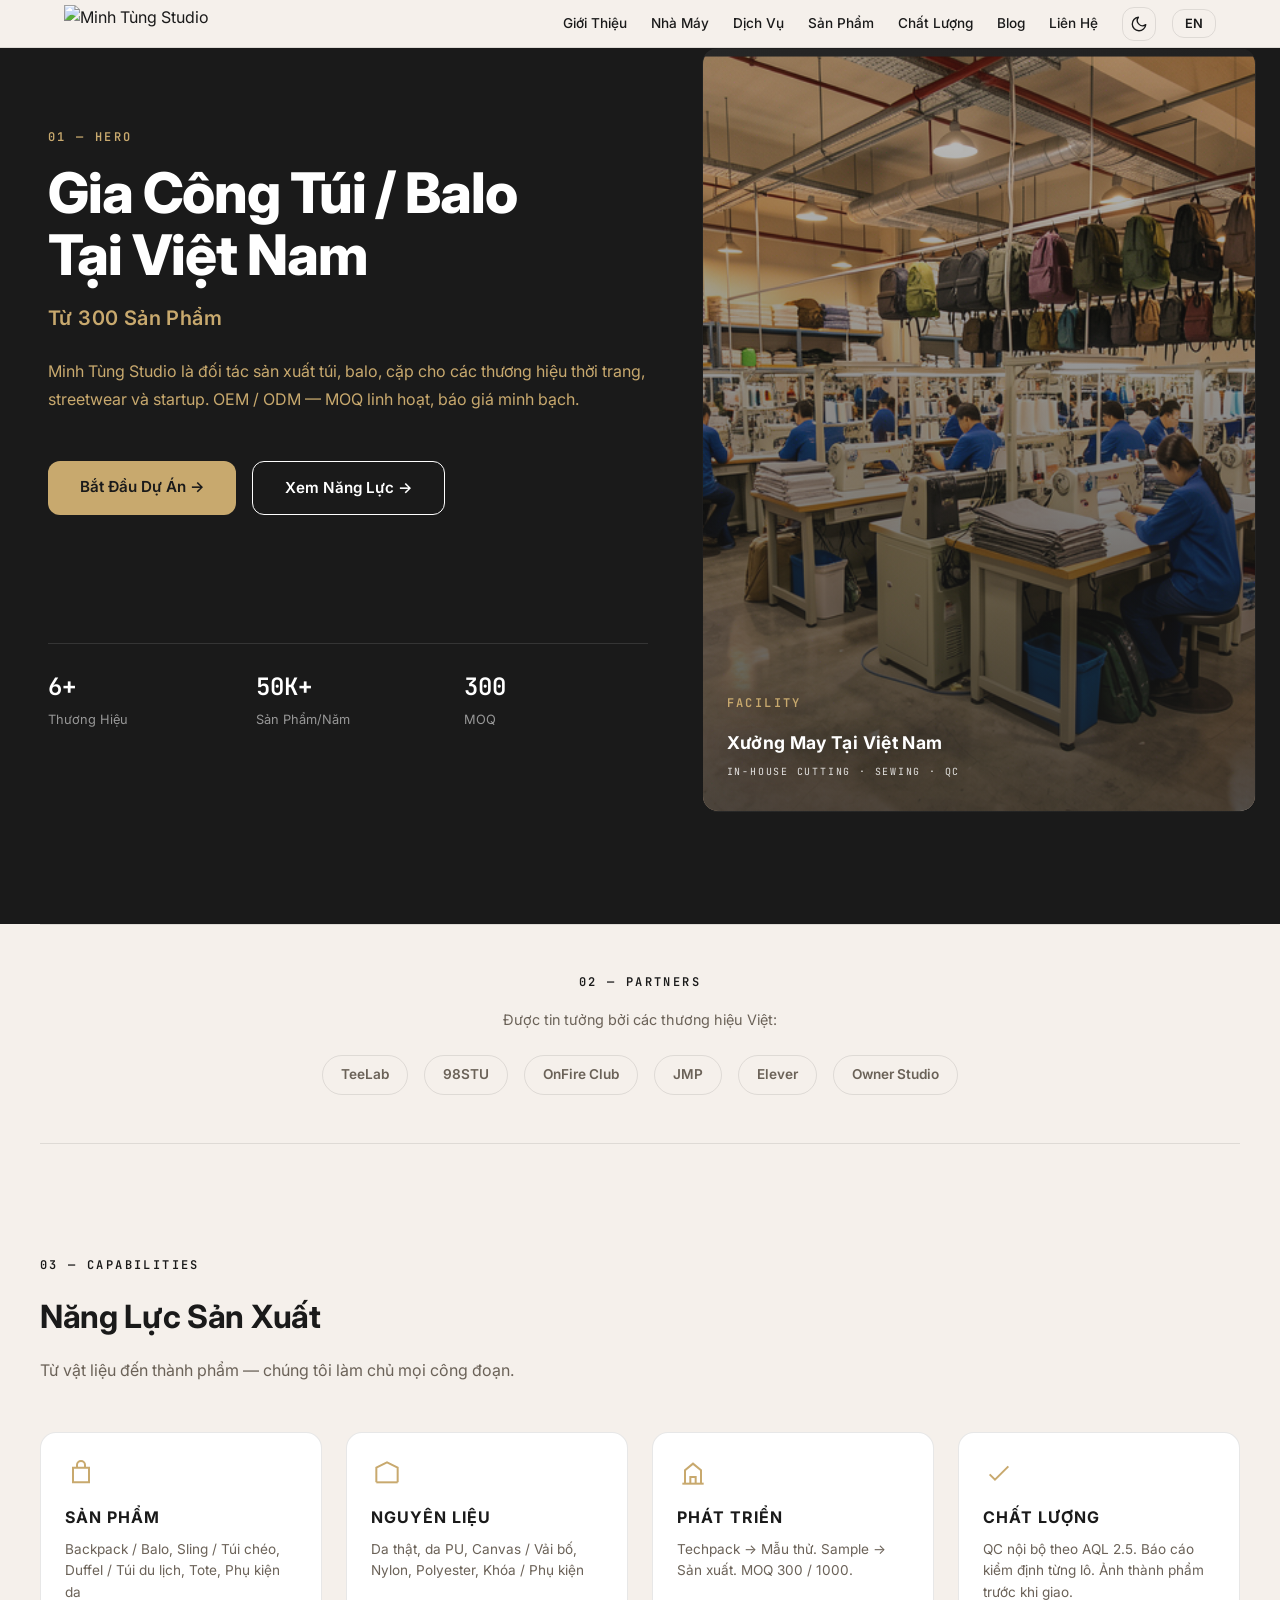
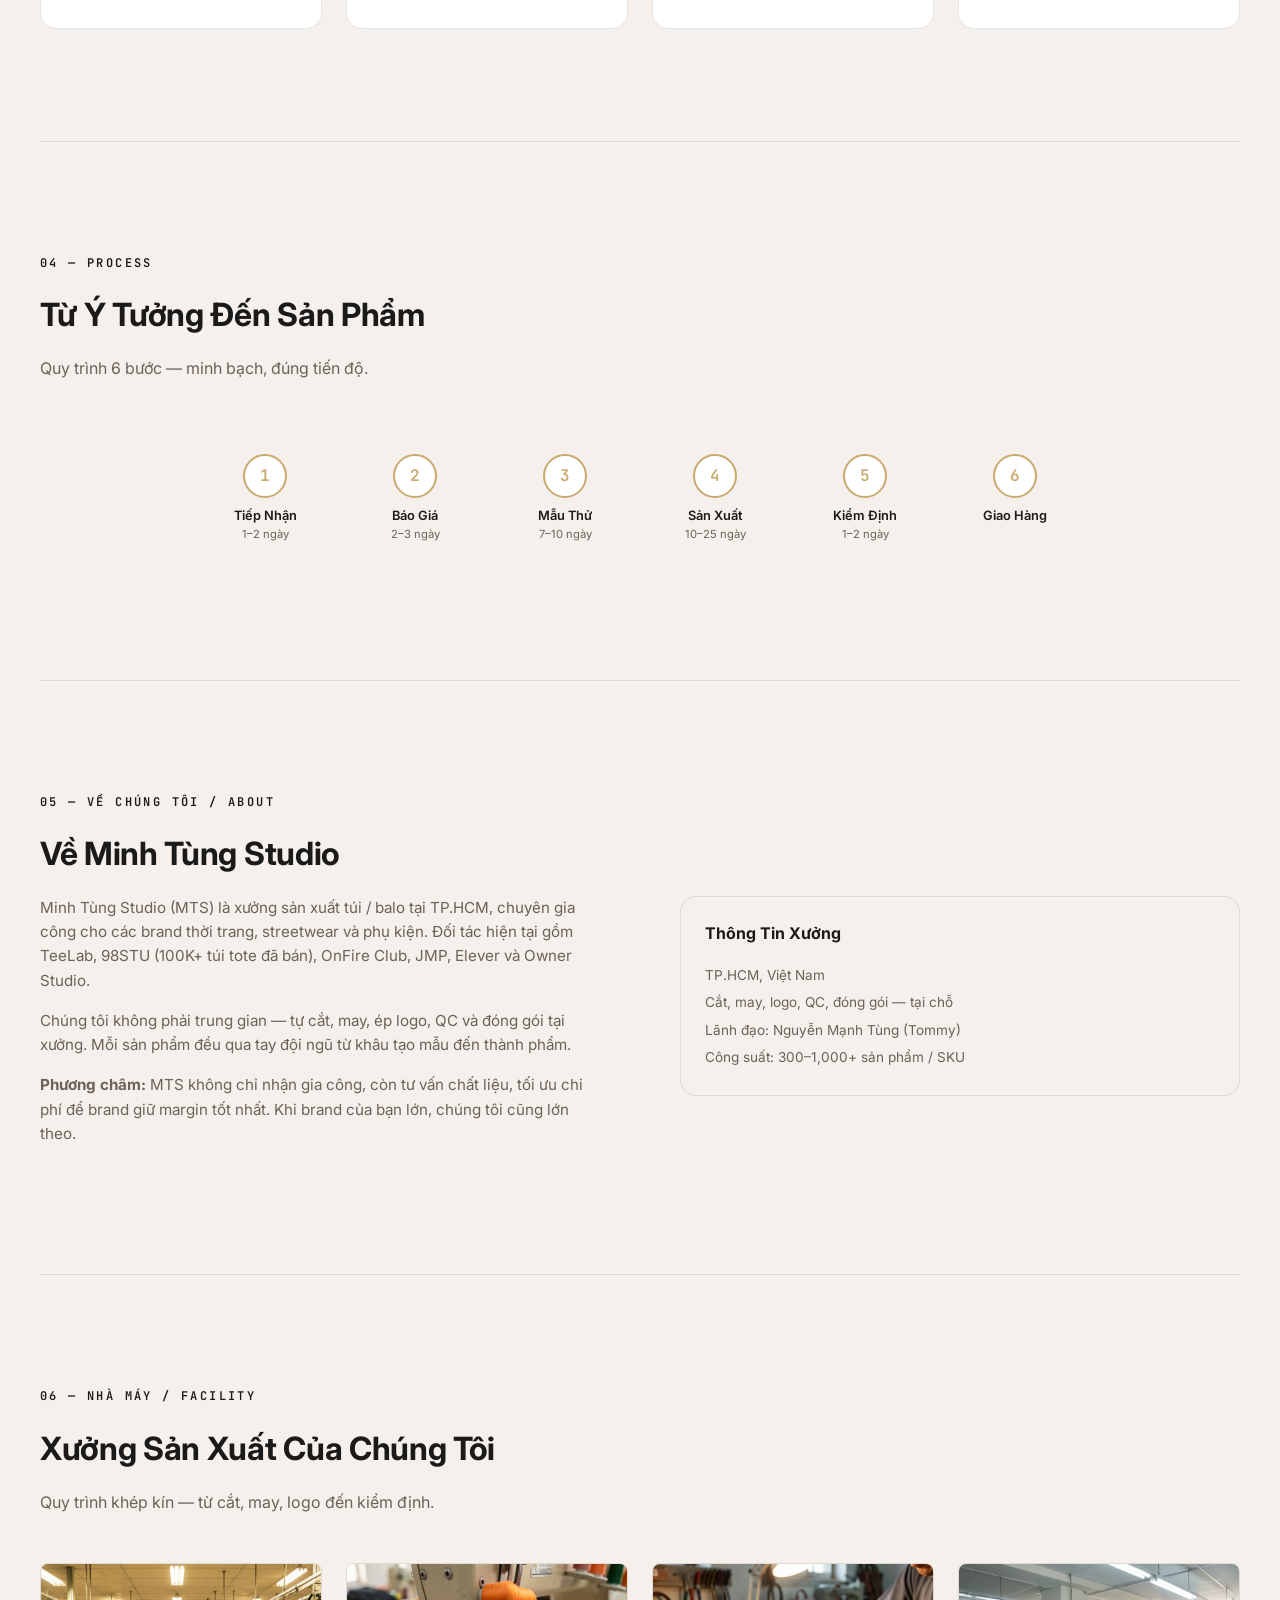
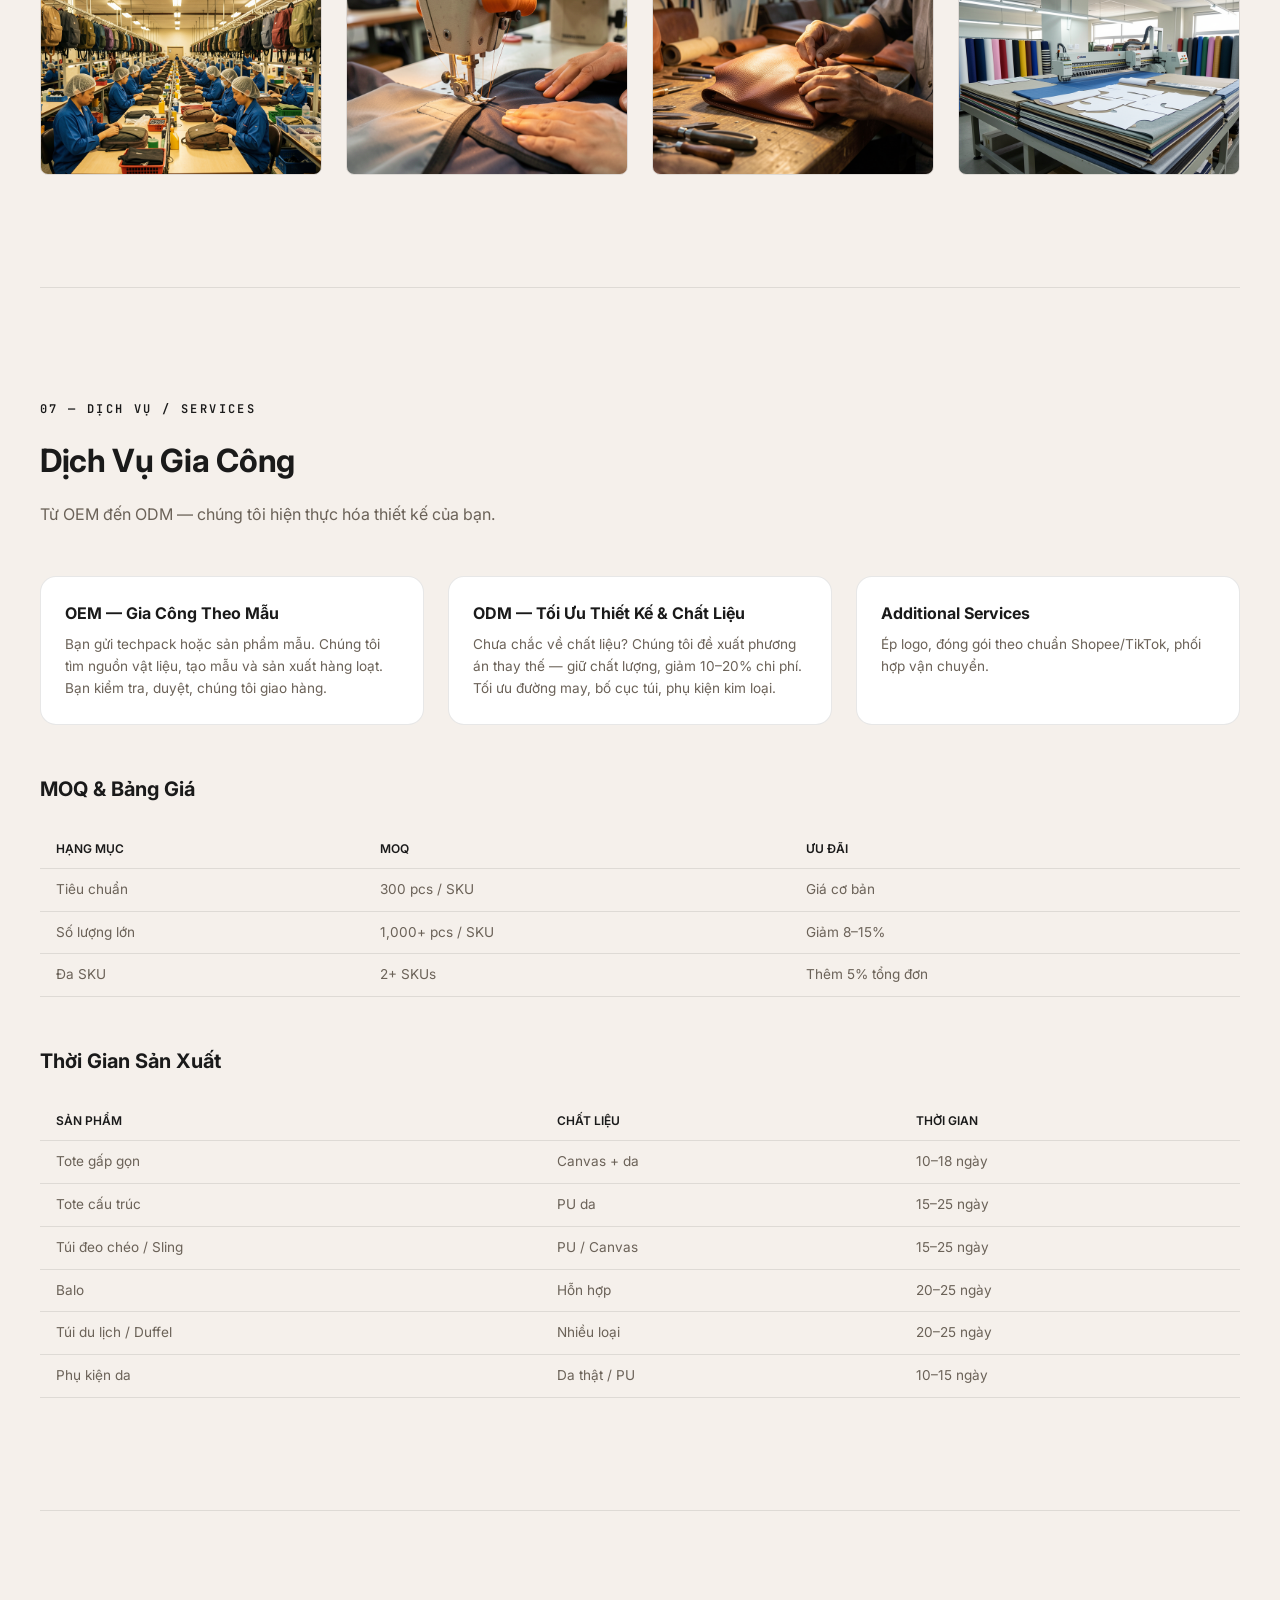
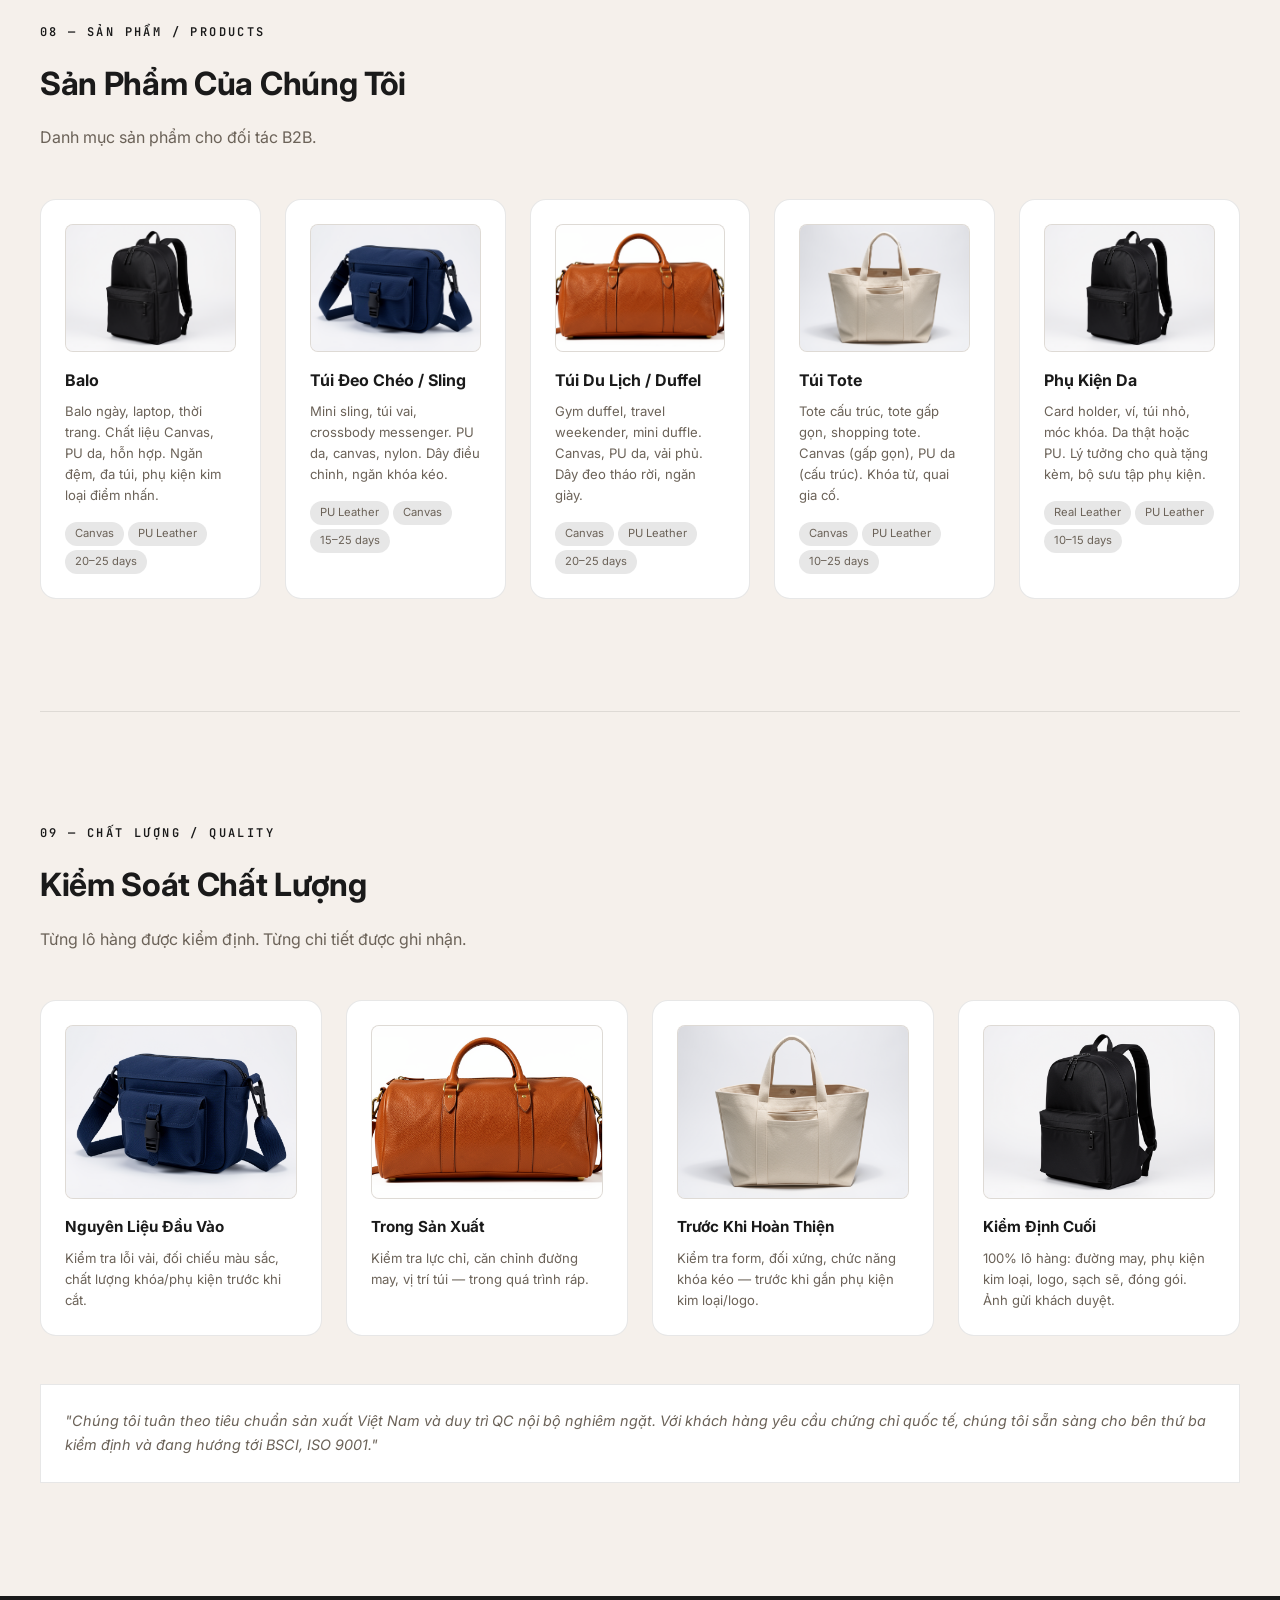
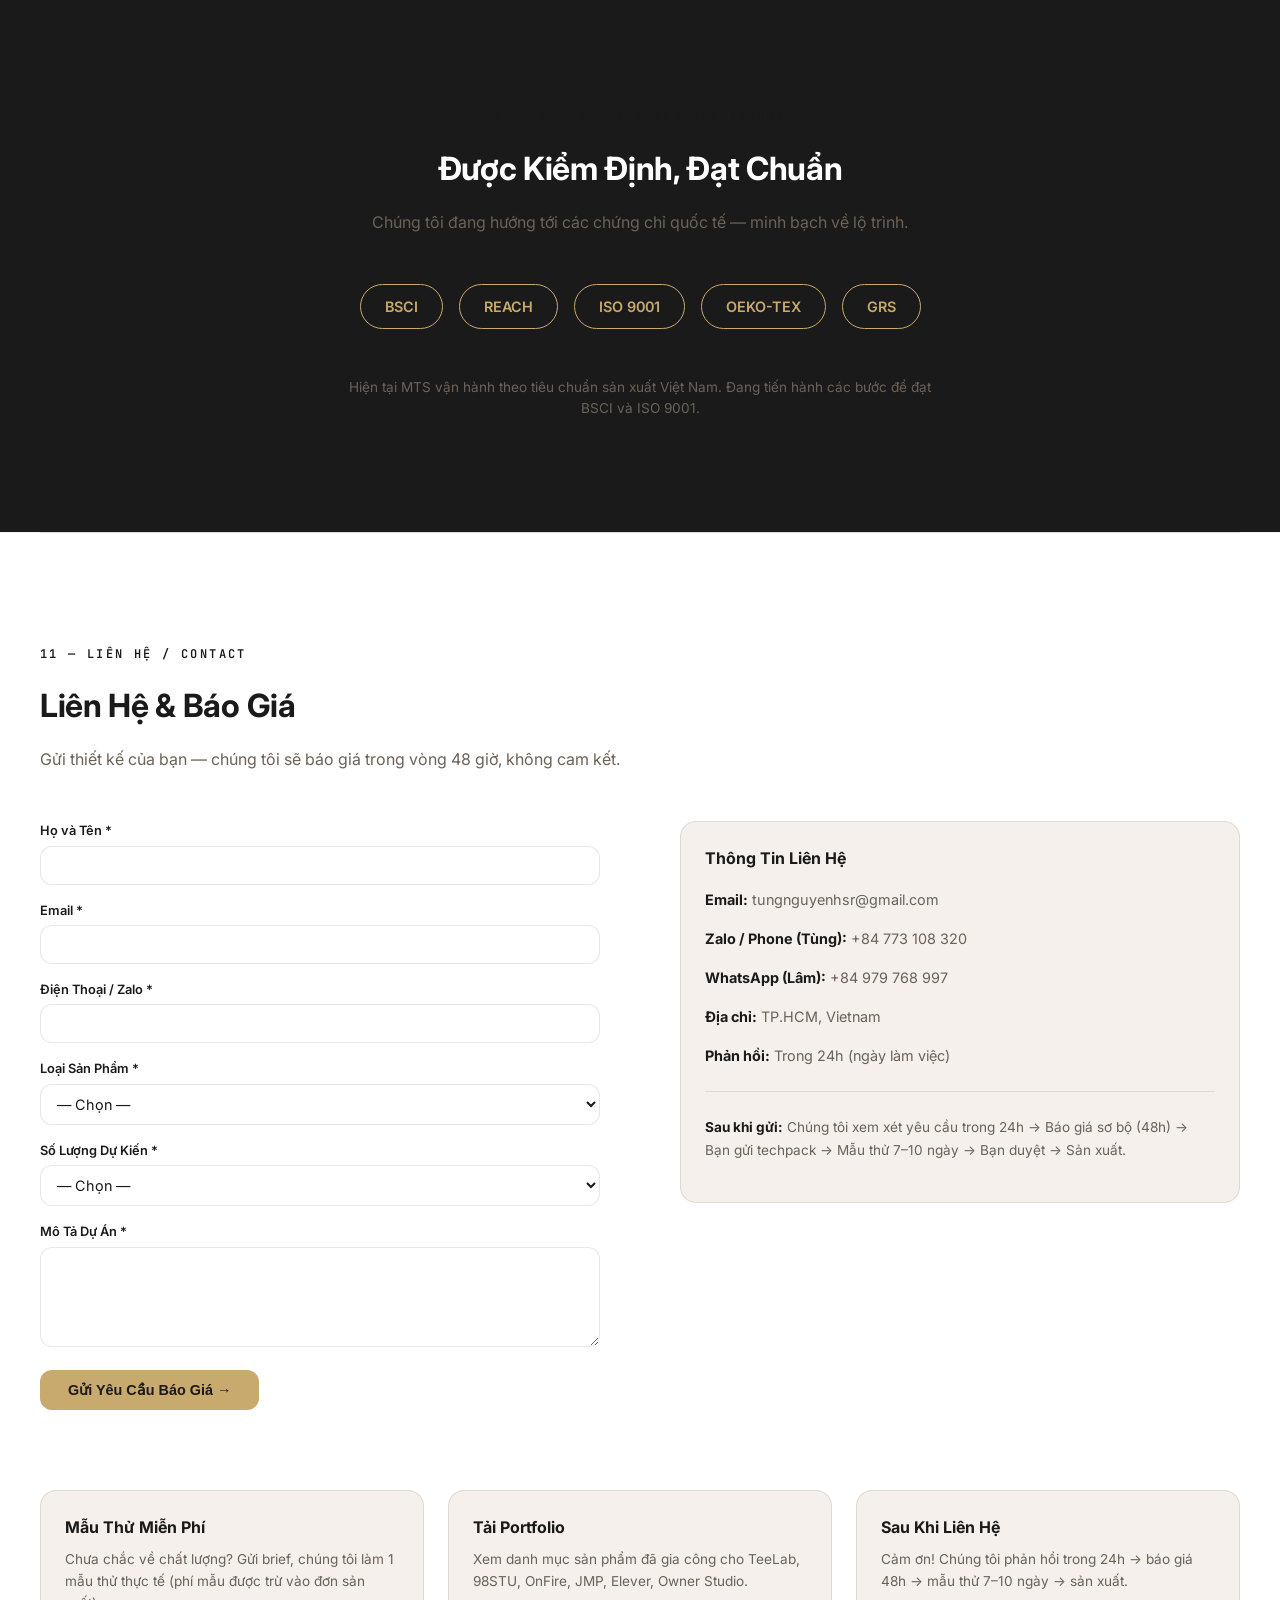
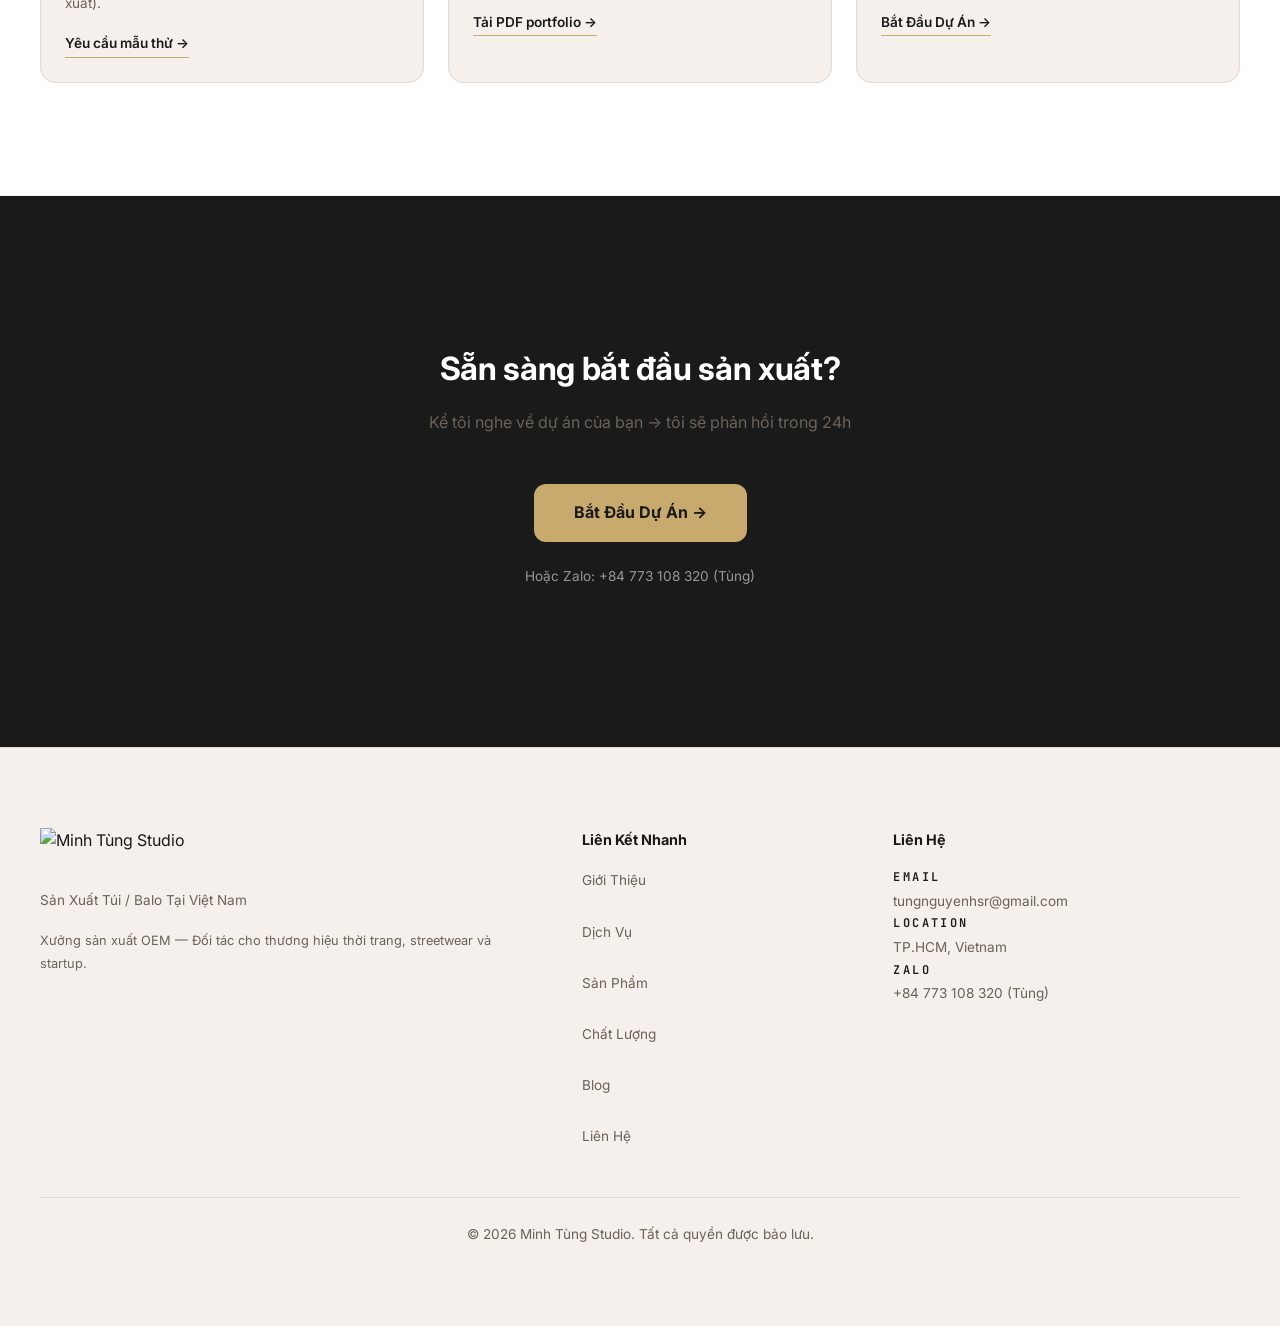
==== commit dd8080dd: "nav: remove CTA buttons + blog link from blog nav, remove CTA from homepage nav" ====
--- a/index.html
+++ b/index.html
@@ -3,7 +3,14 @@
 <head>
 <meta charset="UTF-8">
 <meta name="viewport" content="width=device-width, initial-scale=1.0">
-<script>document.documentElement.className += ' js';</script>
+<script>
+  document.documentElement.className += ' js';
+  try {
+    var t = localStorage.getItem('mts-theme');
+    if (t === 'dark') document.documentElement.classList.add('theme-dark');
+    else if (t === 'light') document.documentElement.classList.add('theme-light');
+  } catch(e) {}
+</script>
 <!-- Google tag (gtag.js) -->
 <script async src="https://www.googletagmanager.com/gtag/js?id=G-XXXXXXXXXX"></script>
 <script>
@@ -117,7 +124,6 @@
 /* ===== LANGUAGE TOGGLE SYSTEM (robust) ===== */
 body:not(.show-en) [lang="en"]{display:none !important}
 body.show-en [lang="vi"]{display:none !important}
-body.show-en [lang="en"]{display:block}
 /* inline vi/en pairs that should stay inline (stats, etc.) */
 body.show-en [lang="en"].inline,body:not(.show-en) [lang="vi"].inline{display:inline !important}
 
@@ -137,6 +143,14 @@
 }
 .nav-logo svg{width:28px;height:28px;display:block;flex-shrink:0}
 .nav-logo-img{height:38px;width:auto;display:block}
+/* theme-aware logo swap: dark logo on light nav, light logo on dark nav */
+.nav-logo-img.logo-dark,.footer-logo-img.logo-dark{display:none}
+html.theme-dark .nav-logo-img.logo-light,html.theme-dark .footer-logo-img.logo-light{display:none}
+html.theme-dark .nav-logo-img.logo-dark,html.theme-dark .footer-logo-img.logo-dark{display:block}
+@media (prefers-color-scheme: dark){
+  :root:not(.theme-light) .nav-logo-img.logo-light,:root:not(.theme-light) .footer-logo-img.logo-light{display:none}
+  :root:not(.theme-light) .nav-logo-img.logo-dark,:root:not(.theme-light) .footer-logo-img.logo-dark{display:block}
+}
 .nav-logo-text{font-size:1.05rem;font-weight:800;letter-spacing:0.05em;color:var(--color-ink)}
 .nav-logo-text span{color:var(--gold)}
 .nav-links{display:flex;gap:var(--space-md);align-items:center}
@@ -151,6 +165,14 @@
   font-weight:600;color:var(--text);cursor:pointer;transition:all var(--motion-fast);
 }
 .lang-toggle:hover{border-color:var(--gold);color:var(--gold)}
+/* theme (light/dark) toggle — icon button, sits next to language toggle */
+.theme-toggle{
+  background:none;border:1px solid var(--border);border-radius:var(--radius-md);
+  width:34px;height:34px;display:grid;place-items:center;cursor:pointer;flex-shrink:0;
+  color:var(--text);transition:all var(--motion-fast);
+}
+.theme-toggle:hover{border-color:var(--gold);color:var(--gold)}
+.theme-toggle svg{width:18px;height:18px;display:block}
 .nav-actions{display:flex;align-items:center;gap:var(--space-sm)}
 .nav-cta{
   background:var(--gold);color:var(--primary);padding:8px 18px;border-radius:var(--radius-md);
@@ -466,26 +488,30 @@
 @media(max-width:900px){
   .factory-grid{grid-template-columns:repeat(2,1fr)}
 }
-@media(max-width:768px){
+/* tablet & below: collapse the whole nav into the hamburger dropdown.
+   Desktop (>=1025px) shows the full inline link row + actions. */
+@media(max-width:1024px){
   .nav-links{
-    position:fixed;top:48px;left:0;right:0;background:var(--accent);
+    position:fixed;top:48px;left:0;right:0;background:var(--color-bg);
     flex-direction:column;padding:var(--space-md);
     border-bottom:1px solid var(--border);
-    transform:translateY(-120%);transition:transform 0.3s;
+    transform:translateY(-120%);transition:transform 0.3s var(--ease-out);
     gap:var(--space-sm);align-items:stretch;
-    max-height:calc(100vh - 48px);overflow-y:auto;
+    max-height:calc(100vh - 48px);overflow-y:auto;z-index:1000;
   }
-  .nav-links a{padding:6px 0}
+  .nav-links a{padding:8px 0;font-size:0.95rem}
+  .nav-links a.active-link::after{display:none}
   .nav-actions{
     flex-direction:column;align-items:stretch;gap:var(--space-sm);
     margin-top:var(--space-xs);padding-top:var(--space-sm);
     border-top:1px solid var(--border);
   }
-  .nav-actions .lang-toggle,.nav-actions .nav-cta{
-    width:100%;text-align:center;padding:12px 18px;font-size:0.9rem;
-  }
+  .nav-actions .lang-toggle,.nav-actions .theme-toggle{flex:1;text-align:center;padding:10px}
+  .nav-actions .nav-cta{width:100%;text-align:center;padding:12px 18px;font-size:0.9rem}
   .hamburger{display:flex;z-index:1001;position:relative}
   #menu-toggle:checked ~ .nav-links{transform:translateY(0)}
+}
+@media(max-width:768px){
   .about-grid,.contact-grid{grid-template-columns:1fr}
   #hero{flex-direction:column;gap:var(--space-lg)}
   .hero-visual{display:none}
@@ -592,7 +618,7 @@
 
 /* ===== DARK MODE (system preference) ===== */
 @media (prefers-color-scheme: dark){
-  :root{
+  :root:not(.theme-light){
     --color-bg:#161616; --color-surface:#242424; --color-ink:#F5F0EB;
     --color-ink-soft:#2E2E2E; --color-accent:#C8A96E; --color-muted:#B5A791;
     --color-border:#2E2E2E; --color-border-dark:#0E0E0E;
@@ -600,6 +626,15 @@
     --section-dark:#0E0E0E; --color-on-dark:#F5F0EB;
   }
 }
+html.theme-dark{
+  color-scheme:dark;
+  --color-bg:#161616; --color-surface:#242424; --color-ink:#F5F0EB;
+  --color-ink-soft:#2E2E2E; --color-accent:#C8A96E; --color-muted:#B5A791;
+  --color-border:#2E2E2E; --color-border-dark:#0E0E0E;
+  --border-light:rgba(255,255,255,0.14); --border-dark:rgba(0,0,0,0.5);
+  --section-dark:#0E0E0E; --color-on-dark:#F5F0EB;
+}
+html.theme-light{color-scheme:light}
 </style>
 
 <script type="application/ld+json">
@@ -612,7 +647,8 @@
 <nav>
   <div class="nav-inner">
     <a href="#hero" class="nav-logo" aria-label="Minh Tùng Studio — Home">
-      <img src="assets/mts-logo-dark.svg" alt="Minh Tùng Studio" class="nav-logo-img">
+      <img src="assets/mts-logo-dark.svg" alt="Minh Tùng Studio" class="nav-logo-img logo-light">
+      <img src="assets/mts-logo-light.svg" alt="Minh Tùng Studio" class="nav-logo-img logo-dark">
     </a>
     <input type="checkbox" id="menu-toggle">
     <label for="menu-toggle" class="hamburger" aria-label="Toggle navigation menu"><span></span><span></span><span></span></label>
@@ -632,9 +668,8 @@
       <a href="#contact" lang="vi">Liên Hệ</a>
       <a href="#contact" lang="en">Contact</a>
       <div class="nav-actions">
+        <button class="theme-toggle" id="themeToggle" type="button" aria-label="Toggle theme"><svg viewBox="0 0 24 24" fill="none" stroke="currentColor" stroke-width="1.8" stroke-linecap="round" stroke-linejoin="round"><path d="M21 12.8A9 9 0 1 1 11.2 3a7 7 0 0 0 9.8 9.8z"/></svg></button>
         <button class="lang-toggle" id="langToggle" type="button" aria-label="Toggle language">EN <span class="globe"></span></button>
-        <a href="#contact" class="nav-cta" lang="vi">Bắt Đầu →</a>
-        <a href="#contact" class="nav-cta" lang="en">Start →</a>
       </div>
     </div>
   </div>
@@ -1195,7 +1230,8 @@
   <div class="footer-inner">
     <div>
       <div class="footer-logo">
-        <img src="assets/mts-logo-dark.svg" alt="Minh Tùng Studio" class="footer-logo-img">
+        <img src="assets/mts-logo-dark.svg" alt="Minh Tùng Studio" class="footer-logo-img logo-light">
+        <img src="assets/mts-logo-light.svg" alt="Minh Tùng Studio" class="footer-logo-img logo-dark">
       </div>
       <p lang="vi">Sản Xuất Túi / Balo Tại Việt Nam</p>
       <p lang="en">Bag & Backpack Manufacturing in Vietnam</p>
@@ -1260,6 +1296,39 @@
     body.classList.toggle('show-en');
     try { localStorage.setItem('mts-lang', body.classList.contains('show-en') ? 'en' : 'vi'); } catch(e) {}
     updateBtn();
+  });
+
+  // Theme toggle (light/dark with system default)
+  var root = document.documentElement;
+  var themeBtn = document.getElementById('themeToggle');
+  var darkMql = window.matchMedia('(prefers-color-scheme: dark)');
+  var SUN_SVG = '<svg viewBox="0 0 24 24" fill="none" stroke="currentColor" stroke-width="1.8" stroke-linecap="round" stroke-linejoin="round"><circle cx="12" cy="12" r="4"/><path d="M12 2v2M12 20v2M4.9 4.9l1.4 1.4M17.7 17.7l1.4 1.4M2 12h2M20 12h2M4.9 19.1l1.4-1.4M17.7 6.3l1.4-1.4"/></svg>';
+  var MOON_SVG = '<svg viewBox="0 0 24 24" fill="none" stroke="currentColor" stroke-width="1.8" stroke-linecap="round" stroke-linejoin="round"><path d="M21 12.8A9 9 0 1 1 11.2 3a7 7 0 0 0 9.8 9.8z"/></svg>';
+  function resolvedTheme(){
+    if (root.classList.contains('theme-dark')) return 'dark';
+    if (root.classList.contains('theme-light')) return 'light';
+    return darkMql.matches ? 'dark' : 'light';
+  }
+  function paintThemeBtn(){
+    var t = resolvedTheme();
+    themeBtn.innerHTML = (t === 'dark') ? SUN_SVG : MOON_SVG;
+    themeBtn.setAttribute('aria-label', (t === 'dark') ? 'Switch to light mode' : 'Switch to dark mode');
+  }
+  var savedTheme = null;
+  try { savedTheme = localStorage.getItem('mts-theme'); } catch(e) {}
+  if (savedTheme === 'dark') root.classList.add('theme-dark');
+  else if (savedTheme === 'light') root.classList.add('theme-light');
+  paintThemeBtn();
+  if (themeBtn) themeBtn.addEventListener('click', function(){
+    var cur = resolvedTheme();
+    root.classList.remove('theme-dark','theme-light');
+    var next = (cur === 'dark') ? 'light' : 'dark';
+    root.classList.add(next === 'dark' ? 'theme-dark' : 'theme-light');
+    try { localStorage.setItem('mts-theme', next); } catch(e) {}
+    paintThemeBtn();
+  });
+  if (darkMql.addEventListener) darkMql.addEventListener('change', function(){
+    if (!root.classList.contains('theme-dark') && !root.classList.contains('theme-light')) paintThemeBtn();
   });
 
   // Enable reveal animation only after JS is confirmed running (safe fallback:
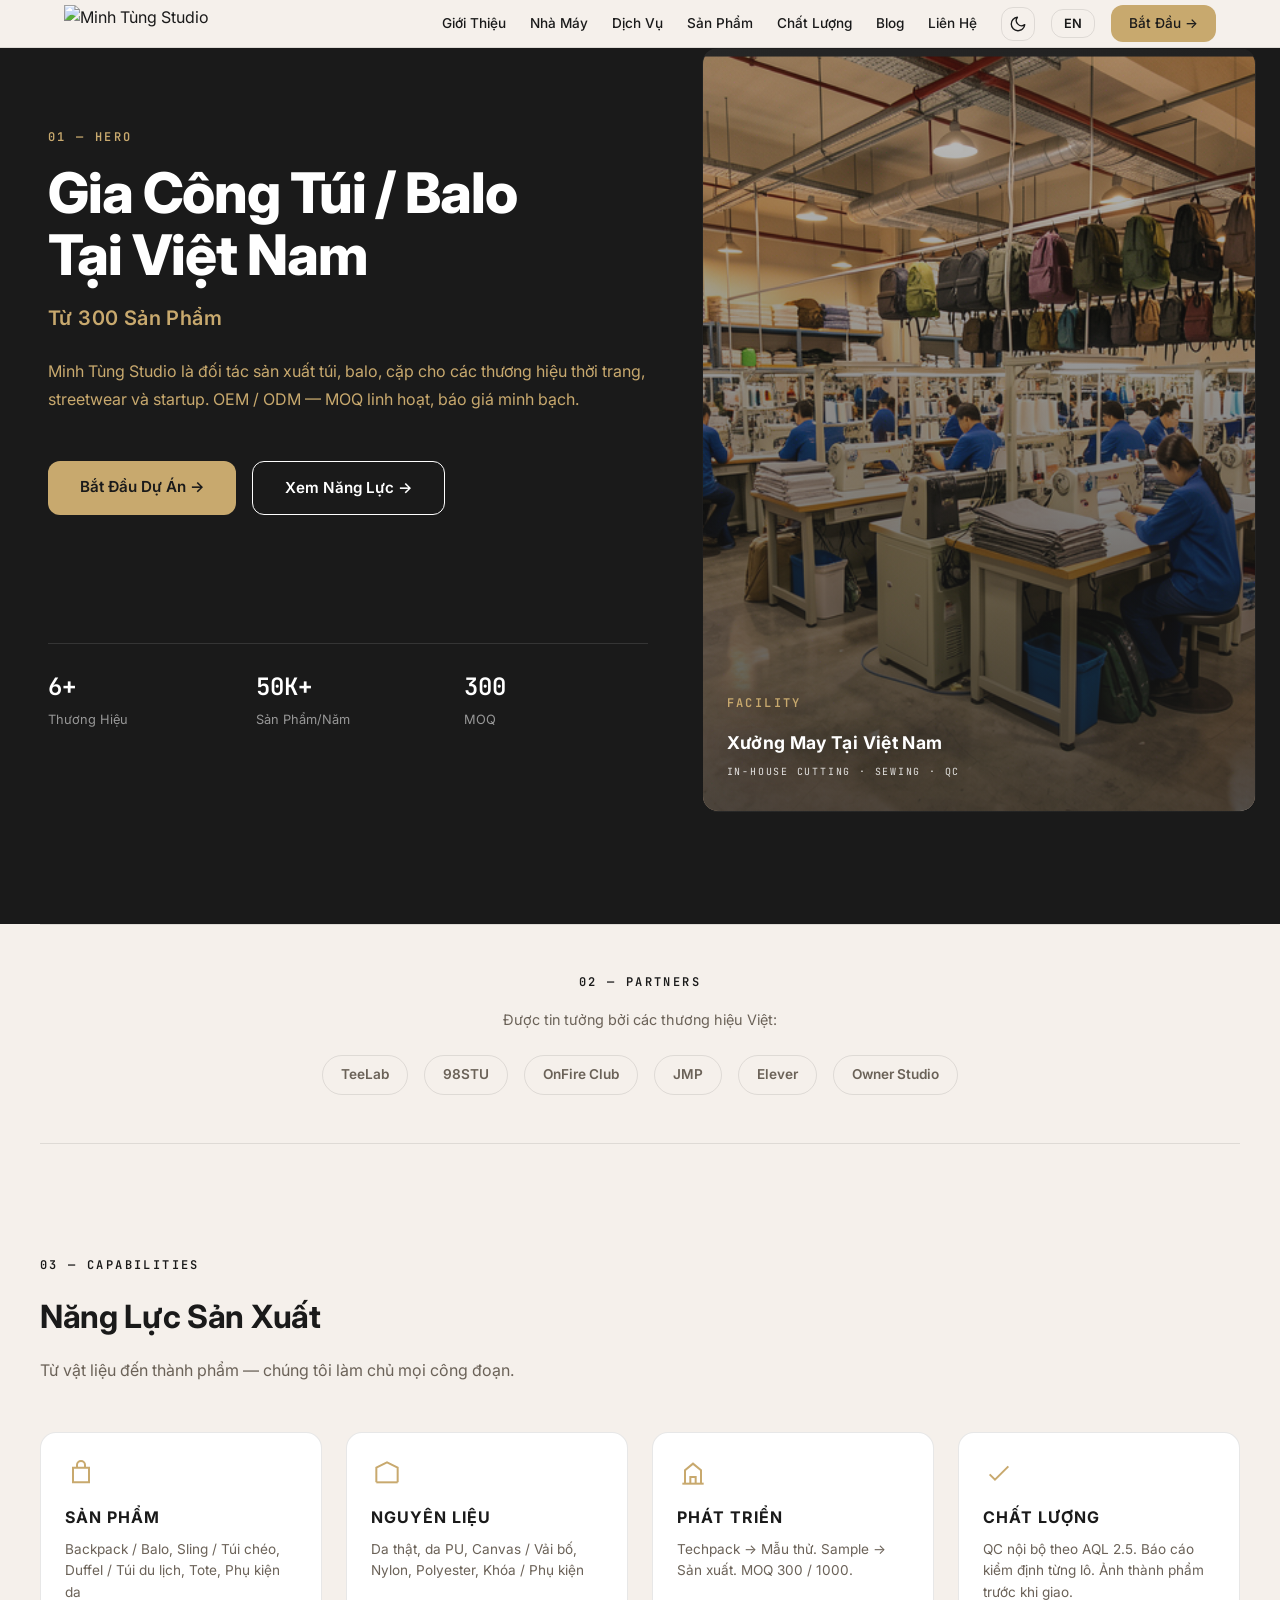
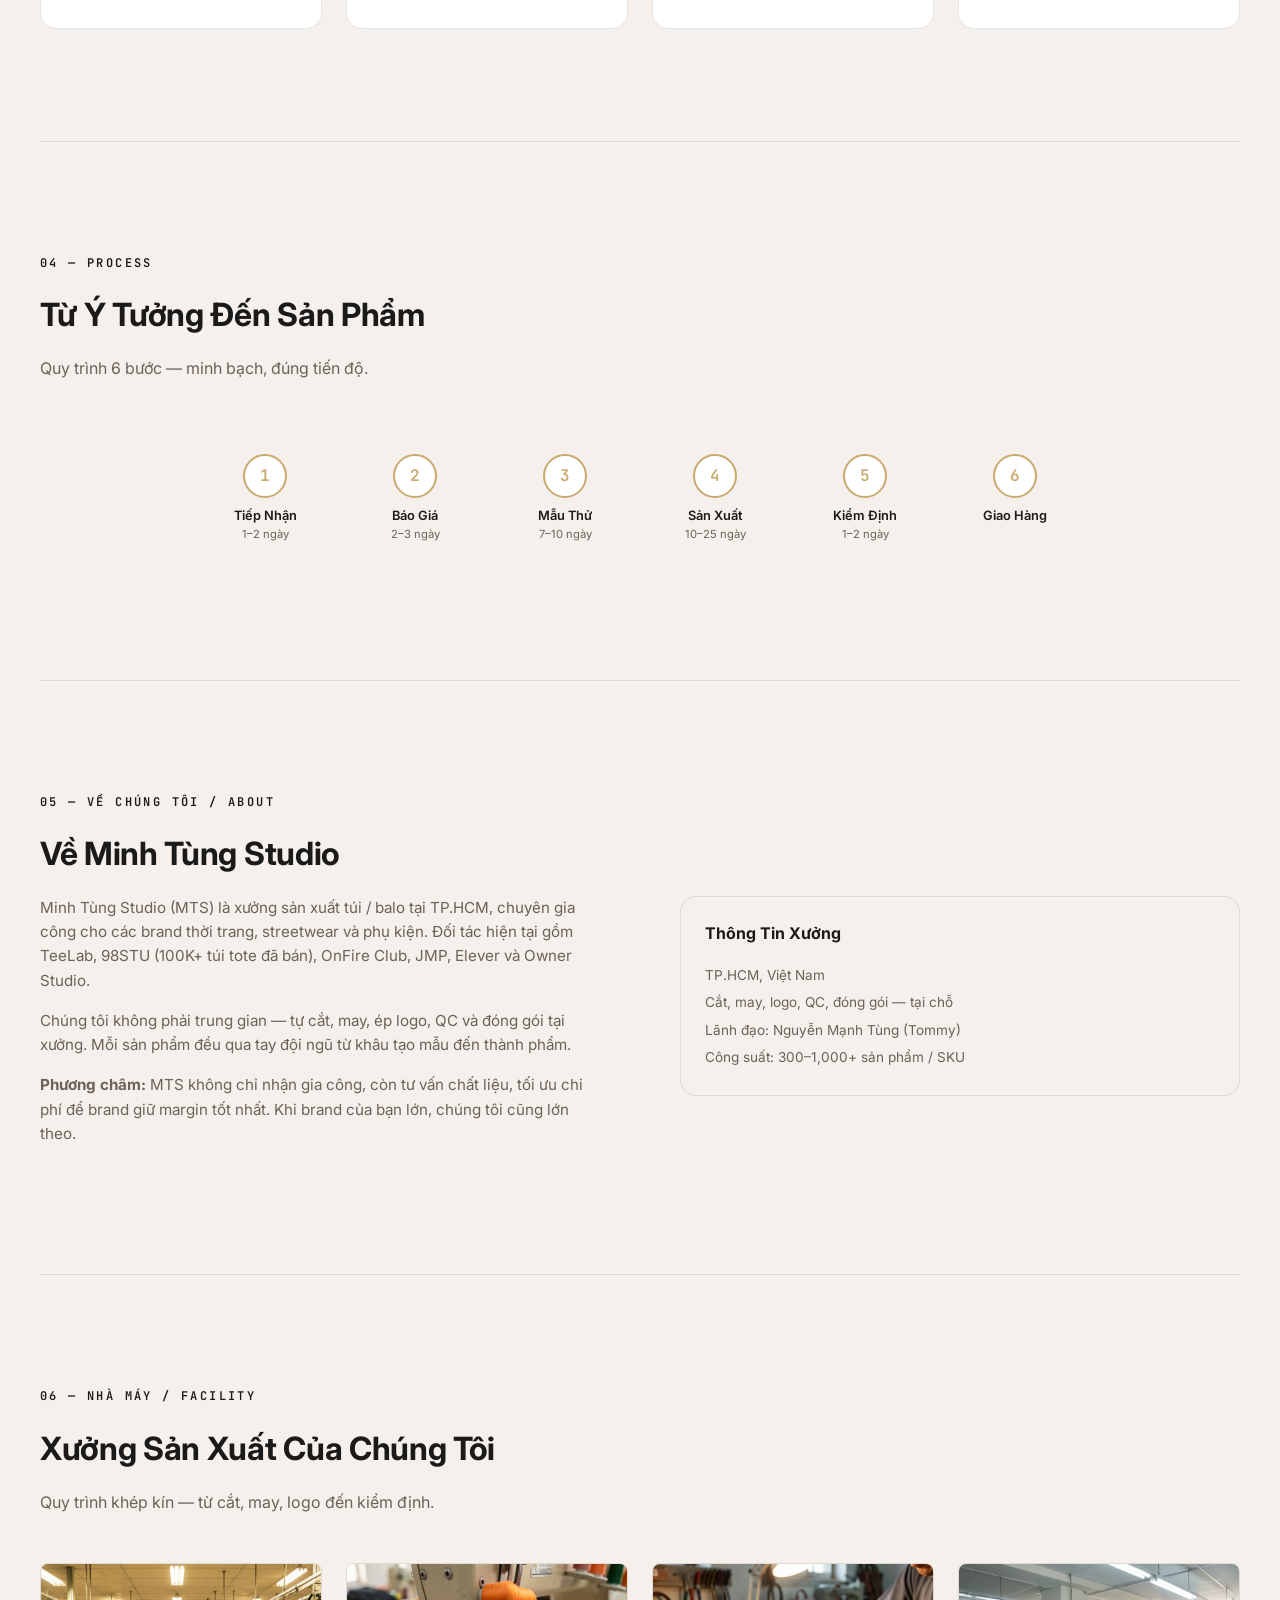
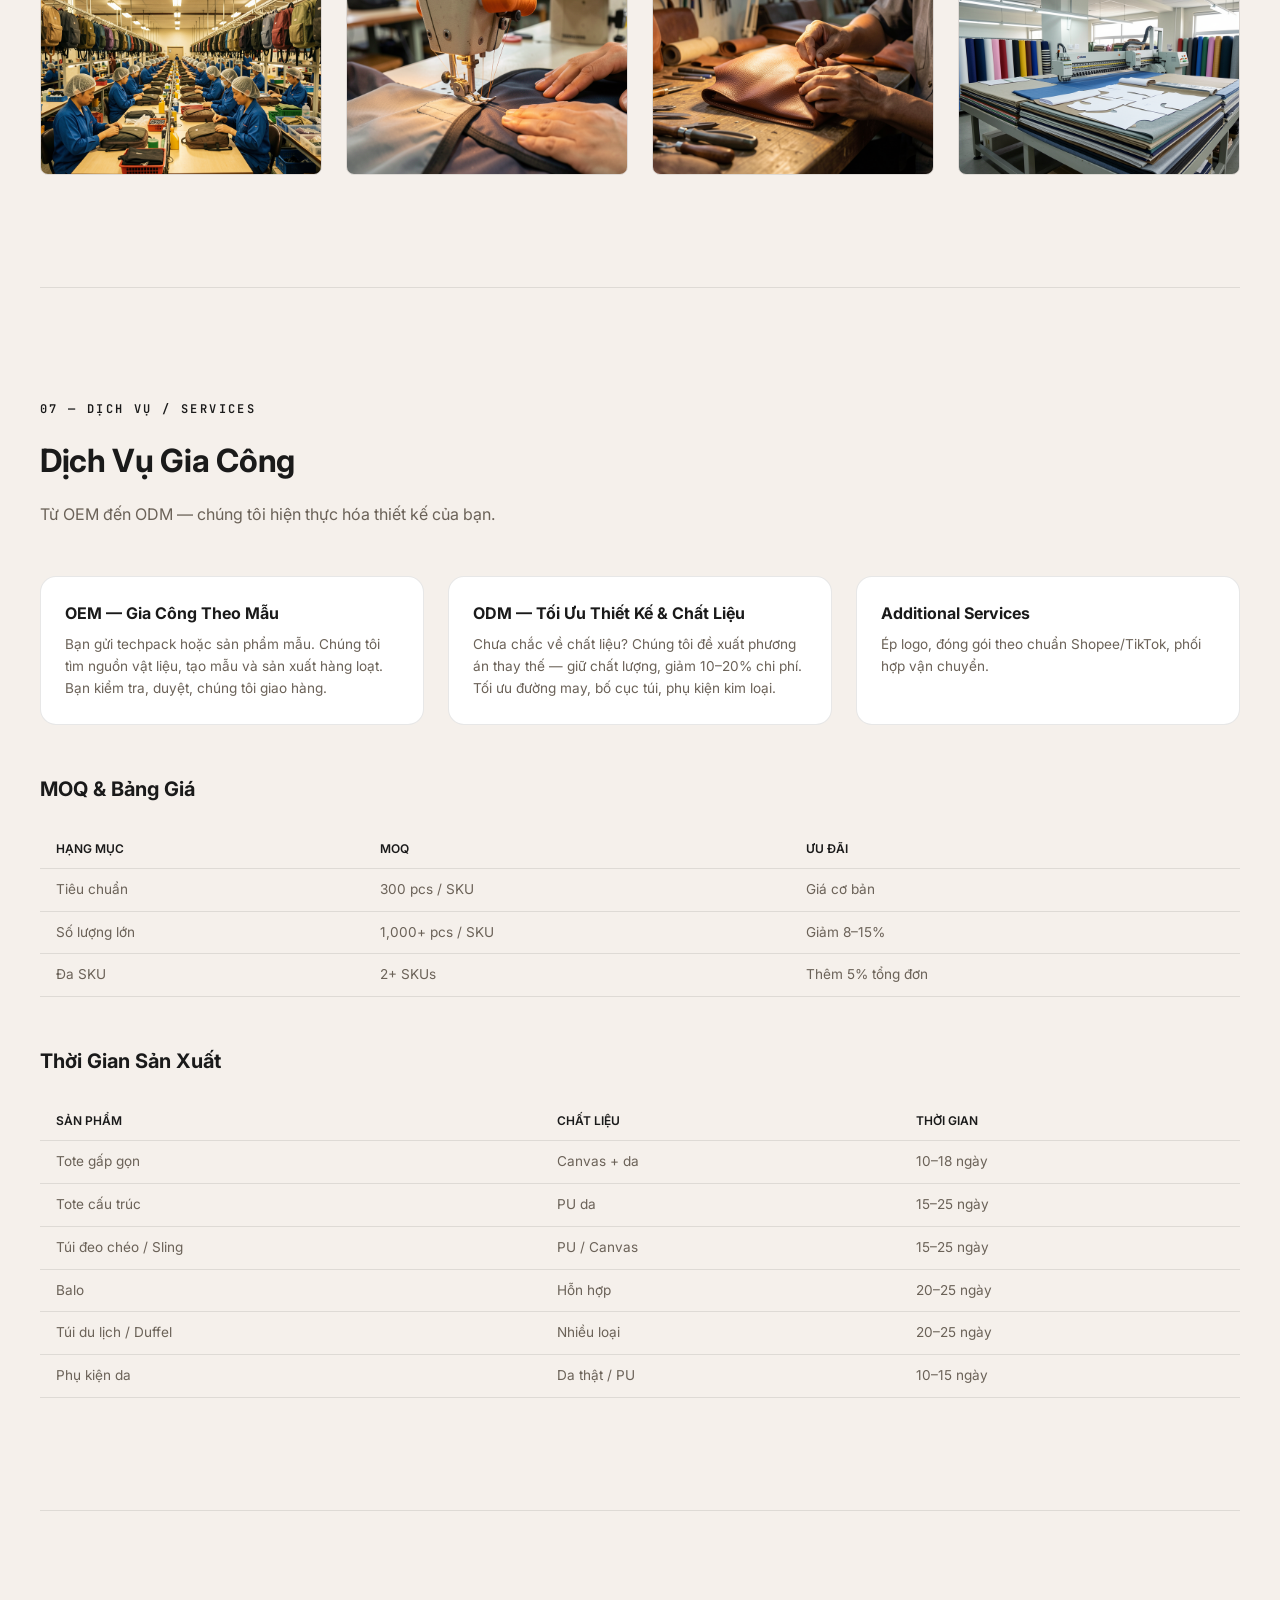
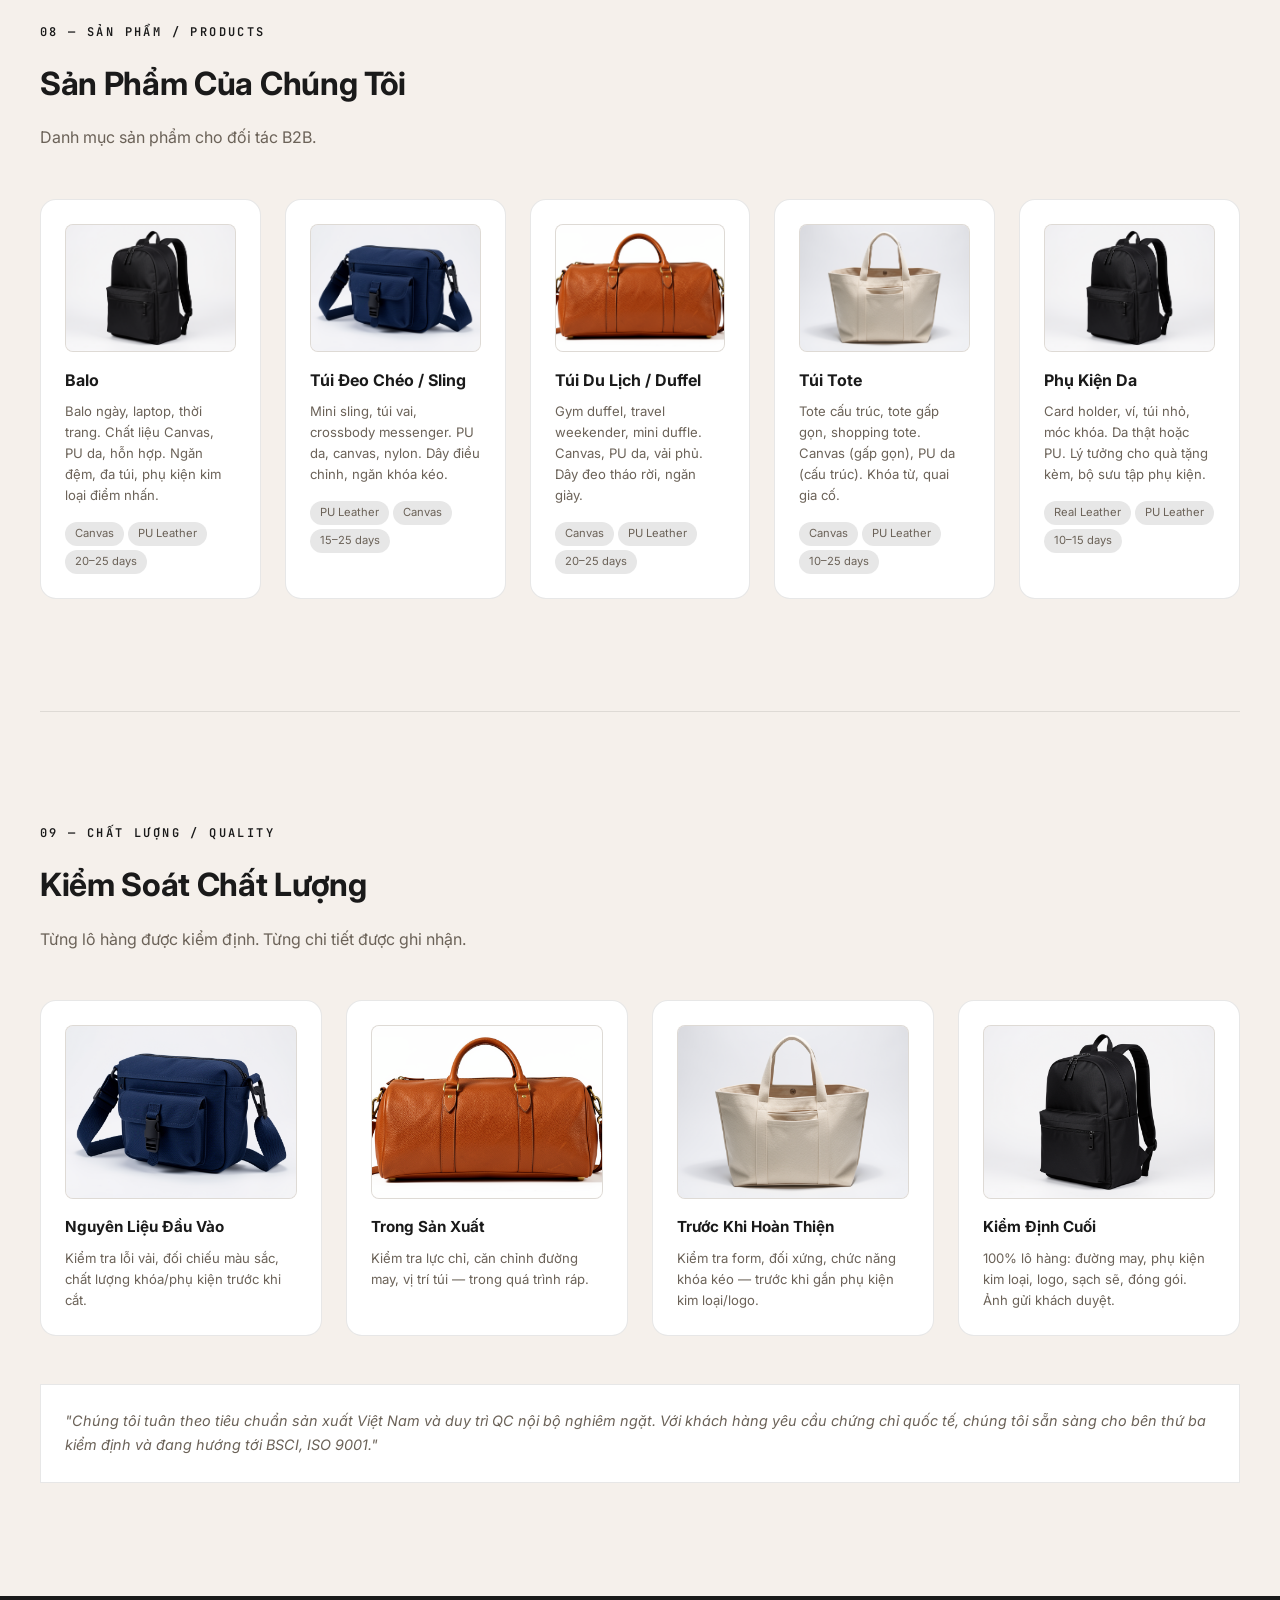
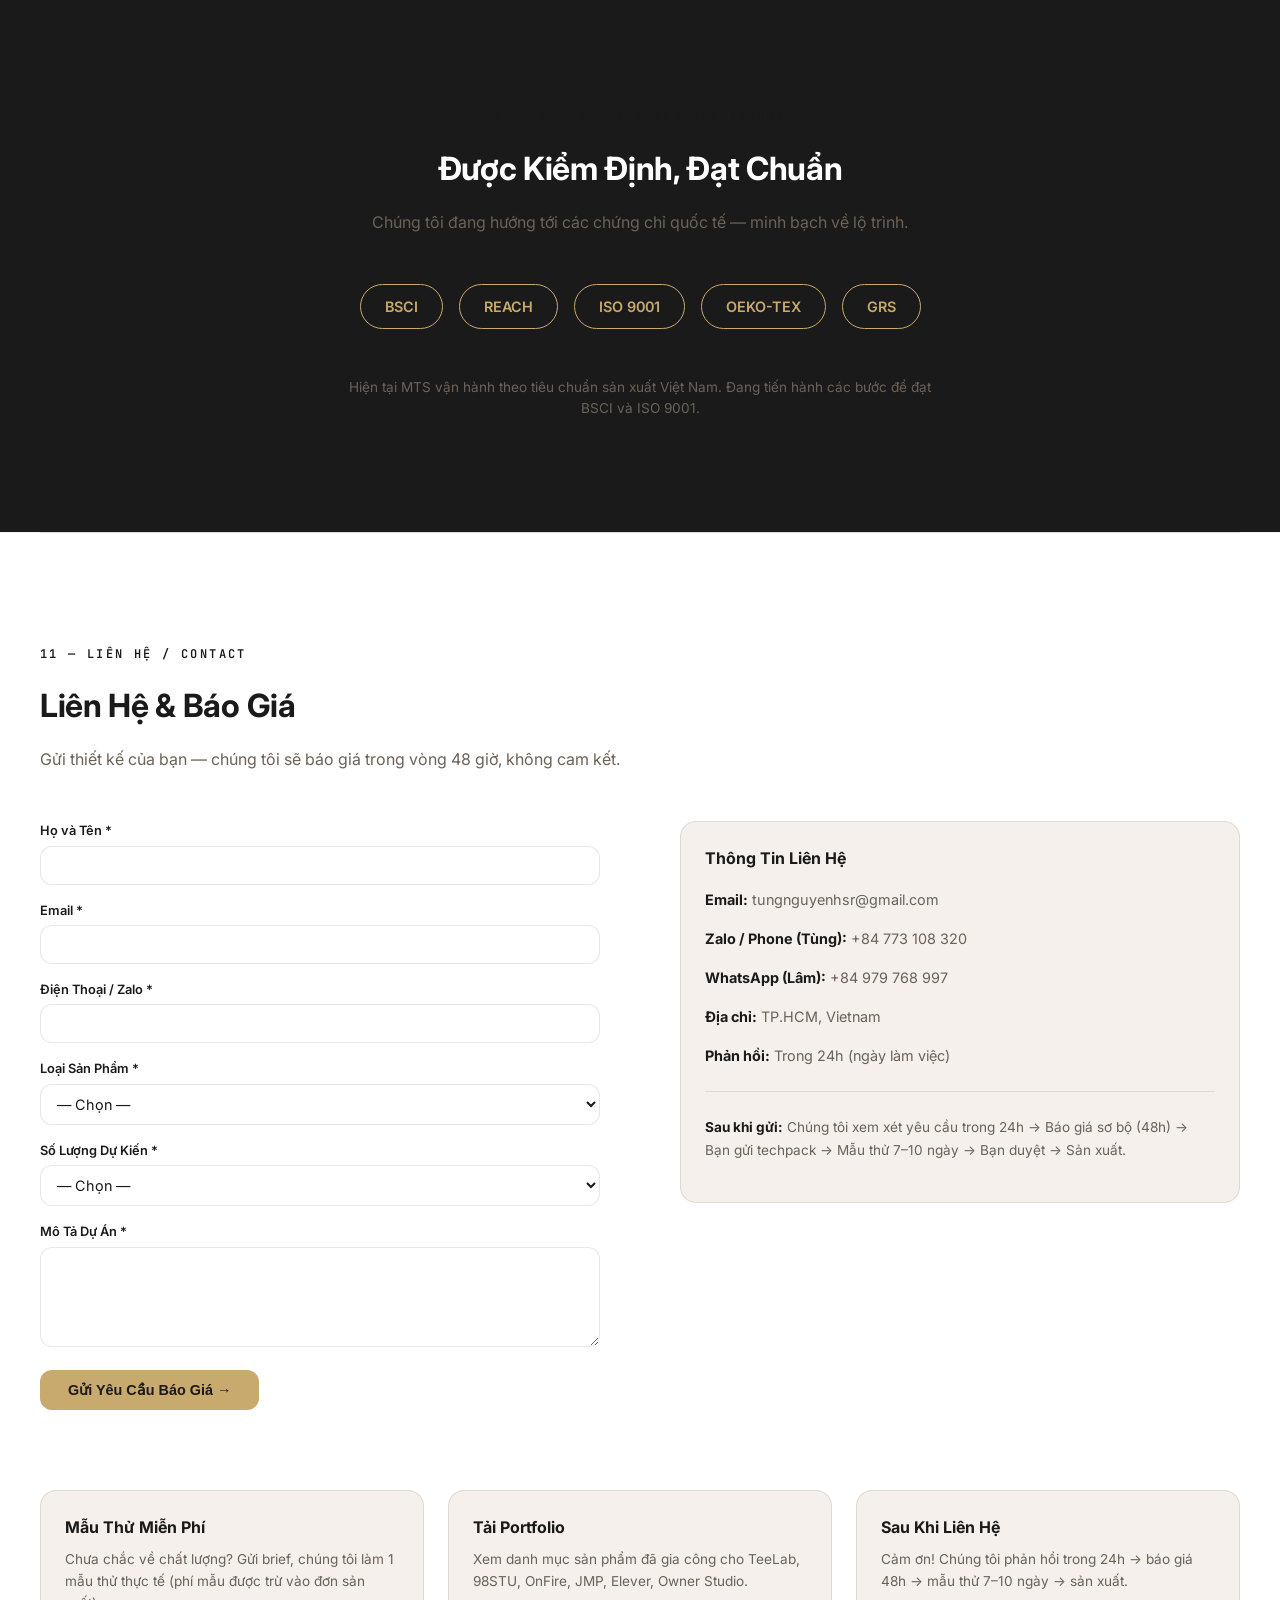
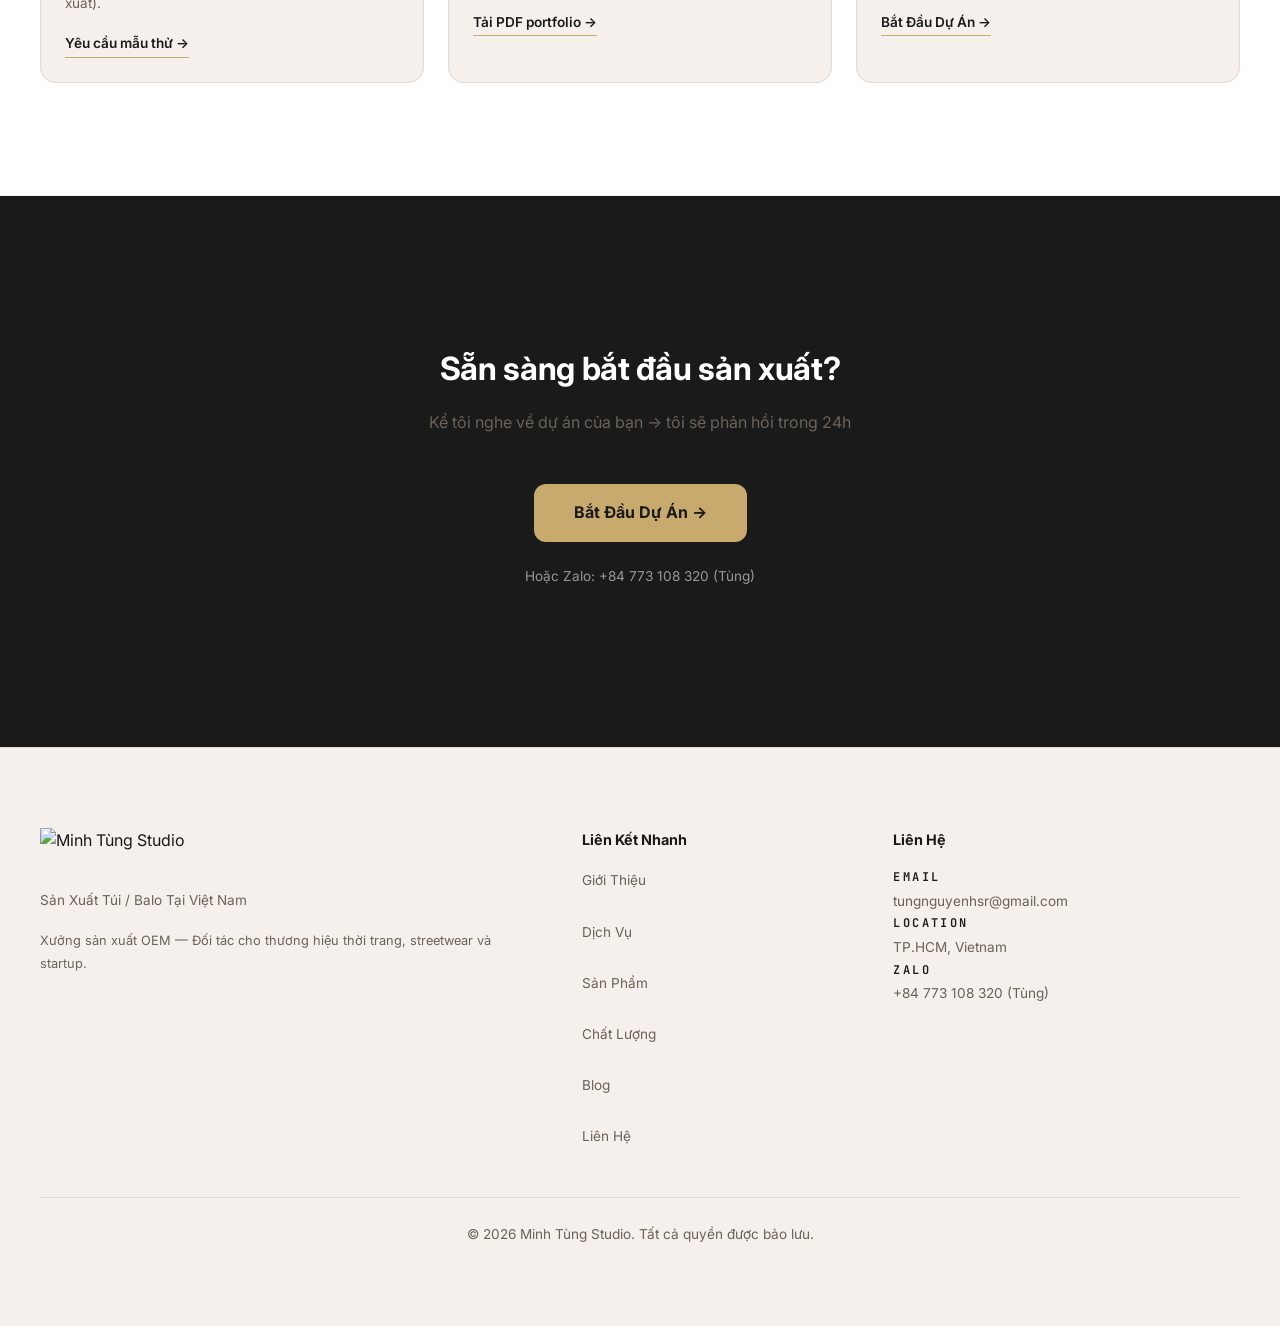
==== commit f496aa5a: "revert: restore CTA buttons to homepage nav" ====
--- a/index.html
+++ b/index.html
@@ -670,6 +670,8 @@
       <div class="nav-actions">
         <button class="theme-toggle" id="themeToggle" type="button" aria-label="Toggle theme"><svg viewBox="0 0 24 24" fill="none" stroke="currentColor" stroke-width="1.8" stroke-linecap="round" stroke-linejoin="round"><path d="M21 12.8A9 9 0 1 1 11.2 3a7 7 0 0 0 9.8 9.8z"/></svg></button>
         <button class="lang-toggle" id="langToggle" type="button" aria-label="Toggle language">EN <span class="globe"></span></button>
+        <a href="#contact" class="nav-cta" lang="vi">Bắt Đầu →</a>
+        <a href="#contact" class="nav-cta" lang="en">Start →</a>
       </div>
     </div>
   </div>
